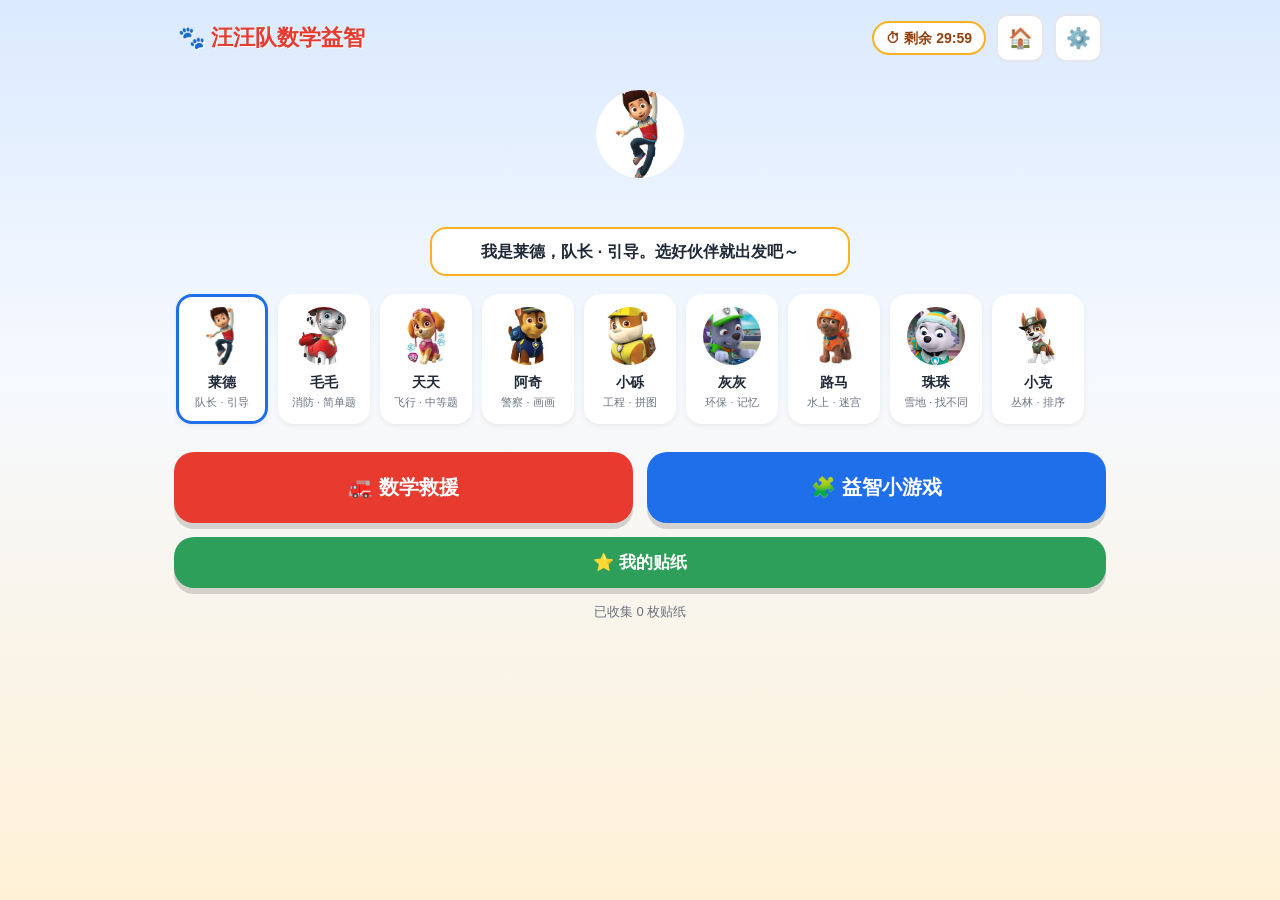
==== index.html @ e26198b1 "feat(puzzles): 益智小游戏相关语音及展示跟随所选角色" ====
<!DOCTYPE html>
<html lang="zh-CN">
<head>
<meta charset="UTF-8">
<meta name="viewport" content="width=device-width, initial-scale=1.0, maximum-scale=1.0, minimum-scale=1.0, user-scalable=no, viewport-fit=cover">
<meta name="apple-mobile-web-app-capable" content="yes">
<meta name="mobile-web-app-capable" content="yes">
<meta name="format-detection" content="telephone=no">
<title>汪汪队数学益智小游戏</title>
<style>
  :root {
    --blue:#1f6feb; --red:#e63b2e; --yellow:#ffb020; --green:#2e9e5b;
    --ink:#1f2937; --muted:#6b7280; --line:#e5e7eb; --bg:#eef4ff;
  }
  * { box-sizing:border-box; -webkit-tap-highlight-color:transparent; }
  html,body { margin:0; height:100%; }
  html { -webkit-text-size-adjust:100%; text-size-adjust:100%; }
  body {
    font-family:-apple-system,"PingFang SC","Microsoft YaHei","Segoe UI",sans-serif;
    color:var(--ink); background:linear-gradient(180deg,#dbeafe 0%,#f5f9ff 40%,#fff1d6 100%);
    min-height:100vh; line-height:1.6; overflow-x:hidden;
    -webkit-font-smoothing:antialiased;
    -webkit-user-select:none; user-select:none;
    -webkit-touch-callout:none;
    overscroll-behavior-y:none;
  }
  button { font-family:inherit; cursor:pointer; -webkit-user-select:none; user-select:none; }
  button, .char-card, .level-card, .pz-card, .qopt, .tile, .mem-card, .spot-cell, .maze-cell, .order-card, .icon-btn, .pc-tab, .toggle {
    touch-action:manipulation;
  }
  .app { max-width:960px; margin:0 auto; padding:0 14px 40px; }

  /* 顶部栏 */
  .topbar { display:flex; align-items:center; gap:10px; padding:14px 4px 8px; }
  .topbar .logo { font-size:22px; font-weight:800; color:var(--red); text-shadow:1px 1px 0 #fff; }
  .topbar .timer { margin-left:auto; background:#fff; border:2px solid var(--yellow);
    border-radius:999px; padding:4px 12px; font-weight:700; font-size:14px; color:#92400e; }
  .topbar .timer.low { background:#fee2e2; border-color:var(--red); color:#b91c1c; }
  .icon-btn { background:#fff; border:2px solid var(--line); border-radius:12px; width:48px; height:48px;
    font-size:20px; display:inline-flex; align-items:center; justify-content:center; flex:0 0 auto; }
  @media (hover:hover){ .icon-btn:hover { border-color:var(--blue); } }

  .screen { display:none; }
  .screen.active { display:block; }

  h1.pg { font-size:26px; margin:8px 0 4px; }
  .pg-sub { color:var(--muted); font-size:14px; margin:0 0 16px; }

  /* 大厅 */
  .lobby-hero { text-align:center; padding:8px 0 4px; }
  .lobby-hero .big-char { font-size:clamp(64px,22vw,88px); display:inline-block; }
  .lobby-hero .big-char img { width:clamp(64px,22vw,88px); height:clamp(64px,22vw,88px);
    object-fit:cover; border-radius:50%; display:inline-block; }
  .lobby-hero .say { background:#fff; border-radius:16px; border:2px solid var(--yellow);
    padding:10px 18px; margin:8px auto 0; max-width:420px; font-size:16px; font-weight:600; }
  .char-row { display:flex; gap:10px; overflow-x:auto; padding:14px 2px; touch-action:pan-x pan-y; -webkit-overflow-scrolling:touch; }
  .char-card { flex:0 0 92px; background:#fff; border:3px solid #fff; border-radius:16px;
    padding:10px 6px; text-align:center; box-shadow:0 2px 6px rgba(0,0,0,.06); cursor:pointer;
    transition:transform .15s, border-color .15s; }
  @media (hover:hover){ .char-card:hover { transform:translateY(-4px); } }
  .char-card.sel { border-color:var(--blue); }
  .char-avatar { width:58px; height:58px; border-radius:50%; margin:0 auto 6px; font-size:32px;
    display:flex; align-items:center; justify-content:center; color:#fff; }
  .char-card .nm { font-weight:700; font-size:14px; }
  .char-card .role { font-size:11px; color:var(--muted); }
  .big-btns { display:grid; grid-template-columns:1fr 1fr; gap:14px; margin:14px 0; }
  .big-btn { border:none; border-radius:20px; padding:22px 10px; color:#fff; font-size:20px; font-weight:800;
    box-shadow:0 6px 0 rgba(0,0,0,.15); transition:transform .1s; }
  .btn-math { background:var(--red); }
  .btn-puzzle { background:var(--blue); }
  .btn-sticker { background:var(--green); grid-column:1/-1; font-size:17px; padding:14px; }
  .big-btn:active { transform:translateY(4px); box-shadow:0 2px 0 rgba(0,0,0,.15); }
  .sticker-pill { margin-top:6px; text-align:center; color:var(--muted); font-size:13px; }

  /* 通用卡片/按钮 */
  .card2 { background:#fff; border-radius:18px; border:2px solid var(--line); padding:16px 18px; margin:12px 0; }
  .row { display:flex; gap:10px; align-items:center; }
  .btn { border:none; border-radius:12px; padding:10px 18px; font-size:16px; font-weight:700; min-height:48px; }
  .btn.primary { background:var(--blue); color:#fff; }
  .btn.ghost { background:#fff; border:2px solid var(--line); }
  .btn.green { background:var(--green); color:#fff; }
  .btn.red { background:var(--red); color:#fff; }
  .btn:disabled { opacity:.4; cursor:not-allowed; }

  /* 数学 */
  .level-cards { display:grid; grid-template-columns:1fr 1fr 1fr; gap:12px; }
  .level-card { border:3px solid var(--line); border-radius:18px; background:#fff; padding:16px 8px;
    text-align:center; cursor:pointer; transition:transform .12s; }
  @media (hover:hover){ .level-card:hover { transform:translateY(-4px); } }
  .level-card .lc-emoji { font-size:42px; }
  .level-card .lc-name { font-weight:800; font-size:18px; }
  .level-card .lc-desc { font-size:12px; color:var(--muted); }
  .level-card.easy { border-color:#22c55e; }
  .level-card.mid { border-color:#f59e0b; }
  .level-card.hard { border-color:var(--red); }

  .qbox { text-align:center; padding:20px 6px; }
  .qbox .progress { color:var(--muted); font-size:13px; }
  .qchar { font-size:52px; display:inline-block; }
  .qexpr { font-size:clamp(30px,13vw,46px); font-weight:800; margin:10px 0 18px; }
  .qopts { display:flex; gap:12px; justify-content:center; flex-wrap:wrap; }
  .qopt { width:80px; height:80px; font-size:30px; font-weight:800; border:3px solid var(--line);
    border-radius:18px; background:#fff; transition:transform .1s; }
  @media (hover:hover){ .qopt:hover { border-color:var(--blue); } }
  .qopt.ok { background:#d1fae5; border-color:var(--green); }
  .qopt.no { background:#fee2e2; border-color:var(--red); }
  .qfeedback { margin-top:14px; font-size:16px; min-height:26px; font-weight:600; color:var(--muted); }
  .bones { font-size:clamp(20px,7vw,30px); letter-spacing:0; margin:6px 0; min-height:38px;
    display:flex; flex-wrap:wrap; justify-content:center; align-items:center; gap:4px; }
  .bones .bw { display:inline-flex; flex-wrap:wrap; gap:2px; justify-content:center; }
  .bones .bone { font-style:normal; }
  .bones .bdim { opacity:.25; }
  .stars { color:#f59e0b; font-size:22px; }

  /* 结算 */
  .result-box { text-align:center; padding:18px 6px; }
  .result-box .score { font-size:44px; font-weight:800; color:var(--blue); }
  .sticker-got { display:inline-flex; align-items:center; gap:8px; background:#fff7e6; border:2px solid var(--yellow);
    border-radius:14px; padding:8px 14px; margin-top:8px; font-weight:700; }

  /* 小游戏列表 */
  .puzzle-grid { display:grid; grid-template-columns:1fr 1fr; gap:12px; }
  .pz-card { background:#fff; border:2px solid var(--line); border-radius:18px; padding:16px; text-align:center; cursor:pointer; }
  @media (hover:hover){ .pz-card:hover { border-color:var(--blue); } }
  .pz-card .pz-emoji { font-size:40px; }
  .pz-card .pz-name { font-weight:800; font-size:16px; }
  .pz-card.locked { opacity:.55; cursor:not-allowed; }
  .pz-tag { font-size:11px; padding:1px 8px; border-radius:999px; background:#eef2ff; color:#4b5563; }

  /* 拼图 */
  .slider { display:grid; grid-template-columns:repeat(3,1fr); gap:6px; width:270px; margin:16px auto; touch-action:none; }
  .slider .tile { aspect-ratio:1; border-radius:12px; background:var(--blue); color:#fff; font-size:28px;
    font-weight:800; display:flex; align-items:center; justify-content:center; transition:background .2s; cursor:pointer;
    touch-action:none; }
  .slider .tile.blank { background:#e5e7eb; cursor:default; }
  .slider .tile.correct { background:var(--green); }

  /* 记忆配对 */
  .mem-grid { display:grid; grid-template-columns:repeat(4,1fr); gap:8px; max-width:360px; margin:16px auto; }
  .mem-card { aspect-ratio:1; border-radius:12px; border:3px solid var(--line); background:#fff; font-size:30px;
    display:flex; align-items:center; justify-content:center; cursor:pointer; transition:.25s; perspective:600px; }
  .mem-card .face { display:none; }
  .mem-card.flip { background:var(--blue); border-color:var(--blue); }
  .mem-card.flip .face { display:inline; }
  .mem-card.flip .back { display:none; }
  .mem-card.matched { background:#d1fae5; border-color:var(--green); opacity:.85; }
  .mem-card.matched .face { display:inline; }
  .mem-card.matched .back { display:none; }

  /* 找不同 */
  .spot-wrap { display:grid; grid-template-columns:1fr 1fr; gap:14px; max-width:520px; margin:16px auto; }
  .spot-panel { }
  .spot-panel h4 { text-align:center; margin:4px 0 8px; font-size:14px; color:var(--muted); }
  .spot-grid { display:grid; grid-template-columns:repeat(3,1fr); gap:6px; }
  .spot-cell { aspect-ratio:1; border-radius:10px; background:#fff; border:2px solid var(--line);
    font-size:30px; display:flex; align-items:center; justify-content:center; }
  .spot-cell.found { background:#d1fae5; border-color:var(--green); }
  .spot-cell.wrong { animation:shake .3s; }

  /* 迷宫 */
  .maze-grid { display:grid; grid-template-columns:repeat(8,1fr); gap:5px; max-width:392px; margin:16px auto; }
  .maze-cell { aspect-ratio:1; border-radius:8px; background:#fff; border:2px solid var(--line); font-size:24px;
    display:flex; align-items:center; justify-content:center; cursor:pointer; }
  .maze-cell.wall { background:#d9dde3; border-color:#cbd2dc; }
  .maze-cell.pet { background:#fff1d6; border-color:var(--yellow); }
  .maze-cell.goal { background:#d1fae5; border-color:var(--green); }
  .maze-cell.locked { background:#eef2f7; border-color:#cbd2dc; color:#9ca3af; }
  .maze-cell.bone { background:#fff7e6; border-color:var(--yellow); }

  /* 开心画画板 */
  .draw-head { display:flex; align-items:center; justify-content:space-between; gap:10px; margin-bottom:10px; }
  .draw-name { font-weight:800; font-size:16px; }
  .draw-chars { display:grid; grid-template-columns:repeat(3,1fr); gap:10px; }
  .draw-char { background:#fff; border:3px solid var(--line); border-radius:16px; padding:10px 6px;
    display:flex; flex-direction:column; align-items:center; gap:6px; }
  @media (hover:hover){ .draw-char:hover { border-color:var(--blue); } }
  .draw-tools { display:flex; flex-direction:column; gap:10px; margin:6px 0 10px; }
  .draw-palette { display:flex; flex-wrap:wrap; gap:8px; justify-content:center; }
  .draw-swatch { width:38px; height:38px; border-radius:50%; border:3px solid var(--line); padding:0; }
  .draw-swatch.on { border-color:var(--ink); transform:scale(1.12); }
  .draw-sizes { display:flex; gap:10px; justify-content:center; align-items:center; }
  .draw-size { width:46px; height:46px; border-radius:14px; border:3px solid var(--line); background:#fff;
    display:flex; align-items:center; justify-content:center; }
  .draw-size.on { border-color:var(--blue); }
  .draw-size i { display:block; border-radius:50%; background:var(--ink); }
  .draw-stage { position:relative; width:100%; height:clamp(220px,42vh,340px); border:3px solid var(--line);
    border-radius:16px; background:#fff; overflow:hidden; }
  .draw-stage canvas { position:absolute; inset:0; width:100%; height:100%; touch-action:none; }
  .draw-actions { display:flex; gap:10px; justify-content:center; flex-wrap:wrap; margin-top:12px; }

  /* 数量排序 */
  .order-cards { display:flex; gap:12px; justify-content:center; flex-wrap:wrap; }
  .order-card { background:#fff; border:3px solid var(--line); border-radius:16px; padding:14px 16px; cursor:pointer;
    text-align:center; font-size:30px; line-height:1.35; letter-spacing:2px; }
  @media (hover:hover){ .order-card:hover { border-color:var(--blue); } }
  .order-card.done { background:#d1fae5; border-color:var(--green); }
  .order-card.wrong { animation:shake .3s; border-color:var(--red); }

  /* 贴纸 */
  .stk-grid { display:grid; grid-template-columns:repeat(3,1fr); gap:12px; }
  .stk-item { text-align:center; background:#fff; border-radius:16px; border:2px solid var(--line); padding:12px 6px; }
  .stk-item .avatar { width:54px; height:54px; border-radius:50%; margin:0 auto; font-size:28px;
    display:flex; align-items:center; justify-content:center; color:#fff; }
  .stk-item.lock0 .avatar { filter:grayscale(1); opacity:.3; }
  .stk-count { font-weight:800; font-size:16px; margin-top:4px; }
  .stk-item.lock0 .stk-count { color:var(--muted); }

  /* 家长中心 */
  .pc-tabs { display:flex; gap:8px; margin:10px 0; }
  .pc-tab { flex:1; border:2px solid var(--line); background:#fff; border-radius:12px; padding:12px 8px; font-weight:700; min-height:48px; }
  .pc-tab.on { border-color:var(--blue); color:var(--blue); }
  .rec-table { width:100%; border-collapse:collapse; font-size:13px; background:#fff; }
  .rec-table th,.rec-table td { border:1px solid var(--line); padding:6px 8px; text-align:left; }
  .rec-table th { background:#f3f6fb; }
  .summary { display:flex; gap:10px; flex-wrap:wrap; }
  .sum-item { flex:1; min-width:120px; background:#fff; border:2px solid var(--line); border-radius:14px; padding:12px; text-align:center; }
  .sum-item .v { font-size:24px; font-weight:800; color:var(--blue); }
  .setting-row { display:flex; align-items:center; justify-content:space-between; padding:10px 0; border-bottom:1px solid var(--line); }
  .setting-row:last-child { border-bottom:0; }
  select.set-input { font-size:16px; padding:6px 10px; border-radius:10px; border:2px solid var(--line); }
  .toggle { position:relative; width:64px; height:48px; background:#d1d5db; border-radius:999px; cursor:pointer; border:none; }
  .toggle::after { content:''; position:absolute; left:4px; top:4px; width:40px; height:40px; background:#fff; border-radius:50%; transition:.2s; }
  .toggle.on { background:var(--green); }
  .toggle.on::after { left:20px; }

  /* 弹层 */
  .overlay { position:fixed; inset:0; background:rgba(15,23,42,.6); display:none; align-items:center; justify-content:center; z-index:99; padding:16px; }
  .overlay.show { display:flex; }
  .modal { background:#fff; border-radius:22px; padding:26px; max-width:440px; width:100%; text-align:center; box-shadow:0 20px 60px rgba(0,0,0,.3); }
  .modal.lock { border:3px solid var(--red); }
  .modal h2 { margin:4px 0 8px; }
  .lock-big { font-size:54px; }
  .math-unlock { font-size:26px; font-weight:800; margin:10px 0; }
  .modal input[type=text],.modal input[type=password] { font-size:20px; padding:10px; width:150px; text-align:center;
    border-radius:12px; border:2px solid var(--line); }
  .modal .err { color:var(--red); min-height:20px; font-size:14px; margin-top:4px; }

  /* 动画 */
  @keyframes bounce { 0%,100%{transform:translateY(0)} 30%{transform:translateY(-16px)} 60%{transform:translateY(-6px)} }
  @keyframes spin { from{transform:rotate(0)} to{transform:rotate(360deg)} }
  @keyframes pop { 0%{transform:scale(1)} 50%{transform:scale(1.3)} 100%{transform:scale(1)} }
  @keyframes wave { 0%,100%{transform:rotate(0)} 25%{transform:rotate(-14deg)} 75%{transform:rotate(14deg)} }
  @keyframes shake { 0%,100%{transform:translateX(0)} 25%{transform:translateX(-5px)} 75%{transform:translateX(5px)} }
  @keyframes confettiFall { from{transform:translateY(-10px) rotate(0);opacity:1} to{transform:translateY(80px) rotate(360deg);opacity:0} }
  .anim-bounce { animation:bounce .6s ease; }
  .anim-spin { animation:spin .8s ease; }
  .anim-pop { animation:pop .5s ease; }
  .anim-wave { animation:wave .7s ease; }

  .confetti { position:fixed; top:30%; left:50%; font-size:26px; z-index:120; pointer-events:none; animation:confettiFall 1.4s ease forwards; }
  .backdrop-confetti { position:fixed; inset:0; z-index:119; pointer-events:none; }

  @media (max-width:520px){
    .level-cards { grid-template-columns:1fr; }
    .puzzle-grid { grid-template-columns:1fr 1fr; }
    .big-btns { grid-template-columns:1fr; }
    .rec-table { font-size:12px; }
  }
  @media (max-width:360px){
    .topbar .logo { font-size:19px; }
    h1.pg { font-size:23px; }
    .card2 { padding:14px 12px; }
    .qopt { width:72px; height:72px; font-size:27px; }
    .qchar { font-size:44px; }
    .bones { gap:2px; }
    .spot-wrap { gap:8px; }
  }
</style>
</head>
<body>
<div class="app">
  <div class="topbar">
    <span class="logo">🐾 汪汪队数学益智</span>
    <span class="timer" id="timerPill">⏱ --:--</span>
    <button class="icon-btn" id="btnHome" title="回大厅">🏠</button>
    <button class="icon-btn" id="btnParent" title="家长中心">⚙️</button>
  </div>

  <!-- 大厅 -->
  <section class="screen active" id="screen-lobby">
    <div class="lobby-hero">
      <span class="big-char" id="heroChar">👦</span>
      <div class="say" id="heroSay">汪汪队，出发啦！选个伙伴开始闯关吧～</div>
    </div>
    <div class="char-row" id="charRow"></div>
    <div class="big-btns">
      <button class="big-btn btn-math" id="btnMath">🚒 数学救援</button>
      <button class="big-btn btn-puzzle" id="btnPuzzle">🧩 益智小游戏</button>
      <button class="big-btn btn-sticker" id="btnSticker">⭐ 我的贴纸</button>
    </div>
    <div class="sticker-pill" id="stickerPill"></div>
  </section>

  <!-- 数学救援 -->
  <section class="screen" id="screen-math">
    <h1 class="pg">🚒 数学救援</h1>
    <p class="pg-sub">选一个难度，帮伙伴完成救援任务（每关 10 题）</p>
    <div class="level-cards" id="levelCards"></div>
    <div class="card2 qbox" id="mathPlay" style="display:none;">
      <div class="progress" id="qProg"></div>
      <div id="qCharWrap" class="qchar" style="font-size:52px;"></div>
      <div class="qexpr" id="qExpr"></div>
      <div class="bones" id="qBones"></div>
      <div class="qopts" id="qOpts"></div>
      <div class="qfeedback" id="qFb"></div>
    </div>
    <div class="card2 result-box" id="mathResult" style="display:none;">
      <div id="resChar" style="font-size:60px;"></div>
      <div class="stars" id="resStars"></div>
      <div id="resSay" style="font-size:18px;font-weight:700;margin:6px 0;"></div>
      <div class="score" id="resScore"></div>
      <div id="resDetail" style="color:var(--muted);font-size:14px;margin:4px 0;"></div>
      <div class="sticker-got" id="resSticker" style="display:none;"></div>
      <div class="row" style="justify-content:center;margin-top:16px;gap:10px;">
        <button class="btn primary" id="btnAgain">再来一局</button>
        <button class="btn ghost" id="btnBackMath">返回</button>
      </div>
    </div>
  </section>

  <!-- 益智小游戏 -->
  <section class="screen" id="screen-puzzle">
    <h1 class="pg">🧩 益智小游戏</h1>
    <p class="pg-sub">选一个小游戏，锻炼观察力、记忆力和动手能力</p>
    <div class="puzzle-grid" id="puzzleGrid"></div>
    <div class="card2" id="puzzlePlay" style="display:none;">
      <div class="row" style="justify-content:space-between;">
        <button class="btn ghost" id="btnPzBack">← 返回列表</button>
        <span id="pzTitle" style="font-weight:800;font-size:18px;"></span>
        <span style="width:90px;"></span>
      </div>
      <div id="pzHint" style="text-align:center;color:var(--muted);font-size:14px;margin-top:6px;"></div>
      <div id="pzBody"></div>
    </div>
  </section>

  <!-- 我的贴纸 -->
  <section class="screen" id="screen-sticker">
    <h1 class="pg">⭐ 我的贴纸</h1>
    <p class="pg-sub">完成任务收集伙伴贴纸，看看集齐了多少～</p>
    <div class="stk-grid" id="stickerGrid"></div>
    <div class="row" style="justify-content:center;margin-top:18px;">
      <button class="btn ghost" id="btnStkBack">← 回大厅</button>
    </div>
  </section>

  <!-- 家长中心 -->
  <section class="screen" id="screen-parent">
    <h1 class="pg">⚙️ 家长中心</h1>
    <p class="pg-sub">查看成绩、调整游玩时长与声音</p>
    <div class="pc-tabs">
      <button class="pc-tab on" data-tab="records">成绩记录</button>
      <button class="pc-tab" data-tab="settings">设置</button>
    </div>
    <div id="pcRecords">
      <div class="summary" id="pcSummary"></div>
      <div class="card2" style="max-height:340px;overflow:auto;">
        <table class="rec-table" id="recTable"></table>
      </div>
    </div>
    <div id="pcSettings" style="display:none;">
      <div class="card2">
        <div class="setting-row" style="border-bottom:0;">
          <span style="font-weight:700;">按星期设置游玩时长</span>
        </div>
        <div id="weekdayLimits"></div>
        <div class="setting-row">
          <span>声音 / 音效</span>
          <button class="toggle" id="setSound"></button>
        </div>
        <div class="setting-row">
          <span>重置成绩与贴纸</span>
          <button class="btn red" id="btnReset">重置</button>
        </div>
        <p style="color:var(--muted);font-size:12px;margin:8px 0 0;">提示：数据仅保存在本机浏览器，清理浏览器数据会导致记录丢失。</p>
      </div>
    </div>
    <div class="row" style="justify-content:center;margin-top:14px;">
      <button class="btn ghost" id="btnPcBack">← 回大厅</button>
    </div>
  </section>
</div>

<!-- 家长验证 -->
<div class="overlay" id="overlay-verify">
  <div class="modal">
    <h2>家长验证</h2>
    <p style="color:var(--muted);">请家长回答下面这道题（小朋友请把手机交给家长）</p>
    <div class="math-unlock" id="vQ"></div>
    <input type="text" inputmode="numeric" id="vInput" placeholder="输入答案">
    <div class="err" id="vErr"></div>
    <div class="row" style="justify-content:center;margin-top:10px;gap:10px;">
      <button class="btn primary" id="vOk">确认</button>
      <button class="btn ghost" id="vCancel">取消</button>
    </div>
  </div>
</div>

<!-- 时间锁 -->
<div class="overlay" id="overlay-lock">
  <div class="modal lock">
    <div class="lock-big">⏰</div>
    <h2 id="lockTitle">该休息啦～</h2>
    <p id="lockMsg" style="color:var(--muted);">今天玩得真棒！为了保护小眼睛，游戏先锁定啦。</p>
    <div id="lockUnlockArea">
      <div class="math-unlock" id="lQ"></div>
      <input type="text" inputmode="numeric" id="lInput" placeholder="家长输入答案">
      <div class="err" id="lErr"></div>
      <div class="row" style="justify-content:center;margin-top:10px;gap:10px;">
        <button class="btn primary" id="lOk">家长解锁</button>
      </div>
    </div>
    <div id="lockChoices" style="display:none;">
      <p style="font-weight:700;color:var(--green);">解锁成功！今天还可以：</p>
      <div class="row" style="justify-content:center;gap:10px;flex-wrap:wrap;">
        <button class="btn green" id="lMore">再玩 15 分钟</button>
        <button class="btn ghost" id="lStop">今天先到这里</button>
      </div>
    </div>
    <div id="lockStopped" style="display:none;">
      <p style="font-weight:700;">已锁定，明天再继续玩吧～ 🌙</p>
      <div id="stoppedUnlockArea">
        <p style="color:var(--muted);font-size:13px;">需要继续玩？请家长输入答案解锁（再玩 15 分钟）</p>
        <div class="math-unlock" id="sQ"></div>
        <input type="text" inputmode="numeric" id="sInput" placeholder="家长输入答案">
        <div class="err" id="sErr"></div>
        <div class="row" style="justify-content:center;margin-top:10px;gap:10px;">
          <button class="btn primary" id="sOk">家长解锁</button>
        </div>
      </div>
    </div>
  </div>
</div>

<script>
/* ============ 数据定义 ============ */
const CHARACTERS = [
  {id:'ryder',    name:'莱德', role:'队长 · 引导',   img:'images/莱德.jpg', color:'#e63b2e'},
  {id:'marshall', name:'毛毛', role:'消防 · 简单题', img:'images/毛毛.jpg', color:'#d9232e'},
  {id:'skye',     name:'天天', role:'飞行 · 中等题', img:'images/天天.jpg', color:'#ec4899'},
  {id:'chase',    name:'阿奇', role:'警察 · 画画',   img:'images/阿奇.jpg', color:'#1f6feb'},
  {id:'rubble',   name:'小砾', role:'工程 · 拼图',   img:'images/小砾.jpg', color:'#f59e0b'},
  {id:'rocky',    name:'灰灰', role:'环保 · 记忆',   img:'images/灰灰.jpg', color:'#22c55e'},
  {id:'zuma',     name:'路马', role:'水上 · 迷宫',   img:'images/路马.jpg', color:'#f97316'},
  {id:'everest',  name:'珠珠', role:'雪地 · 找不同', img:'images/珠珠.jpg', color:'#06b6d4'},
  {id:'tracker',  name:'小克', role:'丛林 · 排序',   img:'images/小克.jpg', color:'#a16207'},
];
const CHAR_MAP = Object.fromEntries(CHARACTERS.map(c=>[c.id,c]));
const DIFF_BY_LEVEL = {1:'marshall', 2:'skye', 3:'ryder'};

const PUZZLES = [
  {id:'memory', name:'记忆配对', char:'rocky',   level:'P0', icon:'🃏', hint:'翻牌找相同的图案，全部配成对'},
  {id:'spot',   name:'找不同',   char:'everest', level:'P0', icon:'🔍', hint:'两幅图有 3 处不同，点右边不同的格子'},
  {id:'maze',   name:'迷宫',     char:'zuma',    level:'P0', icon:'🌀', hint:'点一点，帮路马收集 3 根骨头，找齐后救援站才会开门'},
  {id:'draw',   name:'开心画画板', char:'chase',   level:'P0', icon:'🎨', hint:'选一个小动物，在它的简笔画上画出线条～'},
  {id:'order',  name:'数量排序', char:'tracker', level:'P0', icon:'🔢', hint:'按数量从少到多，依次点一点'},
  {id:'puzzle', name:'滑块拼图', char:'rubble',  level:'P0', icon:'🧩', hint:'点一点或朝空格方向滑动数字块，把 1-8 按顺序排好'},
];

const SOUND_EVENTS = {
  click:[620,.07,'square',.06], correct:[660,0.12,'sine',.22], correct2:[880,0.16,'sine',.22],
  wrong:[320,0.2,'sine',.12], star:[523,0.12,'sine',.18], win:[523,0.22,'sine',.2],
  flip:[500,0.06,'triangle',.12], pop:[720,0.1,'sine',.15], lock:[220,0.4,'sine',.2]
};

/* ============ 状态 ============ */
const STORE_KEY = 'pawpatrol_math_game_v1';
let state = loadState();
let selectedChar = 'ryder';
let gameActive = false;
let lockShown = false;

function fillWeekdays(v){ return {0:v,1:v,2:v,3:v,4:v,5:v,6:v}; }
function defaultState(){
  return {
    settings:{ dailyLimit:30, sound:true, weekdays:fillWeekdays(30) },
    records:[],
    stickers:{},
    time:{ date:todayKey(), seconds:0, extraMinutes:0, stopToday:false }
  };
}
function getTodayWeekday(){ return new Date().getDay(); }
function todayKey(){
  const d=new Date();
  return d.getFullYear()+'-'+String(d.getMonth()+1).padStart(2,'0')+'-'+String(d.getDate()).padStart(2,'0');
}
function loadState(){
  try{
    const raw = localStorage.getItem(STORE_KEY);
    if(raw){
      const s=JSON.parse(raw);
      if(s && s.settings){
        s.time = s.time||defaultState().time;
        if(!s.settings.weekdays){ s.settings.weekdays = fillWeekdays(s.settings.dailyLimit||30); }
        return s;
      }
    }
  }catch(e){}
  return defaultState();
}
function saveState(){ try{ localStorage.setItem(STORE_KEY, JSON.stringify(state)); }catch(e){} }

/* ============ 音频 ============ */
let audioCtx=null;
function ensureCtx(){
  try{
    audioCtx = audioCtx || new (window.AudioContext||window.webkitAudioContext)();
    if(audioCtx.state==='suspended') audioCtx.resume();
  }catch(e){}
}
function playTone(freq,dur,type,vol,when){
  try{
    ensureCtx();
    if(!audioCtx) return;
    const o=audioCtx.createOscillator(), g=audioCtx.createGain();
    o.type=type||'sine'; o.frequency.value=freq;
    g.gain.value=vol||0.2;
    const t=audioCtx.currentTime+(when||0);
    g.gain.setValueAtTime(vol||0.2, t);
    g.gain.exponentialRampToValueAtTime(0.0001, t+dur);
    o.connect(g); g.connect(audioCtx.destination);
    o.start(t); o.stop(t+dur+0.02);
  }catch(e){}
}
function sfx(name){
  if(!state.settings.sound) return;
  const e=SOUND_EVENTS[name]; if(!e) return;
  playTone(e[0],e[1],e[2],e[3],0);
}
function sfxWin(){ [523,659,784,1047].forEach((f,i)=>playTone(f,0.24,'sine',0.18,i*0.12)); }
function sfxWrong(){ playTone(300,0.18,'sine',0.1,0); playTone(240,0.24,'sine',0.1,0.15); }
function speak(text){
  if(!state.settings.sound) return;
  try{
    if('speechSynthesis' in window){
      const u=new SpeechSynthesisUtterance(text); u.lang='zh-CN'; u.rate=0.95; u.pitch=1.2;
      window.speechSynthesis.cancel(); window.speechSynthesis.speak(u);
    }
  }catch(e){}
}
const VOICE_BASE='audio/';
function voice(charId, event, fallbackText){
  if(!state.settings.sound) return;
  const url = VOICE_BASE + charId + '/' + event + '.mp3';
  let fell=false;
  const fallback=()=>{ if(fell) return; fell=true; speak(fallbackText); };
  try{
    const a=new Audio(url);
    a.onerror=fallback;
    const p=a.play();
    if(p && p.then) p.catch(fallback);
  }catch(e){ fallback(); }
}

/* ============ 时间锁 ============ */
function limitSeconds(){ return (state.settings.weekdays[getTodayWeekday()]||30)*60 + state.time.extraMinutes*60; }
function remainingSeconds(){ return limitSeconds() - state.time.seconds; }
function isLocked(){ return state.time.stopToday || remainingSeconds()<=0; }

function fmtClock(s){ s=Math.max(0,s); const m=Math.floor(s/60), r=s%60; return m+':'+String(r).padStart(2,'0'); }
function fmtClockFull(s){ return Math.floor(s/60)+' 分钟'; }
function updateTimer(){
  const pill=document.getElementById('timerPill');
  const rem=remainingSeconds();
  const lock=isLocked();
  pill.textContent = lock ? '⏱ 已锁定' : '⏱ 剩余 '+fmtClock(rem);
  pill.classList.toggle('low', !lock && rem<=300);
}

function triggerLock(){
  if(lockShown) return;
  lockShown=true; gameActive=false; sfx('lock');
  buildLockQuestion();
  showOverlay('overlay-lock');
  document.getElementById('lockChoices').style.display='none';
  document.getElementById('lockStopped').style.display='none';
  document.getElementById('lockUnlockArea').style.display='block';
  document.getElementById('lInput').value=''; document.getElementById('lErr').textContent='';
}

/* ============ 通用 UI ============ */
function $(id){ return document.getElementById(id); }
function show(id){
  document.querySelectorAll('.screen').forEach(s=>s.classList.remove('active'));
  const el=$(id);
  if(el){ el.classList.add('active'); window.scrollTo(0,0); }
}
function showOverlay(id){ $(id).classList.add('show'); }
function hideOverlay(id){ $(id).classList.remove('show'); }
function animate(el, cls, ms){
  if(!el) return;
  ['anim-bounce','anim-spin','anim-pop','anim-wave'].forEach(c=>el.classList.remove(c));
  void el.offsetWidth;
  el.classList.add(cls);
  setTimeout(()=>el.classList.remove(cls), ms||700);
}
function confetti(){
  const colors=['#f43f5e','#f59e0b','#22c55e','#3b82f6','#a855f7'];
  const ems=['⭐','🎉','✨','🌟','🧡'];
  for(let i=0;i<16;i++){
    const c=document.createElement('div'); c.className='confetti';
    c.textContent=ems[i%ems.length];
    c.style.left=(15+Math.random()*70)+'%';
    c.style.top='20%';
    c.style.animationDelay=(Math.random()*0.4)+'s';
    c.style.fontSize=(18+Math.random()*16)+'px';
    document.body.appendChild(c);
    setTimeout(()=>c.remove(),2000);
  }
}
function shuffle(a){ a=a.slice(); for(let i=a.length-1;i>0;i--){ const j=Math.floor(Math.random()*(i+1)); [a[i],a[j]]=[a[j],a[i]]; } return a; }
function randInt(a,b){ return Math.floor(Math.random()*(b-a+1))+a; }

function charImg(c, px){
  return '<img src="'+c.img+'" alt="'+c.name+'" style="width:'+px+'px;height:'+px+'px;object-fit:cover;border-radius:50%;">';
}
function charAvatarHTML(c, size){ 
  return '<span class="char-avatar" style="width:'+size+'px;height:'+size+'px;">'+charImg(c, size)+'</span>';
}

/* ============ 大厅 ============ */
function renderLobby(){
  const row=$('charRow'); row.innerHTML='';
  CHARACTERS.forEach(c=>{
    const d=document.createElement('div'); d.className='char-card'+(c.id===selectedChar?' sel':'');
    d.innerHTML = charAvatarHTML(c,58)+'<div class="nm">'+c.name+'</div><div class="role">'+c.role+'</div>';
    d.onclick=()=>{ selectedChar=c.id; renderLobby(); sfx('click'); voice(c.id,'hello',c.name+'！你好呀'); };
    row.appendChild(d);
  });
  const hero=CHAR_MAP[selectedChar];
  $('heroChar').innerHTML='<img src="'+hero.img+'" alt="'+hero.name+'">';
  $('heroSay').textContent='我是'+hero.name+'，'+hero.role+'。选好伙伴就出发吧～';
  updateStickerPill();
}
function updateStickerPill(){
  const total=CHARACTERS.reduce((s,c)=>s+(state.stickers[c.id]||0),0);
  $('stickerPill').textContent='已收集 '+total+' 枚贴纸';
}

/* ============ 贴纸 ============ */
function renderStickers(){
  const g=$('stickerGrid'); g.innerHTML='';
  CHARACTERS.forEach(c=>{
    const n=state.stickers[c.id]||0;
    const d=document.createElement('div'); d.className='stk-item'+(n===0?' lock0':'');
    d.innerHTML = '<div class="avatar">'+charImg(c,54)+'</div>'+
      '<div class="stk-count">'+(n===0?'未获得':'×'+n)+'</div><div style="font-size:13px;color:var(--muted);">'+c.name+'</div>';
    g.appendChild(d);
  });
}

/* ============ 数学救援 ============ */
let math={};
function genQuestion(level){
  let q;
  for(let t=0;t<100;t++){
    q = makeQuestion(level);
    if(q) break;
  }
  return q;
}
function makeQuestion(level){
  if(level===1){
    if(Math.random()<0.5){ const a=randInt(1,9), b=randInt(1,10-a); return {expr:a+' + '+b, ans:a+b, a,b,op:'+',show:true}; }
    else { const a=randInt(2,10), b=randInt(0,a); return {expr:a+' − '+b, ans:a-b, a,b,op:'-',show:true}; }
  }
  if(level===2){
    if(Math.random()<0.5){ const a=randInt(5,14), b=randInt(2,20-a); return {expr:a+' + '+b, ans:a+b, a,b,op:'+',show:true}; }
    else { const u=randInt(2,9), a=10+u, b=randInt(1,u); return {expr:a+' − '+b, ans:a-b, a,b,op:'-',show:true}; }
  }
  if(level===3){
    const r=Math.random();
    if(r<0.34){ const a=randInt(6,9), b=randInt(6,9); return {expr:a+' + '+b, ans:a+b, a,b,op:'+',show:true}; }
    if(r<0.67){ const a=randInt(11,18); const b=randInt(a%10+1,9); return {expr:a+' − '+b, ans:a-b, a,b,op:'-',show:true}; }
    for(let k=0;k<20;k++){ const a=randInt(3,9), b=randInt(2,9), c=randInt(1,9); const ans=a+b-c;
      if(ans>=0 && ans<=20) return {expr:a+' + '+b+' − '+c, ans, a,b,c,op:'+-',show:false}; }
  }
  return makeQuestion(1);
}
function makeOptions(ans){
  const s=new Set([ans]); let guard=0;
  while(s.size<3 && guard<50){ guard++;
    const delta=([-3,-2,-1,1,2,3][randInt(0,5)]) + randInt(0,2);
    let d=ans+delta; if(d<0) d=ans+1+randInt(0,2);
    s.add(d);
  }
  return shuffle([...s]);
}

function renderLevels(){
  const c=$('levelCards'); c.innerHTML='';
  const defs=[
    {lv:1,name:'简单',desc:'0~10 加加减减',cls:'easy',icon:'🍀'},
    {lv:2,name:'中等',desc:'0~20 进阶挑战',cls:'mid',icon:'🌟'},
    {lv:3,name:'困难',desc:'0~20 进位退位',cls:'hard',icon:'🔥'},
  ];
  defs.forEach(d=>{
    const card=document.createElement('div'); card.className='level-card '+d.cls;
    const cc=CHAR_MAP[DIFF_BY_LEVEL[d.lv]];
    card.innerHTML='<div class="lc-emoji">'+charImg(cc,52)+'</div><div class="lc-name">'+d.name+'</div><div class="lc-desc">'+cc.name+' · '+d.desc+'</div>';
    card.onclick=()=>{ sfx('click'); startMath(d.lv); };
    c.appendChild(card);
  });
}
function startMath(level){
  math={level, questions:[], idx:0, score:0, correct:0, wrong:0, tries:0, startAt:Date.now()};
  for(let i=0;i<10;i++) math.questions.push(genQuestion(level));
  $('levelCards').style.display='none';
  $('mathPlay').style.display='';
  $('mathResult').style.display='none';
  gameActive=true;
  show('screen-math');
  renderMathQ();
}
function questionSpeech(q){
  if(q.op==='+') return q.a+' 加 '+q.b+' 等于几？';
  if(q.op==='-') return q.a+' 减 '+q.b+' 等于几？';
  return q.a+' 加 '+q.b+' 再减 '+q.c+' 等于几？';
}
function renderMathQ(){
  const q=math.questions[math.idx];
  const cc=CHAR_MAP[DIFF_BY_LEVEL[math.level]];
  $('qProg').textContent='第 '+(math.idx+1)+' / 10 题';
  $('qCharWrap').innerHTML=charImg(cc,64);
  $('qExpr').textContent=q.expr+' = ?';
  $('qBones').innerHTML = q.show ? bonesHTML(q) : '';
  $('qFb').textContent='';
  voice(cc.id,'question',questionSpeech(q));
  const opt=$('qOpts'); opt.innerHTML='';
  makeOptions(q.ans).forEach(v=>{
    const b=document.createElement('button'); b.className='qopt'; b.textContent=v;
    b.onclick=()=>onAnswer(b, v);
    opt.appendChild(b);
  });
}
function bonesHTML(q){
  const bones=n=>'<span class="bw">'+Array.from({length:Math.min(n,10)}).map(()=>'<i class="bone">🦴</i>').join('')+'</span>';
  const op = q.op==='+' ? '+' : '−';
  return bones(q.a)+' <b>'+op+'</b> '+bones(q.b);
}
function onAnswer(btn, val){
  const q=math.questions[math.idx];
  const opts=Array.from($('qOpts').children);
  const isCorrect = val===q.ans;
  if(isCorrect){
    btn.classList.add('ok'); sfx('correct');
    animate($('qCharWrap'),'anim-bounce');
    voice(DIFF_BY_LEVEL[math.level],'correct','答对啦！');
    $('qFb').textContent='答对啦！真棒 🎉';
    $('qFb').style.color='var(--green)';
    math.correct++; math.score+=10;
  } else {
    btn.classList.add('no'); sfxWrong();
    math.tries=math.tries||0;
    if(math.tries===0){
      math.tries=1;
      animate($('qCharWrap'),'anim-wave');
      $('qFb').textContent='差一点～ 数一数骨头，再试一次！';
      $('qFb').style.color='var(--muted)';
      voice(DIFF_BY_LEVEL[math.level],'wrong','再试一次，你可以的！');
      return; // 允许再试
    }
    // 第二次还错
    const ansBtn = opts.find(b=>String(b.textContent)===String(q.ans));
    if(ansBtn) ansBtn.classList.add('ok');
    math.wrong++; math.tries=0;
    $('qFb').textContent='答案是 '+q.ans+'，我们看下一题～';
    $('qFb').style.color='var(--muted)';
    voice(DIFF_BY_LEVEL[math.level],'wrong','没关系，看下一题');
  }
  opts.forEach(b=>b.onclick=null);
  afterAnswer();
}
function afterAnswer(){
  setTimeout(()=>{
    math.tries=0;
    math.idx++;
    if(math.idx>=10) finishMath();
    else renderMathQ();
  }, 1300);
}

function finishMath(){
  gameActive=false;
  const total=10, correct=math.correct;
  const acc=correct/total*100;
  const cc=CHAR_MAP[DIFF_BY_LEVEL[math.level]];
  const stars = correct>=8?3 : correct>=5?2 : correct>=3?1 : 0;
  $('levelCards').style.display='';
  $('mathPlay').style.display='none';
  $('mathResult').style.display='';
  $('resChar').innerHTML=charImg(cc,80);
  $('resStars').textContent='★'.repeat(stars)+'☆'.repeat(3-stars);
  $('resSay').textContent=encourage(acc);
  $('resScore').textContent=math.score+' 分';
  $('resDetail').textContent='答对 '+correct+' / 10 题 · 正确率 '+acc+'%';
  const stkBox=$('resSticker');
  if(correct>0){
    addSticker(cc.id);
    stkBox.style.display='inline-flex';
    stkBox.textContent='🎁 获得 '+cc.name+' 贴纸 ×1';
    sfxWin(); confetti(); voice(cc.id,'win',encourage(acc)+'获得'+cc.name+'贴纸啦');
  } else {
    stkBox.style.display='none';
  }
  addRecord({type:'数学救援', label:cc.name, level:'L'+math.level+' · '+['简单','中等','困难'][math.level-1],
    score:math.score, accuracy:acc, duration:Math.round((Date.now()-math.startAt)/1000)});
  renderStickers(); updateStickerPill();
}
function encourage(acc){
  if(acc>=90) return '太棒了！';
  if(acc>=70) return '很棒！';
  if(acc>=50) return '继续加油！';
  return '再试一次！';
}
function addSticker(charId){ state.stickers[charId]=(state.stickers[charId]||0)+1; saveState(); }
function addRecord(r){ r.ts=Date.now(); state.records.push(r); if(state.records.length>300) state.records=state.records.slice(-300); saveState(); }

/* ============ 益智小游戏 ============ */
function renderPuzzles(){
  const g=$('puzzleGrid'); g.innerHTML='';
  const sel=CHAR_MAP[selectedChar];   /* 角色展示跟随首页所选角色 */
  PUZZLES.forEach(p=>{
    const d=document.createElement('div');
    d.className='pz-card';
    d.innerHTML='<div class="pz-emoji">'+p.icon+'</div><div class="pz-name">'+p.name+'</div>'+
      '<div style="font-size:12px;color:var(--muted);display:flex;align-items:center;justify-content:center;gap:4px;">'+charImg(sel,20)+'<span>'+sel.name+'</span></div><div class="pz-tag">'+p.level+'</div>';
    d.onclick=()=>{ sfx('click'); startPuzzle(p.id); };
    g.appendChild(d);
  });
}
let pz={};
function startPuzzle(id){
  pz={id, startAt:Date.now()};
  $('puzzleGrid').style.display='none';
  $('puzzlePlay').style.display='';
  const p=PUZZLES.find(x=>x.id===id);
  const sel=CHAR_MAP[selectedChar];
  $('pzTitle').textContent=p.icon+' '+p.name;
  $('pzHint').textContent=p.hint.split('路马').join(sel.name);
  gameActive=true;
  show('screen-puzzle');
  if(id==='puzzle') startSlider();
  else if(id==='memory') startMemory();
  else if(id==='spot') startSpot();
  else if(id==='maze') startMaze();
  else if(id==='draw') startDraw();
  else if(id==='order') startOrder();
}
function puzzleWin(p){
  gameActive=false;
  const cc=CHAR_MAP[p.char];           /* 贴纸归属仍按各游戏固定角色 */
  const sel=CHAR_MAP[selectedChar];    /* 通关语音跟随首页所选角色 */
  addSticker(cc.id);
  addRecord({type:'益智小游戏', label:p.name, level:'-', score:100, accuracy:100,
    duration:Math.round((Date.now()-pz.startAt)/1000)});
  sfxWin(); confetti(); voice(sel.id,'win','太棒了！');
  renderStickers(); updateStickerPill();
  setTimeout(()=>{
    $('pzBody').innerHTML='<div class="result-box"><div style="font-size:60px;">🎉</div>'+
      '<div style="font-size:20px;font-weight:800;">'+encourage(100)+'</div>'+
      '<div class="sticker-got" style="display:inline-flex;">🎁 获得 '+cc.name+' 贴纸 ×1</div>'+
      '<div class="row" style="justify-content:center;margin-top:16px;gap:10px;">'+
      '<button class="btn primary" onclick="startPuzzle(\''+p.id+'\')">再玩一次</button>'+
      '<button class="btn ghost" onclick="backPuzzleList()">返回列表</button></div></div>';
  }, 600);
}
function backPuzzleList(){
  gameActive=false;
  $('puzzlePlay').style.display='none';
  $('puzzleGrid').style.display='';
  show('screen-puzzle');
}

/* —— 滑块拼图 —— */
let slider={board:[], blank:8};
let sliderSwipedAt=0;   // 记录刚发生滑动的时刻，避免滑动后的 click 误触发移动
function startSlider(){
  const goal=[1,2,3,4,5,6,7,8,0];
  slider.board=goal.slice(); slider.blank=8;
  // 随机合法移动打乱
  let empty=8, last=-1;
  for(let i=0;i<200;i++){
    const moves=sliderMoves(empty).filter(m=>m!==last);
    const m=moves[randInt(0,moves.length-1)];
    [slider.board[empty],slider.board[m]]=[slider.board[m],slider.board[empty]];
    last=empty; empty=m;
  }
  slider.blank=empty;
  renderSlider();
}
function sliderMoves(blank){
  const r=Math.floor(blank/3), c=blank%3; const m=[];
  if(r>0)m.push(blank-3); if(r<2)m.push(blank+3); if(c>0)m.push(blank-1); if(c<2)m.push(blank+1);
  return m;
}
function renderSlider(){
  const b=$('pzBody'); b.innerHTML='<div class="slider"></div>';
  const grid=b.querySelector('.slider');
  slider.board.forEach((tile,i)=>{
    const d=document.createElement('div');
    d.className='tile'+(tile===0?' blank':'');
    if(tile!==0) d.textContent=tile;
    d.onclick=()=>{ if(Date.now()-sliderSwipedAt<500) return; sliderTryMove(i); };
    grid.appendChild(d);
  });
  bindSliderGestures(grid);
}
/* 移动某块：只有与空格相邻时才能移动 */
function sliderTryMove(i){
  if(i<0 || !sliderMoves(slider.blank).includes(i)) return;
  [slider.board[i],slider.board[slider.blank]]=[slider.board[slider.blank],slider.board[i]];
  slider.blank=i; sfx('flip'); renderSlider();
  if(slider.board.join(',')==='1,2,3,4,5,6,7,8,0') puzzleWin(PUZZLES.find(p=>p.id==='puzzle'));
}
/* 手指滑动：按滑动方向把空格旁的方块滑进空格 */
function sliderSwipe(dx,dy){
  const b=slider.blank, r=Math.floor(b/3), c=b%3;
  let target=-1;
  if(Math.abs(dx)>=Math.abs(dy)){
    if(dx<0 && c<2) target=b+1;       // 向左滑
    else if(dx>0 && c>0) target=b-1;  // 向右滑
  } else {
    if(dy<0 && r<2) target=b+3;       // 向上滑
    else if(dy>0 && r>0) target=b-3;  // 向下滑
  }
  if(target>=0) sliderTryMove(target);
}
/* 用 Touch 事件支持手机滑动（比 pointer 在安卓 WebView / App 内置浏览器中更可靠），
   轻点仍交给 click 处理 */
function bindSliderGestures(grid){
  let start=null, moved=false;
  grid.addEventListener('touchstart', e=>{
    if(e.touches.length!==1) return;
    const t=e.touches[0];
    start={x:t.clientX, y:t.clientY};
    moved=false;
  }, {passive:true});
  grid.addEventListener('touchmove', e=>{
    if(!start || e.touches.length!==1) return;
    const t=e.touches[0];
    if(!moved && (Math.abs(t.clientX-start.x)>10 || Math.abs(t.clientY-start.y)>10)) moved=true;
    if(moved) e.preventDefault();   // 阻止页面滚动，同时也取消随后的 click
  }, {passive:false});
  grid.addEventListener('touchend', e=>{
    if(!start) return;
    const t=e.changedTouches[0];
    const dx=t.clientX-start.x, dy=t.clientY-start.y, m=moved;
    start=null; moved=false;
    if(m){ sliderSwipedAt=Date.now(); sliderSwipe(dx,dy); }
  });
  grid.addEventListener('touchcancel', ()=>{ start=null; moved=false; });
}

/* —— 记忆配对 —— */
let mem={cards:[], open:[], lock:false, pairs:0, total:0};
const MEM_EMOJIS=['🐶','🐱','🦊','🐰','🐻','🐼','🐸','🦁'];
function startMemory(){
  const faces=shuffle(MEM_EMOJIS.concat(MEM_EMOJIS));
  mem={cards:faces.map(f=>({f,matched:false})), open:[], lock:false, pairs:0, total:8};
  renderMemory();
}
function renderMemory(){
  const b=$('pzBody'); b.innerHTML='<div class="mem-grid"></div><div style="text-align:center;color:var(--muted);font-size:14px;" id="memPairs">已配对 0 / 8</div>';
  const grid=b.querySelector('.mem-grid');
  mem.cards.forEach((card,i)=>{
    const d=document.createElement('div');
    d.className='mem-card'+(card.matched?' matched': (mem.open.includes(i)?' flip':''));
    d.innerHTML='<span class="back">❓</span><span class="face">'+card.f+'</span>';
    d.onclick=()=>onMemClick(i);
    grid.appendChild(d);
  });
  $('memPairs').textContent='已配对 '+mem.pairs+' / 8';
}
function onMemClick(i){
  if(mem.lock) return;
  const card=mem.cards[i];
  if(card.matched || mem.open.includes(i)) return;
  if(mem.open.length>=2) return;
  mem.open.push(i); sfx('flip'); renderMemory();
  if(mem.open.length===2){
    mem.lock=true;
    const [a,b]=mem.open;
    if(mem.cards[a].f===mem.cards[b].f){
      setTimeout(()=>{ mem.cards[a].matched=mem.cards[b].matched=true; mem.pairs++; mem.open=[]; mem.lock=false; sfx('correct'); renderMemory();
        if(mem.pairs>=mem.total) puzzleWin(PUZZLES.find(p=>p.id==='memory'));
      }, 380);
    } else {
      setTimeout(()=>{ mem.open=[]; mem.lock=false; renderMemory(); }, 800);
    }
  }
}

/* —— 找不同 —— */
let spot={base:[], diffs:[], found:0};
const SPOT_EMOJIS=['🍎','🍌','🍇','🍓','🌽','🥕','🍩','🍪','🧁','⚽','🚗','🚀'];
function startSpot(){
  const base=[]; for(let i=0;i<9;i++) base.push(SPOT_EMOJIS[randInt(0,SPOT_EMOJIS.length-1)]);
  const right=base.slice();
  const diffs=shuffle([0,1,2,3,4,5,6,7,8]).slice(0,3);
  diffs.forEach(i=>{ let alt; do{ alt=SPOT_EMOJIS[randInt(0,SPOT_EMOJIS.length-1)]; }while(alt===right[i]); right[i]=alt; });
  spot={base, right, diffs, found:0};
  renderSpot();
}
function renderSpot(){
  const b=$('pzBody'); b.innerHTML='<div class="spot-wrap">'+
    '<div class="spot-panel"><h4>左边（原图）</h4><div class="spot-grid" id="spotLeft"></div></div>'+
    '<div class="spot-panel"><h4>右边（找出不同）</h4><div class="spot-grid" id="spotRight"></div></div></div>'+
    '<div style="text-align:center;color:var(--muted);font-size:14px;" id="spotFb">已找出 0 / 3 处不同</div>';
  const L=$('spotLeft'), R=$('spotRight');
  spot.base.forEach(em=>{ const d=document.createElement('div'); d.className='spot-cell'; d.textContent=em; L.appendChild(d); });
  spot.right.forEach((em,i)=>{
    const d=document.createElement('div'); d.className='spot-cell'; d.textContent=em;
    d.onclick=()=>onSpotClick(i,d);
    R.appendChild(d);
  });
}
function onSpotClick(i,el){
  if(el.classList.contains('found')) return;
  if(spot.diffs.includes(i)){
    el.classList.add('found'); spot.found++; sfx('correct'); voice(selectedChar,'correct','找到了！');
    $('spotFb').textContent='已找出 '+spot.found+' / 3 处不同';
    if(spot.found>=3) puzzleWin(PUZZLES.find(p=>p.id==='spot'));
  } else {
    el.classList.add('wrong'); sfxWrong();
    setTimeout(()=>el.classList.remove('wrong'),300);
    $('spotFb').textContent='这里一样哦，再找找～';
  }
}

/* —— 迷宫 —— */
let maze={grid:[], rows:8, cols:8, pos:{r:0,c:0}, goal:{r:7,c:7}, bones:[], bonesGot:{}, got:0, steps:0};
/* 用深度优先回溯生成迷宫通道：从起点生长出一棵通道树，其余格子为墙，
   走廊宽度为 1 格，起点到终点路径唯一，岔路和死胡同更多，难度更高 */
function mazeBuild(R,C,openTarget){
  const grid=[];
  for(let r=0;r<R;r++){ grid[r]=[]; for(let c=0;c<C;c++){ grid[r][c]={wall:true,bone:false}; } }
  const open=Array.from({length:R},()=>new Array(C).fill(false));
  const goal={r:R-1,c:C-1};
  const dirs=[[1,0],[-1,0],[0,1],[0,-1]];
  const start={r:0,c:0};
  open[0][0]=true; grid[0][0].wall=false;
  let openCount=1;
  const stack=[start];
  while(stack.length){
    const cur=stack[stack.length-1];
    const opts=[];
    for(const d of dirs){
      const nr=cur.r+d[0], nc=cur.c+d[1];
      if(nr<0||nc<0||nr>=R||nc>=C) continue;
      if(!open[nr][nc]) opts.push({r:nr,c:nc});
    }
    if(!opts.length){ stack.pop(); continue; }
    const next=opts[randInt(0,opts.length-1)];
    open[next.r][next.c]=true; grid[next.r][next.c].wall=false; openCount++;
    stack.push(next);
    if(openCount>=openTarget && open[goal.r][goal.c]) break;
  }
  return grid;
}
function mazePath(grid,R,C,start,goal){
  const key=p=>p.r+','+p.c;
  const prev={}; prev[key(start)]=null;
  const q=[start];
  const dirs=[[1,0],[-1,0],[0,1],[0,-1]];
  while(q.length){
    const cur=q.shift();
    if(cur.r===goal.r && cur.c===goal.c){
      const path=[]; let p=key(cur);
      while(p){ path.push(p); p=prev[p]; }
      return path.reverse().slice(1).map(s=>{ const t=s.split(','); return {r:+t[0],c:+t[1]}; });
    }
    for(const d of dirs){
      const nr=cur.r+d[0], nc=cur.c+d[1];
      if(nr<0||nc<0||nr>=R||nc>=C) continue;
      if(grid[nr][nc].wall) continue;
      const k=nr+','+nc;
      if(k in prev) continue;
      prev[k]=key(cur); q.push({r:nr,c:nc});
    }
  }
  return null;
}
/* 在离起点有一定距离的通道上随机放 3 根骨头 */
function mazePlaceBones(grid,R,C,goal){
  const cand=[];
  for(let r=0;r<R;r++) for(let c=0;c<C;c++){
    if(grid[r][c].wall) continue;
    if(r===0&&c===0) continue;
    if(r===goal.r&&c===goal.c) continue;
    const path=mazePath(grid,R,C,{r:0,c:0},{r,c});
    if(path && path.length>=3) cand.push({r,c});
  }
  const picked=shuffle(cand).slice(0,3);
  picked.forEach(b=>grid[b.r][b.c].bone=true);
  return picked;
}
function startMaze(){
  const R=8,C=8, openTarget=Math.round(R*C*0.62);
  let grid, guard=0;
  do{ grid=mazeBuild(R,C,openTarget); guard++; }
  while(guard<50 && !mazePath(grid,R,C,{r:0,c:0},{r:R-1,c:C-1}));
  const goal={r:R-1,c:C-1};
  const bones=mazePlaceBones(grid,R,C,goal);
  maze={grid, rows:R, cols:C, pos:{r:0,c:0}, goal, bones, bonesGot:{}, got:0, steps:0};
  renderMaze();
}
function mazeAllGot(){ return maze.got>=maze.bones.length; }
function renderMaze(){
  const b=$('pzBody');
  const cc=CHAR_MAP[selectedChar];
  const all=mazeAllGot();
  b.innerHTML='<div class="maze-grid"></div>'+
    '<div style="text-align:center;font-size:14px;margin-top:8px;" id="mazeFb"></div>'+
    '<div style="text-align:center;margin-top:8px;">'+
      '<button class="btn ghost" style="min-height:40px;padding:6px 14px;font-size:14px;" onclick="startMaze()">🔄 换个迷宫</button></div>';
  const g=b.querySelector('.maze-grid');
  maze.grid.forEach((row,r)=>row.forEach((cell,c)=>{
    const d=document.createElement('div');
    const isPos=(r===maze.pos.r&&c===maze.pos.c), isGoal=(r===maze.goal.r&&c===maze.goal.c);
    const isBone=cell.bone && !maze.bonesGot[r+','+c];
    let cls='maze-cell';
    if(cell.wall) cls+=' wall';
    else if(isPos) cls+=' pet';
    else if(isGoal) cls+= all ? ' goal':' locked';
    else if(isBone) cls+=' bone';
    d.className=cls;
    if(isGoal) d.id='mazeGoal';
    d.innerHTML = cell.wall ? '🧱'
      : isPos ? '<img src="'+cc.img+'" alt="'+cc.name+'" style="width:100%;height:100%;object-fit:cover;border-radius:6px;">'
      : isGoal ? (all ? '🚒' : '🔒')
      : isBone ? '🦴' : '';
    d.onclick=()=>onMazeClick(r,c);
    g.appendChild(d);
  }));
  const fb=$('mazeFb');
  if(fb){
    fb.innerHTML = all
      ? '<b style="color:var(--green);">救援站开门啦！快走进救援站吧！</b> · 已走 '+maze.steps+' 步'
      : '🦴 骨头 '+maze.got+' / '+maze.bones.length+' · 已走 '+maze.steps+' 步 · 找齐骨头后救援站才会开门';
  }
}
function onMazeClick(r,c){
  if(maze.grid[r][c].wall) return;
  if(r===maze.goal.r && c===maze.goal.c && !mazeAllGot()){
    sfxWrong(); voice(selectedChar,'wrong','先把骨头都收集起来吧');
    const fb=$('mazeFb');
    if(fb) fb.innerHTML='<b style="color:var(--red);">门还锁着～ 还要找 '+(maze.bones.length-maze.got)+' 根骨头</b>';
    return;
  }
  const steps=mazePath(maze.grid,maze.rows,maze.cols,maze.pos,{r,c});
  if(!steps) return;
  mazeMove(steps);
}
function mazeMove(steps){
  if(!steps.length){ mazeArrive(); return; }
  const step=steps.shift();
  maze.pos=step; maze.steps++; sfx('flip');
  renderMaze();
  setTimeout(()=>mazeMove(steps),120);
}
function mazeArrive(){
  const {r,c}=maze.pos;
  const key=r+','+c;
  if(maze.grid[r][c].bone && !maze.bonesGot[key]){
    maze.bonesGot[key]=true; maze.got++;
    if(mazeAllGot()){
      sfx('correct2');
      voice(selectedChar,'win','骨头收集齐啦，快去救援站');
      renderMaze();
      const gEl=$('mazeGoal'); if(gEl) animate(gEl,'anim-pop');
      return;
    }
    sfx('correct'); voice(selectedChar,'correct','捡到骨头啦');
    renderMaze();
    return;
  }
  if(r===maze.goal.r && c===maze.goal.c && mazeAllGot()){
    renderMaze();
    setTimeout(()=>puzzleWin(PUZZLES.find(p=>p.id==='maze')),350);
  }
}

/* —— 开心画画板 —— */
const DRAW_COLORS=['#e63b2e','#f59e0b','#facc15','#22c55e','#1f6feb','#a855f7','#ec4899','#1f2937'];
const DRAW_SIZES=[4,9,18];
/* 12 个默认动物简笔画 */
const SKETCH_ANIMALS=[
  {id:'cat',      name:'小猫',   icon:'🐱'},
  {id:'dog',      name:'小狗',   icon:'🐶'},
  {id:'elephant', name:'大象',   icon:'🐘'},
  {id:'giraffe',  name:'长颈鹿', icon:'🦒'},
  {id:'whale',    name:'鲸鱼',   icon:'🐳'},
  {id:'rabbit',   name:'兔子',   icon:'🐰'},
  {id:'lion',     name:'狮子',   icon:'🦁'},
  {id:'pig',      name:'小猪',   icon:'🐷'},
  {id:'panda',    name:'熊猫',   icon:'🐼'},
  {id:'frog',     name:'青蛙',   icon:'🐸'},
  {id:'penguin',  name:'企鹅',   icon:'🐧'},
  {id:'fish',     name:'小鱼',   icon:'🐟'},
];
const SKETCH_MAP=Object.fromEntries(SKETCH_ANIMALS.map(a=>[a.id,a]));
let draw={animal:'', color:'#e63b2e', size:9, eraser:false, drawing:false, last:null, ctx:null, W:0, H:0};

function startDraw(){
  draw={animal:'', color:'#e63b2e', size:9, eraser:false, drawing:false, last:null, ctx:null, W:0, H:0};
  renderDrawChooser();
}
/* 第一步：选动物 */
function renderDrawChooser(){
  const b=$('pzBody');
  b.innerHTML='<div style="text-align:center;color:var(--muted);font-size:14px;margin-bottom:12px;">选一个小动物，来画它的简笔画吧～</div>'+
    '<div class="draw-chars" id="drawChars"></div>';
  const g=b.querySelector('#drawChars');
  SKETCH_ANIMALS.forEach(a=>{
    const d=document.createElement('button'); d.className='draw-char';
    d.innerHTML='<span style="font-size:34px;line-height:1;">'+a.icon+'</span>'+
      '<span style="font-weight:700;font-size:14px;">'+a.name+'</span>';
    d.onclick=()=>{ sfx('click'); startDrawBoard(a.id); };
    g.appendChild(d);
  });
}
/* 第二步：画画板（在线稿上画线条） */
function startDrawBoard(animalId){
  draw={animal:animalId, color:'#e63b2e', size:9, eraser:false, drawing:false, last:null, ctx:null, W:0, H:0};
  renderDrawBoard();
}
function renderDrawBoard(){
  const an=SKETCH_MAP[draw.animal]||SKETCH_ANIMALS[0];
  const b=$('pzBody');
  b.innerHTML=
    '<div class="draw-head">'+
      '<button class="btn ghost" id="drawChange">← 换一个</button>'+
      '<span class="draw-name">🎨 '+an.name+'的简笔画</span>'+
    '</div>'+
    '<div class="draw-tools">'+
      '<div class="draw-palette" id="drawPalette"></div>'+
      '<div class="draw-sizes" id="drawSizes">'+
        '<button class="draw-size" id="drawEraser" title="橡皮擦">🧽</button>'+
      '</div>'+
    '</div>'+
    '<div class="draw-stage">'+
      '<canvas id="drawSketchCv"></canvas>'+
      '<canvas id="drawCanvas"></canvas>'+
    '</div>'+
    '<div class="draw-actions">'+
      '<button class="btn ghost" id="drawClear">🧹 清空线条</button>'+
      '<button class="btn primary" id="drawDone">✅ 完成啦</button>'+
    '</div>';
  const pal=b.querySelector('#drawPalette');
  DRAW_COLORS.forEach(c=>{
    const s=document.createElement('button'); s.className='draw-swatch'; s.dataset.color=c; s.style.background=c;
    s.onclick=()=>{ draw.color=c; draw.eraser=false; syncDrawUI(); sfx('click'); };
    pal.appendChild(s);
  });
  const sizes=b.querySelector('#drawSizes');
  DRAW_SIZES.forEach(sz=>{
    const s=document.createElement('button'); s.className='draw-size'; s.dataset.size=sz;
    s.innerHTML='<i style="width:'+(sz+4)+'px;height:'+(sz+4)+'px;"></i>';
    s.onclick=()=>{ draw.size=sz; syncDrawUI(); sfx('click'); };
    sizes.appendChild(s);
  });
  b.querySelector('#drawEraser').onclick=()=>{ draw.eraser=!draw.eraser; syncDrawUI(); sfx('click'); };
  b.querySelector('#drawChange').onclick=()=>{ sfx('click'); renderDrawChooser(); };
  b.querySelector('#drawClear').onclick=()=>{
    const fg=$('drawCanvas'); if(draw.ctx && fg) draw.ctx.clearRect(0,0,draw.W,draw.H); sfx('click');
  };
  b.querySelector('#drawDone').onclick=()=>{ puzzleWin(PUZZLES.find(p=>p.id==='draw')); };
  bindDrawCanvas();
  syncDrawUI();
}
function syncDrawUI(){
  document.querySelectorAll('#drawPalette .draw-swatch').forEach(el=>{
    el.classList.toggle('on', !draw.eraser && el.dataset.color===draw.color);
  });
  document.querySelectorAll('#drawSizes .draw-size').forEach(el=>{
    el.classList.toggle('on', +el.dataset.size===draw.size);
  });
  const er=$('drawEraser'); if(er) er.classList.toggle('on', draw.eraser);
}
/* 双层 canvas：底层画线稿，顶层记录用户笔迹（橡皮擦只擦顶层，不破坏简笔画） */
function bindDrawCanvas(){
  const fg=$('drawCanvas'), bg=$('drawSketchCv'); if(!fg||!bg) return;
  const rect=fg.getBoundingClientRect();
  const dpr=window.devicePixelRatio||1;
  const w=Math.max(1,Math.round(rect.width)), h=Math.max(1,Math.round(rect.height));
  fg.width=Math.round(w*dpr); fg.height=Math.round(h*dpr);
  bg.width=Math.round(w*dpr); bg.height=Math.round(h*dpr);
  const fctx=fg.getContext('2d'); fctx.setTransform(dpr,0,0,dpr,0,0); fctx.lineCap='round'; fctx.lineJoin='round';
  const bctx=bg.getContext('2d'); bctx.setTransform(dpr,0,0,dpr,0,0); bctx.lineCap='round'; bctx.lineJoin='round';
  draw.ctx=fctx; draw.W=w; draw.H=h;
  drawSketch(bctx, w, h);
  const pt=e=>{ const r=fg.getBoundingClientRect(); return {x:e.clientX-r.left, y:e.clientY-r.top}; };
  const onDown=e=>{
    e.preventDefault(); draw.drawing=true;
    const p=pt(e); draw.last=p;
    fctx.globalCompositeOperation = draw.eraser ? 'destination-out' : 'source-over';
    fctx.fillStyle=draw.color;
    fctx.beginPath(); fctx.arc(p.x,p.y,draw.size/2,0,Math.PI*2); fctx.fill();
    fctx.globalCompositeOperation='source-over';
    if(fg.setPointerCapture) fg.setPointerCapture(e.pointerId);
  };
  const onMove=e=>{
    if(!draw.drawing) return;
    e.preventDefault();
    const p=pt(e);
    fctx.globalCompositeOperation = draw.eraser ? 'destination-out' : 'source-over';
    fctx.strokeStyle=draw.color; fctx.lineWidth=draw.size;
    fctx.beginPath(); fctx.moveTo(draw.last.x,draw.last.y); fctx.lineTo(p.x,p.y); fctx.stroke();
    fctx.globalCompositeOperation='source-over';
    draw.last=p;
  };
  const onUp=()=>{ draw.drawing=false; };
  fg.addEventListener('pointerdown',onDown);
  fg.addEventListener('pointermove',onMove);
  fg.addEventListener('pointerup',onUp);
  fg.addEventListener('pointercancel',onUp);
}
/* 生成动物简笔画：按所选动物绘制浅灰线稿 */
function drawSketch(ctx, W, H){
  const a=SKETCH_MAP[draw.animal]||SKETCH_ANIMALS[0];
  const R=Math.min(W,H)*0.25;
  const cx=W/2, cy=H*0.55;
  ctx.clearRect(0,0,W,H);
  ctx.save();
  ctx.translate(cx,cy);
  ctx.lineJoin='round'; ctx.lineCap='round';
  ctx.strokeStyle='#c7ced8'; ctx.fillStyle='#c7ced8';
  ctx.lineWidth=Math.max(2,R*0.075);
  (ANIMAL_DRAW[a.id]||ANIMAL_DRAW.cat)(ctx, R);
  ctx.restore();
}
/* 12 个动物线稿绘制器（坐标系已平移到画布中心，R 为基准半径） */
const ANIMAL_DRAW={
  /* 小猫：三角耳 + 椭圆脸 + 三角鼻 + 双弧嘴 + 胡须 */
  cat(ctx,R){
    [-1,1].forEach(s=>{
      ctx.beginPath();
      ctx.moveTo(s*R*0.35,-R*0.75);
      ctx.lineTo(s*R*0.72,-R*1.18);
      ctx.lineTo(s*R*0.86,-R*0.55);
      ctx.closePath(); ctx.stroke();
    });
    ctx.beginPath(); ctx.ellipse(0,0,R*0.95,R*0.85,0,0,Math.PI*2); ctx.stroke();
    ctx.beginPath(); ctx.arc(-R*0.33,-R*0.12,R*0.1,0,Math.PI*2); ctx.fill();
    ctx.beginPath(); ctx.arc( R*0.33,-R*0.12,R*0.1,0,Math.PI*2); ctx.fill();
    ctx.beginPath(); ctx.moveTo(0,R*0.18); ctx.lineTo(-R*0.12,R*0.32); ctx.lineTo(R*0.12,R*0.32); ctx.closePath(); ctx.fill();
    ctx.beginPath(); ctx.arc(-R*0.17,R*0.42,R*0.16,0,Math.PI); ctx.stroke();
    ctx.beginPath(); ctx.arc( R*0.17,R*0.42,R*0.16,0,Math.PI); ctx.stroke();
    [-1,1].forEach(s=>{
      [-0.08,0.06,0.2].forEach(dy=>{
        ctx.beginPath();
        ctx.moveTo(s*R*0.3, R*0.28+dy*R);
        ctx.lineTo(s*R*0.85, R*0.18+dy*R);
        ctx.stroke();
      });
    });
  },
  /* 小狗：垂耳 + 椭圆脸 + 口鼻 + 双弧嘴 */
  dog(ctx,R){
    [-1,1].forEach(s=>{
      ctx.save(); ctx.translate(s*R*0.92,-R*0.05); ctx.rotate(s*0.15);
      ctx.beginPath(); ctx.ellipse(0,0,R*0.28,R*0.62,0,0,Math.PI*2); ctx.stroke();
      ctx.restore();
    });
    ctx.beginPath(); ctx.ellipse(0,0,R*0.92,R*0.9,0,0,Math.PI*2); ctx.stroke();
    ctx.beginPath(); ctx.ellipse(0,R*0.35,R*0.4,R*0.3,0,0,Math.PI*2); ctx.stroke();
    ctx.beginPath(); ctx.ellipse(0,R*0.28,R*0.14,R*0.1,0,0,Math.PI*2); ctx.fill();
    ctx.beginPath(); ctx.arc(-R*0.34,-R*0.15,R*0.1,0,Math.PI*2); ctx.fill();
    ctx.beginPath(); ctx.arc( R*0.34,-R*0.15,R*0.1,0,Math.PI*2); ctx.fill();
    ctx.beginPath(); ctx.arc(-R*0.18,R*0.48,R*0.15,0,Math.PI); ctx.stroke();
    ctx.beginPath(); ctx.arc( R*0.18,R*0.48,R*0.15,0,Math.PI); ctx.stroke();
  },
  /* 大象：大扇耳 + 圆头 + 长鼻 + 象牙 */
  elephant(ctx,R){
    [-1,1].forEach(s=>{
      ctx.save(); ctx.translate(s*R*0.85,-R*0.15);
      ctx.beginPath(); ctx.ellipse(0,0,R*0.55,R*0.65,0,0,Math.PI*2); ctx.stroke();
      ctx.restore();
    });
    ctx.beginPath(); ctx.arc(0,0,R*0.8,0,Math.PI*2); ctx.stroke();
    ctx.beginPath(); ctx.arc(-R*0.35,-R*0.12,R*0.09,0,Math.PI*2); ctx.fill();
    ctx.beginPath(); ctx.arc( R*0.35,-R*0.12,R*0.09,0,Math.PI*2); ctx.fill();
    [-1,1].forEach(s=>{
      ctx.beginPath();
      ctx.moveTo(s*R*0.16,R*0.55);
      ctx.quadraticCurveTo(s*R*0.18,R*1.1,s*R*0.1,R*1.25);
      ctx.stroke();
      ctx.beginPath();
      ctx.moveTo(s*R*0.32,R*0.55);
      ctx.lineTo(s*R*0.48,R*0.9);
      ctx.stroke();
    });
  },
  /* 长颈鹿：双角 + 横耳 + 长脖子 + 斑点 */
  giraffe(ctx,R){
    [-1,1].forEach(s=>{
      ctx.beginPath(); ctx.moveTo(s*R*0.28,-R*0.78); ctx.lineTo(s*R*0.34,-R*1.18); ctx.stroke();
      ctx.beginPath(); ctx.arc(s*R*0.34,-R*1.2,R*0.1,0,Math.PI*2); ctx.fill();
      ctx.save(); ctx.translate(s*R*0.8,-R*0.62); ctx.rotate(s*0.6);
      ctx.beginPath(); ctx.ellipse(0,0,R*0.2,R*0.12,0,0,Math.PI*2); ctx.stroke();
      ctx.restore();
    });
    ctx.beginPath(); ctx.ellipse(0,-R*0.35,R*0.5,R*0.6,0,0,Math.PI*2); ctx.stroke();
    ctx.beginPath(); ctx.ellipse(0,R*0.05,R*0.3,R*0.22,0,0,Math.PI*2); ctx.stroke();
    ctx.beginPath(); ctx.arc(-R*0.12,R*0.12,R*0.05,0,Math.PI*2); ctx.fill();
    ctx.beginPath(); ctx.arc( R*0.12,R*0.12,R*0.05,0,Math.PI*2); ctx.fill();
    ctx.beginPath(); ctx.arc(-R*0.2,-R*0.45,R*0.07,0,Math.PI*2); ctx.fill();
    ctx.beginPath(); ctx.arc( R*0.2,-R*0.45,R*0.07,0,Math.PI*2); ctx.fill();
    ctx.beginPath(); ctx.moveTo(-R*0.28,R*0.1); ctx.lineTo(-R*0.28,R*1.2); ctx.stroke();
    ctx.beginPath(); ctx.moveTo( R*0.28,R*0.1); ctx.lineTo( R*0.28,R*1.2); ctx.stroke();
    ctx.beginPath(); ctx.ellipse(0,R*0.45,R*0.18,R*0.26,0,0,Math.PI*2); ctx.fill();
    ctx.beginPath(); ctx.ellipse(0,R*0.9,R*0.14,R*0.2,0,0,Math.PI*2); ctx.fill();
  },
  /* 鲸鱼：横卧身体 + 尾鳍 + 眼嘴 + 喷水 */
  whale(ctx,R){
    ctx.beginPath();
    ctx.moveTo(-R*0.95,0);
    ctx.quadraticCurveTo(-R*0.5,-R*0.6,R*0.1,-R*0.4);
    ctx.quadraticCurveTo(R*0.55,-R*0.3,R*0.6,0);
    ctx.quadraticCurveTo(R*0.55,R*0.3,R*0.1,R*0.4);
    ctx.quadraticCurveTo(-R*0.5,R*0.6,-R*0.95,0);
    ctx.closePath(); ctx.stroke();
    ctx.beginPath(); ctx.moveTo(R*0.55,-R*0.3); ctx.quadraticCurveTo(R*0.85,-R*0.55,R*1.15,-R*0.4); ctx.stroke();
    ctx.beginPath(); ctx.moveTo(R*0.55,-R*0.3); ctx.quadraticCurveTo(R*0.85,R*0.05,R*1.15,R*0.3); ctx.stroke();
    ctx.beginPath(); ctx.arc(-R*0.55,-R*0.1,R*0.1,0,Math.PI*2); ctx.fill();
    ctx.beginPath(); ctx.arc(-R*0.85,-R*0.05,R*0.18,0.1*Math.PI,0.9*Math.PI); ctx.stroke();
    ctx.beginPath(); ctx.moveTo(-R*0.25,-R*0.55); ctx.quadraticCurveTo(-R*0.15,-R*1.1,-R*0.02,-R*0.95); ctx.stroke();
    ctx.beginPath(); ctx.arc(-R*0.18,-R*1.15,R*0.06,0,Math.PI*2); ctx.fill();
    ctx.beginPath(); ctx.arc(-R*0.06,-R*1.25,R*0.05,0,Math.PI*2); ctx.fill();
  },
  /* 兔子：长竖耳 + 圆脸 + 三瓣嘴 + 胡须 */
  rabbit(ctx,R){
    [-1,1].forEach(s=>{
      ctx.save(); ctx.translate(s*R*0.3,-R*1.0); ctx.rotate(s*0.12);
      ctx.beginPath(); ctx.ellipse(0,0,R*0.16,R*0.5,0,0,Math.PI*2); ctx.stroke();
      ctx.restore();
    });
    ctx.beginPath(); ctx.ellipse(0,0,R*0.75,R*0.72,0,0,Math.PI*2); ctx.stroke();
    ctx.beginPath(); ctx.arc(-R*0.25,-R*0.15,R*0.09,0,Math.PI*2); ctx.fill();
    ctx.beginPath(); ctx.arc( R*0.25,-R*0.15,R*0.09,0,Math.PI*2); ctx.fill();
    ctx.beginPath(); ctx.moveTo(0,R*0.08); ctx.lineTo(-R*0.1,R*0.2); ctx.lineTo(R*0.1,R*0.2); ctx.closePath(); ctx.fill();
    ctx.beginPath(); ctx.moveTo(0,R*0.2); ctx.lineTo(0,R*0.32); ctx.stroke();
    ctx.beginPath(); ctx.arc(-R*0.14,R*0.4,R*0.14,0,Math.PI); ctx.stroke();
    ctx.beginPath(); ctx.arc( R*0.14,R*0.4,R*0.14,0,Math.PI); ctx.stroke();
    [-1,1].forEach(s=>{
      [-0.05,0.12].forEach(dy=>{
        ctx.beginPath();
        ctx.moveTo(s*R*0.4, R*0.2+dy*R);
        ctx.lineTo(s*R*0.85, R*0.12+dy*R);
        ctx.stroke();
      });
    });
  },
  /* 狮子：锯齿鬃毛 + 圆脸 + 三瓣嘴 */
  lion(ctx,R){
    ctx.beginPath();
    for(let i=0;i<=14;i++){
      const ang=i/14*Math.PI*2;
      const r=i%2===0? R*1.22 : R*1.0;
      if(i===0) ctx.moveTo(Math.cos(ang)*r,Math.sin(ang)*r);
      else ctx.lineTo(Math.cos(ang)*r,Math.sin(ang)*r);
    }
    ctx.closePath(); ctx.stroke();
    ctx.beginPath(); ctx.arc(0,0,R*0.85,0,Math.PI*2); ctx.stroke();
    ctx.beginPath(); ctx.arc(-R*0.3,-R*0.15,R*0.09,0,Math.PI*2); ctx.fill();
    ctx.beginPath(); ctx.arc( R*0.3,-R*0.15,R*0.09,0,Math.PI*2); ctx.fill();
    ctx.beginPath(); ctx.moveTo(0,R*0.15); ctx.lineTo(-R*0.12,R*0.28); ctx.lineTo(R*0.12,R*0.28); ctx.closePath(); ctx.fill();
    ctx.beginPath(); ctx.moveTo(0,R*0.28); ctx.lineTo(0,R*0.4); ctx.stroke();
    ctx.beginPath(); ctx.arc(-R*0.15,R*0.48,R*0.15,0,Math.PI); ctx.stroke();
    ctx.beginPath(); ctx.arc( R*0.15,R*0.48,R*0.15,0,Math.PI); ctx.stroke();
  },
  /* 小猪：三角耳 + 圆脸 + 椭圆猪鼻 + 微笑 */
  pig(ctx,R){
    [-1,1].forEach(s=>{
      ctx.beginPath();
      ctx.moveTo(s*R*0.45,-R*0.62);
      ctx.lineTo(s*R*0.85,-R*1.0);
      ctx.lineTo(s*R*0.9,-R*0.4);
      ctx.closePath(); ctx.stroke();
    });
    ctx.beginPath(); ctx.ellipse(0,0,R*0.95,R*0.88,0,0,Math.PI*2); ctx.stroke();
    ctx.beginPath(); ctx.ellipse(0,R*0.28,R*0.32,R*0.24,0,0,Math.PI*2); ctx.stroke();
    ctx.beginPath(); ctx.ellipse(-R*0.12,R*0.28,R*0.06,R*0.09,0,0,Math.PI*2); ctx.fill();
    ctx.beginPath(); ctx.ellipse( R*0.12,R*0.28,R*0.06,R*0.09,0,0,Math.PI*2); ctx.fill();
    ctx.beginPath(); ctx.arc(-R*0.35,-R*0.15,R*0.1,0,Math.PI*2); ctx.fill();
    ctx.beginPath(); ctx.arc( R*0.35,-R*0.15,R*0.1,0,Math.PI*2); ctx.fill();
    ctx.beginPath(); ctx.arc(0,R*0.55,R*0.3,0.15*Math.PI,0.85*Math.PI); ctx.stroke();
  },
  /* 熊猫：黑圆耳 + 黑眼圈 + 白眼球 + 圆鼻 */
  panda(ctx,R){
    ctx.beginPath(); ctx.arc(-R*0.62,-R*0.68,R*0.26,0,Math.PI*2); ctx.fill();
    ctx.beginPath(); ctx.arc( R*0.62,-R*0.68,R*0.26,0,Math.PI*2); ctx.fill();
    ctx.beginPath(); ctx.ellipse(0,0,R*0.92,R*0.88,0,0,Math.PI*2); ctx.stroke();
    [-1,1].forEach(s=>{
      ctx.save(); ctx.translate(s*R*0.34,-R*0.14); ctx.rotate(s*0.3);
      ctx.beginPath(); ctx.ellipse(0,0,R*0.2,R*0.26,0,0,Math.PI*2); ctx.fill();
      ctx.restore();
      ctx.fillStyle='#ffffff';
      ctx.beginPath(); ctx.arc(s*R*0.34,-R*0.14,R*0.09,0,Math.PI*2); ctx.fill();
      ctx.fillStyle='#c7ced8';
    });
    ctx.beginPath(); ctx.ellipse(0,R*0.15,R*0.1,R*0.07,0,0,Math.PI*2); ctx.fill();
    ctx.beginPath(); ctx.arc(-R*0.12,R*0.32,R*0.12,0,Math.PI); ctx.stroke();
    ctx.beginPath(); ctx.arc( R*0.12,R*0.32,R*0.12,0,Math.PI); ctx.stroke();
  },
  /* 青蛙：头顶凸眼 + 大笑嘴 + 腿 */
  frog(ctx,R){
    [-1,1].forEach(s=>{
      ctx.beginPath(); ctx.arc(s*R*0.4,-R*0.62,R*0.26,0,Math.PI*2); ctx.stroke();
      ctx.beginPath(); ctx.arc(s*R*0.4,-R*0.62,R*0.1,0,Math.PI*2); ctx.fill();
    });
    ctx.beginPath(); ctx.ellipse(0,0,R*0.95,R*0.85,0,0,Math.PI*2); ctx.stroke();
    ctx.beginPath(); ctx.arc(0,-R*0.1,R*0.7,0.15*Math.PI,0.85*Math.PI); ctx.stroke();
    ctx.beginPath(); ctx.arc(-R*0.2,R*0.15,R*0.05,0,Math.PI*2); ctx.fill();
    ctx.beginPath(); ctx.arc( R*0.2,R*0.15,R*0.05,0,Math.PI*2); ctx.fill();
    [-1,1].forEach(s=>{
      ctx.save(); ctx.translate(s*R*0.75,R*0.55); ctx.rotate(s*0.5);
      ctx.beginPath(); ctx.ellipse(0,0,R*0.22,R*0.14,0,0,Math.PI*2); ctx.stroke();
      ctx.restore();
    });
  },
  /* 企鹅：竖椭圆身 + 翅膀 + 肚皮 + 三角喙 + 脚 */
  penguin(ctx,R){
    ctx.beginPath(); ctx.ellipse(0,0,R*0.7,R*1.0,0,0,Math.PI*2); ctx.stroke();
    [-1,1].forEach(s=>{
      ctx.save(); ctx.translate(s*R*0.66,R*0.05); ctx.rotate(s*0.25);
      ctx.beginPath(); ctx.ellipse(0,0,R*0.16,R*0.5,0,0,Math.PI*2); ctx.stroke();
      ctx.restore();
    });
    ctx.beginPath(); ctx.ellipse(0,R*0.2,R*0.42,R*0.58,0,0,Math.PI*2); ctx.stroke();
    ctx.beginPath(); ctx.arc(-R*0.24,-R*0.25,R*0.07,0,Math.PI*2); ctx.fill();
    ctx.beginPath(); ctx.arc( R*0.24,-R*0.25,R*0.07,0,Math.PI*2); ctx.fill();
    ctx.beginPath(); ctx.moveTo(-R*0.13,-R*0.2); ctx.lineTo(R*0.13,-R*0.2); ctx.lineTo(0,-R*0.02); ctx.closePath(); ctx.fill();
    [-1,1].forEach(s=>{
      ctx.beginPath(); ctx.ellipse(s*R*0.28,R*1.02,R*0.24,R*0.1,0,0,Math.PI*2); ctx.stroke();
    });
  },
  /* 小鱼：椭圆身 + 燕尾 + 鳍 + 鳞纹 */
  fish(ctx,R){
    ctx.beginPath(); ctx.ellipse(-R*0.1,0,R*0.85,R*0.6,0,0,Math.PI*2); ctx.stroke();
    ctx.beginPath(); ctx.moveTo(R*0.7,0); ctx.lineTo(R*1.15,-R*0.45); ctx.lineTo(R*1.05,0); ctx.lineTo(R*1.15,R*0.45); ctx.closePath(); ctx.stroke();
    ctx.beginPath(); ctx.arc(-R*0.55,-R*0.12,R*0.08,0,Math.PI*2); ctx.fill();
    ctx.beginPath(); ctx.arc(-R*0.9,-R*0.05,R*0.12,0.6*Math.PI,1.4*Math.PI); ctx.stroke();
    ctx.beginPath(); ctx.moveTo(-R*0.2,-R*0.55); ctx.quadraticCurveTo(0,-R*0.95,R*0.2,-R*0.55); ctx.stroke();
    ctx.beginPath(); ctx.moveTo(-R*0.15,R*0.58); ctx.quadraticCurveTo(0,R*0.9,R*0.15,R*0.6); ctx.stroke();
    ctx.beginPath(); ctx.arc(R*0.05,0,R*0.22,0.2*Math.PI,0.8*Math.PI); ctx.stroke();
    ctx.beginPath(); ctx.arc(R*0.28,0,R*0.18,0.25*Math.PI,0.75*Math.PI); ctx.stroke();
  },
};

/* —— 数量排序 —— */
let orderGame={counts:[], sorted:[], picked:0};
function startOrder(){
  const counts=shuffle([1,2,3,4,5]).slice(0,3);
  orderGame={counts, sorted:counts.slice().sort((a,b)=>a-b), picked:0};
  renderOrder();
}
function renderOrder(){
  const b=$('pzBody');
  b.innerHTML='<div style="text-align:center;color:var(--muted);font-size:14px;">按数量从少到多，依次点一点</div>'+
    '<div class="order-cards"></div><div id="orderFb" style="text-align:center;color:var(--muted);min-height:22px;margin-top:8px;"></div>';
  const box=b.querySelector('.order-cards');
  orderGame.counts.forEach((cnt,i)=>{
    const d=document.createElement('button'); d.className='order-card';
    d.innerHTML='🍎'.repeat(cnt);
    d.onclick=()=>onOrderClick(d,cnt);
    box.appendChild(d);
  });
}
function onOrderClick(btn,cnt){
  if(btn.classList.contains('done')) return;
  if(cnt===orderGame.sorted[orderGame.picked]){
    btn.classList.add('done'); sfx('correct'); voice(selectedChar,'correct','对啦！');
    orderGame.picked++;
    if(orderGame.picked>=orderGame.sorted.length) puzzleWin(PUZZLES.find(p=>p.id==='order'));
  } else {
    sfxWrong(); btn.classList.add('wrong');
    setTimeout(()=>btn.classList.remove('wrong'),300);
  }
}

/* ============ 家长中心 ============ */
function renderParentTabs(){
  $('recTable').innerHTML='';
  const recs=state.records.slice().reverse();
  if(recs.length===0){ $('recTable').innerHTML='<tr><td style="text-align:center;color:var(--muted);padding:16px;">暂无成绩记录</td></tr>'; }
  recs.forEach(r=>{
    const d=new Date(r.ts); const ts=d.getMonth()+1+'/'+d.getDate()+' '+String(d.getHours()).padStart(2,'0')+':'+String(d.getMinutes()).padStart(2,'0');
    const tr=document.createElement('tr');
    tr.innerHTML='<td>'+r.type+'</td><td>'+(r.label||'')+'</td><td>'+r.level+'</td><td>'+r.score+'</td><td>'+r.accuracy+'%</td><td>'+r.duration+'s</td><td>'+ts+'</td>';
    $('recTable').appendChild(tr);
  });
  const total=state.records.length;
  const mathR=state.records.filter(r=>r.type==='数学救援');
  const avgAcc=mathR.length? Math.round(mathR.reduce((s,r)=>s+r.accuracy,0)/mathR.length):0;
  $('pcSummary').innerHTML=
    '<div class="sum-item"><div class="v">'+total+'</div><div>完成局数</div></div>'+
    '<div class="sum-item"><div class="v">'+mathR.length+'</div><div>数学局数</div></div>'+
    '<div class="sum-item"><div class="v">'+avgAcc+'%</div><div>平均正确率</div></div>';
}
function renderParentSettings(){
  const WD=['周日','周一','周二','周三','周四','周五','周六'];
  const OPTS=[0,15,20,30,45,60,90];
  const box=$('weekdayLimits'); box.innerHTML='';
  WD.forEach((name,i)=>{
    const row=document.createElement('div'); row.className='setting-row';
    const label=document.createElement('span');
    label.innerHTML = (i===getTodayWeekday()) ? '<b>'+name+'（今天）</b>' : name;
    row.appendChild(label);
    const sel=document.createElement('select'); sel.className='set-input';
    OPTS.forEach(v=>{ const o=document.createElement('option'); o.value=v; o.textContent = v===0?'不玩':(v+' 分钟'); if(v===(state.settings.weekdays[i]||30)) o.selected=true; sel.appendChild(o); });
    sel.onchange=e=>{ state.settings.weekdays[i]=parseInt(e.target.value,10); saveState(); updateTimer(); sfx('click'); };
    row.appendChild(sel);
    box.appendChild(row);
  });
  $('setSound').classList.toggle('on', state.settings.sound);
  $('setSound').textContent=state.settings.sound?'开':'关';
}
function onEnterParent(){
  renderParentTabs(); renderParentSettings();
  $('pcRecords').style.display=''; $('pcSettings').style.display='none';
  document.querySelectorAll('.pc-tab').forEach(t=>t.classList.toggle('on', t.dataset.tab==='records'));
  show('screen-parent');
}

/* ============ 家长算术验证 ============ */
let verifyTarget=null; // 'parent' | 'lock'
let currentUnlock={a:0,b:0,ans:0};
function newUnlock(){
  // 家长验证题目调简单：两因数均 ≤10，答案保证在 100 以内
  const a=randInt(2,10), b=randInt(2,10);
  return {a,b,ans:a*b};
}
function buildVerifyQuestion(){
  currentUnlock=newUnlock();
  $('vQ').textContent=currentUnlock.a+' × '+currentUnlock.b+' = ?';
  $('vInput').value=''; $('vErr').textContent='';
}
function buildLockQuestion(){
  currentUnlock=newUnlock();
  $('lQ').textContent=currentUnlock.a+' × '+currentUnlock.b+' = ?';
  $('lInput').value=''; $('lErr').textContent='';
}
function buildStoppedQuestion(){
  currentUnlock=newUnlock();
  $('sQ').textContent=currentUnlock.a+' × '+currentUnlock.b+' = ?';
  $('sInput').value=''; $('sErr').textContent='';
}
function verifyAnswer(inputEl, errEl, onSuccess){
  const v=(inputEl.value||'').trim();
  if(v===String(currentUnlock.ans)){ errEl.textContent=''; onSuccess(); }
  else { errEl.textContent='答案不对，再想想～'; sfxWrong(); }
}

/* ============ 事件绑定 ============ */
function bindEvents(){
  $('btnHome').onclick=()=>{ gameActive=false; sfx('click'); show('screen-lobby'); };
  $('btnParent').onclick=()=>{ gameActive=false; buildVerifyQuestion(); verifyTarget='parent'; showOverlay('overlay-verify'); };
  $('btnMath').onclick=()=>{ sfx('click'); renderLevels(); $('levelCards').style.display=''; $('mathPlay').style.display='none'; $('mathResult').style.display='none'; show('screen-math'); };
  $('btnPuzzle').onclick=()=>{ sfx('click'); renderPuzzles(); $('puzzleGrid').style.display=''; $('puzzlePlay').style.display='none'; show('screen-puzzle'); };
  $('btnSticker').onclick=()=>{ sfx('click'); renderStickers(); show('screen-sticker'); };
  $('btnStkBack').onclick=()=>{ sfx('click'); show('screen-lobby'); };
  $('btnBackMath').onclick=()=>{ gameActive=false; sfx('click'); renderLevels(); $('levelCards').style.display=''; show('screen-math'); };
  $('btnAgain').onclick=()=>{ sfx('click'); startMath(math.level||1); };
  $('btnPzBack').onclick=()=>{ sfx('click'); backPuzzleList(); };
  $('btnPcBack').onclick=()=>{ sfx('click'); show('screen-lobby'); };

  // 家长中心 tab
  document.querySelectorAll('.pc-tab').forEach(t=>{
    t.onclick=()=>{ sfx('click');
      document.querySelectorAll('.pc-tab').forEach(x=>x.classList.remove('on')); t.classList.add('on');
      $('pcRecords').style.display = t.dataset.tab==='records' ? '' : 'none';
      $('pcSettings').style.display = t.dataset.tab==='settings' ? '' : 'none';
    };
  });

  // 设置
  $('setSound').onclick=()=>{ state.settings.sound=!state.settings.sound; saveState(); renderParentSettings(); if(state.settings.sound) sfx('click'); };
  $('btnReset').onclick=()=>{ if(confirm('确定要清除所有成绩与贴纸吗？此操作不可恢复。')){ state.records=[]; state.stickers={}; saveState(); renderParentTabs(); renderStickers(); updateStickerPill(); sfx('click'); } };

  // 验证弹层
  $('vOk').onclick=()=>verifyAnswer($('vInput'), $('vErr'), ()=>{ hideOverlay('overlay-verify'); onEnterParent(); sfxWin(); });
  $('vCancel').onclick=()=>hideOverlay('overlay-verify');
  $('vInput').addEventListener('keydown',e=>{ if(e.key==='Enter') $('vOk').onclick(); });

  // 时间锁
  $('lOk').onclick=()=>verifyAnswer($('lInput'), $('lErr'), ()=>{
    sfxWin();
    $('lockUnlockArea').style.display='none';
    $('lockChoices').style.display='';
  });
  $('lInput').addEventListener('keydown',e=>{ if(e.key==='Enter') $('lOk').onclick(); });
  $('lMore').onclick=()=>{ state.time.extraMinutes+=15; state.time.stopToday=false; saveState(); lockShown=false; gameActive=true; updateTimer(); hideOverlay('overlay-lock'); sfxWin(); };
  $('lStop').onclick=()=>{ state.time.stopToday=true; saveState(); $('lockChoices').style.display='none'; $('lockStopped').style.display=''; buildStoppedQuestion(); updateTimer(); };
  // 已停止后家长仍可解锁继续玩
  $('sOk').onclick=()=>verifyAnswer($('sInput'), $('sErr'), ()=>{
    sfxWin();
    state.time.extraMinutes+=15; state.time.stopToday=false; saveState(); lockShown=false; gameActive=true; updateTimer(); hideOverlay('overlay-lock');
  });
  $('sInput').addEventListener('keydown',e=>{ if(e.key==='Enter') $('sOk').onclick(); });
}

/* ============ 计时主循环 ============ */
setInterval(function(){
  if(state.time.date!==todayKey()){
    state.time.date=todayKey(); state.time.seconds=0; state.time.extraMinutes=0; state.time.stopToday=false; saveState();
    lockShown=false;
  }
  state.time.seconds++;
  saveState();
  updateTimer();
  if(isLocked() && !lockShown){ triggerLock(); }
}, 1000);

window.addEventListener('beforeunload', ()=>{ if(gameActive){ /* 不额外处理，秒数据已持续保存 */ } saveState(); });
document.addEventListener('visibilitychange', ()=>{ if(document.hidden) saveState(); });

/* ============ 移动端行为优化 ============ */
document.addEventListener('contextmenu', e=>e.preventDefault());
document.addEventListener('dblclick', e=>e.preventDefault());
document.addEventListener('gesturestart', e=>e.preventDefault());

/* ============ 启动 ============ */
renderLobby();
bindEvents();
updateTimer();
if(isLocked()){
  lockShown=true;
  if(state.time.stopToday){
    $('lockUnlockArea').style.display='none'; $('lockChoices').style.display='none'; $('lockStopped').style.display='';
    buildStoppedQuestion();
  } else {
    buildLockQuestion(); $('lockUnlockArea').style.display='block'; $('lockChoices').style.display='none'; $('lockStopped').style.display='none';
  }
  showOverlay('overlay-lock');
}
</script>
</body>
</html>
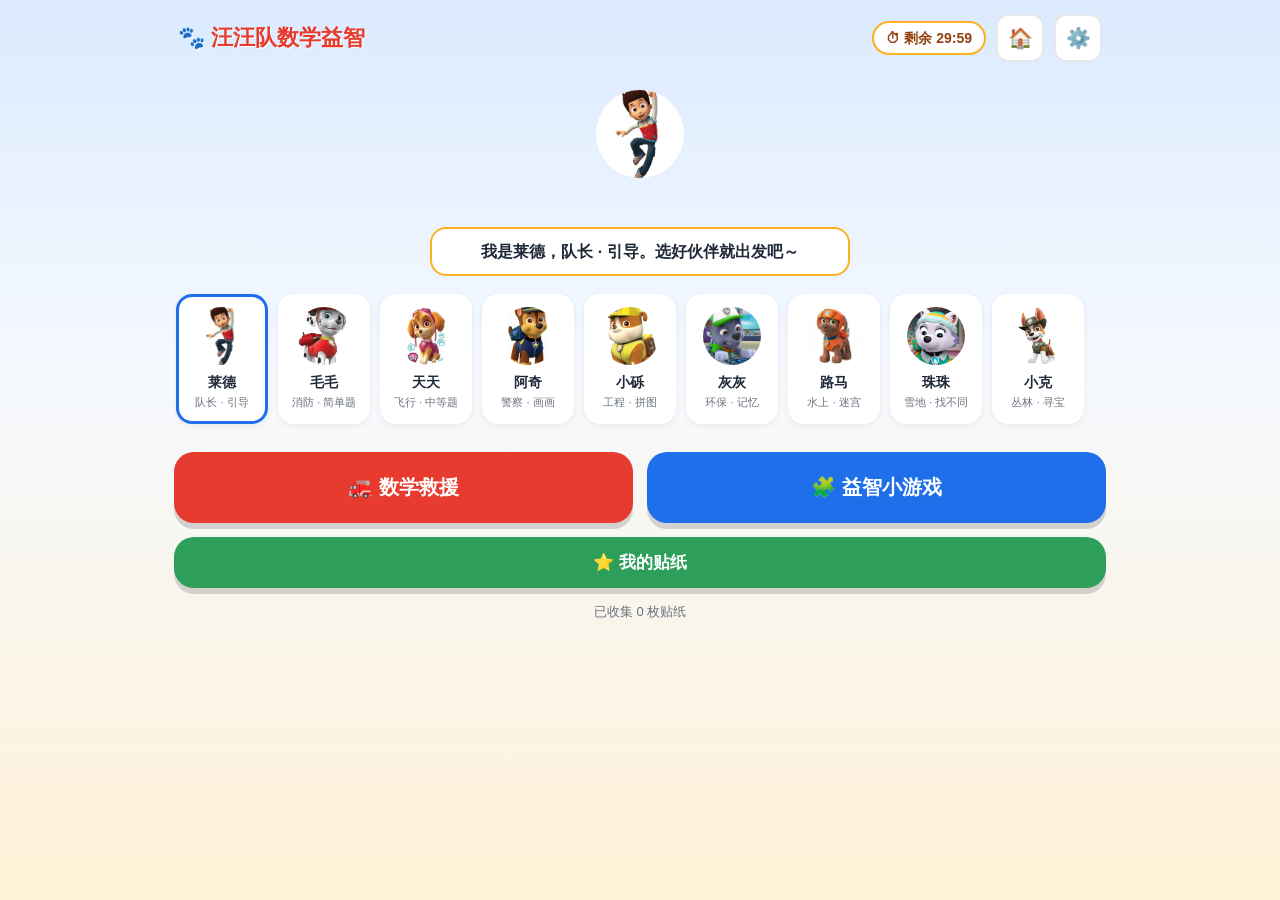
==== commit b48afb16: "feat: 新增射击小游戏并替换数量排序为奇妙数字探险 新增射击小游戏功能，包含气球射击、分数统计等完整逻辑；将原数量排序谜题替换为奇妙数字探险，实现数字比较类寻宝玩法，同时优化提示朗读功能。" ====
--- a/index.html
+++ b/index.html
@@ -25,7 +25,7 @@
     overscroll-behavior-y:none;
   }
   button { font-family:inherit; cursor:pointer; -webkit-user-select:none; user-select:none; }
-  button, .char-card, .level-card, .pz-card, .qopt, .tile, .mem-card, .spot-cell, .maze-cell, .order-card, .icon-btn, .pc-tab, .toggle {
+  button, .char-card, .level-card, .pz-card, .qopt, .tile, .mem-card, .spot-cell, .maze-cell, .treasure-card, .treasure-speak, .icon-btn, .pc-tab, .toggle {
     touch-action:manipulation;
   }
   .app { max-width:960px; margin:0 auto; padding:0 14px 40px; }
@@ -135,6 +135,20 @@
   .slider .tile.blank { background:#e5e7eb; cursor:default; }
   .slider .tile.correct { background:var(--green); }
 
+  /* 射击小游戏 */
+  .shoot-hud { text-align:center; font-size:15px; font-weight:700; margin:8px 0 4px; }
+  .shoot-hud b { color:var(--blue); }
+  .shoot-stage { position:relative; width:100%; height:clamp(280px,46vh,420px); border:3px solid var(--line);
+    border-radius:16px; background:linear-gradient(180deg,#bfdbfe 0%,#dbeafe 45%,#fde68a 100%);
+    overflow:hidden; touch-action:none; }
+  .shoot-ball { position:absolute; left:0; top:0; line-height:1; pointer-events:none;
+    filter:drop-shadow(0 2px 2px rgba(0,0,0,.15)); will-change:left,top; }
+  .shoot-bullet { position:absolute; left:0; top:0; width:14px; height:14px; border-radius:50%;
+    background:radial-gradient(circle at 35% 35%, #fff7ed, var(--yellow)); border:2px solid #f59e0b;
+    box-shadow:0 0 8px rgba(245,158,11,.8); pointer-events:none; will-change:left,top; }
+  .shoot-gun { position:absolute; left:50%; bottom:6px; transform:translateX(-50%);
+    font-size:44px; line-height:1; pointer-events:none; }
+
   /* 记忆配对 */
   .mem-grid { display:grid; grid-template-columns:repeat(4,1fr); gap:8px; max-width:360px; margin:16px auto; }
   .mem-card { aspect-ratio:1; border-radius:12px; border:3px solid var(--line); background:#fff; font-size:30px;
@@ -188,13 +202,18 @@
   .draw-stage canvas { position:absolute; inset:0; width:100%; height:100%; touch-action:none; }
   .draw-actions { display:flex; gap:10px; justify-content:center; flex-wrap:wrap; margin-top:12px; }
 
-  /* 数量排序 */
-  .order-cards { display:flex; gap:12px; justify-content:center; flex-wrap:wrap; }
-  .order-card { background:#fff; border:3px solid var(--line); border-radius:16px; padding:14px 16px; cursor:pointer;
-    text-align:center; font-size:30px; line-height:1.35; letter-spacing:2px; }
-  @media (hover:hover){ .order-card:hover { border-color:var(--blue); } }
-  .order-card.done { background:#d1fae5; border-color:var(--green); }
-  .order-card.wrong { animation:shake .3s; border-color:var(--red); }
+  /* 奇妙数字探险 */
+  .treasure-hint { text-align:center; font-size:17px; font-weight:700; color:var(--ink); margin:8px 0 14px; }
+  .treasure-cards { display:flex; gap:12px; justify-content:center; flex-wrap:wrap; }
+  .treasure-card { width:66px; height:66px; background:#fff; border:3px solid var(--line); border-radius:16px; cursor:pointer;
+    text-align:center; font-size:30px; font-weight:800; color:var(--ink); }
+  @media (hover:hover){ .treasure-card:hover { border-color:var(--blue); } }
+  .treasure-card.done { background:#d1fae5; border-color:var(--green); }
+  .treasure-card.wrong { animation:shake .3s; border-color:var(--red); }
+  .treasure-speak { margin-left:8px; vertical-align:middle; background:#fff; border:2px solid var(--line);
+    border-radius:10px; width:34px; height:34px; font-size:16px; padding:0; cursor:pointer; }
+  @media (hover:hover){ .treasure-speak:hover { border-color:var(--blue); } }
+  .treasure-speak:active { transform:scale(.94); }
 
   /* 贴纸 */
   .stk-grid { display:grid; grid-template-columns:repeat(3,1fr); gap:12px; }
@@ -329,7 +348,10 @@
         <span id="pzTitle" style="font-weight:800;font-size:18px;"></span>
         <span style="width:90px;"></span>
       </div>
-      <div id="pzHint" style="text-align:center;color:var(--muted);font-size:14px;margin-top:6px;"></div>
+      <div id="pzHint" style="display:flex;align-items:center;justify-content:center;gap:8px;color:var(--muted);font-size:14px;margin-top:6px;">
+        <span id="pzHintText"></span>
+        <button class="treasure-speak" id="pzHintSpeak" aria-label="朗读提示" title="朗读提示">🔊</button>
+      </div>
       <div id="pzBody"></div>
     </div>
   </section>
@@ -443,7 +465,7 @@
   {id:'rocky',    name:'灰灰', role:'环保 · 记忆',   img:'images/灰灰.jpg', color:'#22c55e'},
   {id:'zuma',     name:'路马', role:'水上 · 迷宫',   img:'images/路马.jpg', color:'#f97316'},
   {id:'everest',  name:'珠珠', role:'雪地 · 找不同', img:'images/珠珠.jpg', color:'#06b6d4'},
-  {id:'tracker',  name:'小克', role:'丛林 · 排序',   img:'images/小克.jpg', color:'#a16207'},
+  {id:'tracker',  name:'小克', role:'丛林 · 寻宝',   img:'images/小克.jpg', color:'#a16207'},
 ];
 const CHAR_MAP = Object.fromEntries(CHARACTERS.map(c=>[c.id,c]));
 const DIFF_BY_LEVEL = {1:'marshall', 2:'skye', 3:'ryder'};
@@ -453,7 +475,8 @@
   {id:'spot',   name:'找不同',   char:'everest', level:'P0', icon:'🔍', hint:'两幅图有 3 处不同，点右边不同的格子'},
   {id:'maze',   name:'迷宫',     char:'zuma',    level:'P0', icon:'🌀', hint:'点一点，帮路马收集 3 根骨头，找齐后救援站才会开门'},
   {id:'draw',   name:'开心画画板', char:'chase',   level:'P0', icon:'🎨', hint:'选一个小动物，在它的简笔画上画出线条～'},
-  {id:'order',  name:'数量排序', char:'tracker', level:'P0', icon:'🔢', hint:'按数量从少到多，依次点一点'},
+  {id:'treasure', name:'奇妙数字探险', char:'tracker', level:'P0', icon:'💎', hint:'看提示，在数字格中找出正确的数字宝藏'},
+  {id:'shoot',  name:'射击小游戏', char:'marshall', level:'P0', icon:'🔫', hint:'点一点，用水枪射爆气球，击中 10 个就胜利'},
   {id:'puzzle', name:'滑块拼图', char:'rubble',  level:'P0', icon:'🧩', hint:'点一点或朝空格方向滑动数字块，把 1-8 按顺序排好'},
 ];
 
@@ -837,15 +860,18 @@
   const p=PUZZLES.find(x=>x.id===id);
   const sel=CHAR_MAP[selectedChar];
   $('pzTitle').textContent=p.icon+' '+p.name;
-  $('pzHint').textContent=p.hint.split('路马').join(sel.name);
+  $('pzHintText').textContent=p.hint.split('路马').join(sel.name);
+  $('pzHintSpeak').onclick=()=>speak($('pzHintText').textContent);
+  speak($('pzHintText').textContent);   /* 进入游戏自动播报玩法提示 */
   gameActive=true;
   show('screen-puzzle');
-  if(id==='puzzle') startSlider();
+  if(id==='shoot') startShoot();
+  else if(id==='puzzle') startSlider();
   else if(id==='memory') startMemory();
   else if(id==='spot') startSpot();
   else if(id==='maze') startMaze();
   else if(id==='draw') startDraw();
-  else if(id==='order') startOrder();
+  else if(id==='treasure') startTreasure();
 }
 function puzzleWin(p){
   gameActive=false;
@@ -950,6 +976,117 @@
     if(m){ sliderSwipedAt=Date.now(); sliderSwipe(dx,dy); }
   });
   grid.addEventListener('touchcancel', ()=>{ start=null; moved=false; });
+}
+
+/* —— 射击小游戏 —— */
+let shootGame={running:false, loop:0, spawner:0, score:0, target:10, missed:0, maxMissed:8, balls:[], bullets:[], stage:null, gun:{x:0,y:0}};
+function startShoot(){
+  stopShootLoop();
+  shootGame={running:true, loop:0, spawner:0, score:0, target:10, missed:0, maxMissed:8, balls:[], bullets:[], stage:null, gun:{x:0,y:0}};
+  const b=$('pzBody');
+  b.innerHTML='<div class="shoot-area">'+
+    '<div class="shoot-hud">🎯 已击中 <b id="shootScore">0</b> / 10　·　漏掉 <b id="shootMissed">0</b> / 8</div>'+
+    '<div class="shoot-stage" id="shootStage"><div class="shoot-gun">🔫</div></div>'+
+    '<div style="text-align:center;color:var(--muted);font-size:13px;margin-top:6px;">在游戏区域点一点，水枪就会朝那里发射</div>'+
+    '</div>';
+  shootGame.stage=$('shootStage');
+  const st=shootGame.stage, r=st.getBoundingClientRect();
+  shootGame.gun={x:r.width/2, y:r.height-20};
+  st.addEventListener('pointerdown', e=>{
+    e.preventDefault();
+    const rect=st.getBoundingClientRect();
+    shootAt(e.clientX-rect.left, e.clientY-rect.top);
+  });
+  shootGame.spawner=setInterval(spawnShootBalloon, 800);
+  shootGame.loop=setInterval(shootTick, 40);
+}
+function stopShootLoop(){
+  if(shootGame.loop){ clearInterval(shootGame.loop); shootGame.loop=0; }
+  if(shootGame.spawner){ clearInterval(shootGame.spawner); shootGame.spawner=0; }
+}
+function spawnShootBalloon(){
+  if(!shootGame.running || !shootGame.stage) return;
+  const st=shootGame.stage, w=st.clientWidth||300;
+  const el=document.createElement('div'); el.className='shoot-ball';
+  el.textContent='🎈';
+  el.style.fontSize=randInt(30,46)+'px';
+  el.style.color=['#f43f5e','#f59e0b','#3b82f6','#22c55e','#a855f7'][randInt(0,4)];
+  st.appendChild(el);
+  shootGame.balls.push({el, x:randInt(30,Math.max(30,w-30)), y:6, vy:0.8+Math.random()*0.8,
+    sway:Math.random()*Math.PI*2, swayAmp:randInt(3,8)});
+}
+function shootAt(x,y){
+  if(!shootGame.running) return;
+  sfx('click');
+  const st=shootGame.stage;
+  const el=document.createElement('div'); el.className='shoot-bullet';
+  st.appendChild(el);
+  const gx=shootGame.gun.x, gy=shootGame.gun.y;
+  el.style.left=gx+'px'; el.style.top=gy+'px';
+  const dx=x-gx, dy=y-gy;
+  const len=Math.hypot(dx,dy)||1;
+  const sp=11;
+  shootGame.bullets.push({el, x:gx, y:gy, vx:dx/len*sp, vy:dy/len*sp});
+}
+function shootTick(){
+  if(!shootGame.running || !gameActive){ stopShootLoop(); return; }
+  const st=shootGame.stage, h=st.clientHeight||320, w=st.clientWidth||300;
+  shootGame.balls.forEach(bl=>{
+    bl.y+=bl.vy; bl.sway+=0.06;
+    bl.x+=Math.sin(bl.sway)*0.3;
+    bl.el.style.top=bl.y+'px'; bl.el.style.left=bl.x+'px';
+  });
+  const bullets=shootGame.bullets;
+  for(let i=bullets.length-1;i>=0;i--){
+    const b=bullets[i];
+    b.x+=b.vx; b.y+=b.vy;
+    b.el.style.left=b.x+'px'; b.el.style.top=b.y+'px';
+    let hit=false;
+    for(let j=shootGame.balls.length-1;j>=0;j--){
+      const bl=shootGame.balls[j];
+      if(Math.abs(b.x-bl.x)<24 && Math.abs(b.y-bl.y)<24){
+        hit=true;
+        bl.el.remove(); shootGame.balls.splice(j,1);
+        sfx('correct'); voice(selectedChar,'correct','击中啦');
+        shootGame.score++; updateShootHud();
+        if(shootGame.score>=shootGame.target){ shootWin(); return; }
+        break;
+      }
+    }
+    if(hit){ b.el.remove(); bullets.splice(i,1); continue; }
+    if(b.x<-10||b.x>w+10||b.y<-10||b.y>h+10){ b.el.remove(); bullets.splice(i,1); }
+  }
+  for(let i=shootGame.balls.length-1;i>=0;i--){
+    if(shootGame.balls[i].y>h+20){
+      shootGame.balls[i].el.remove(); shootGame.balls.splice(i,1);
+      shootGame.missed++; sfx('wrong'); updateShootHud();
+      if(shootGame.missed>=shootGame.maxMissed){ shootLose(); return; }
+    }
+  }
+}
+function updateShootHud(){
+  const s=$('shootScore'), m=$('shootMissed');
+  if(s) s.textContent=shootGame.score;
+  if(m) m.textContent=shootGame.missed;
+}
+function shootWin(){
+  if(!shootGame.running) return;
+  stopShootLoop();
+  shootGame.running=false;
+  puzzleWin(PUZZLES.find(p=>p.id==='shoot'));
+}
+function shootLose(){
+  if(!shootGame.running) return;
+  stopShootLoop();
+  shootGame.running=false;
+  gameActive=false;
+  sfxWrong();
+  $('pzBody').innerHTML='<div class="result-box"><div style="font-size:60px;">😵</div>'+
+    '<div style="font-size:20px;font-weight:800;">气球迷路了，再试一次吧！</div>'+
+    '<div style="color:var(--muted);font-size:14px;">击中 '+shootGame.score+' / '+shootGame.target+' · 漏掉 '+shootGame.missed+' / '+shootGame.maxMissed+'</div>'+
+    '<div class="row" style="justify-content:center;margin-top:16px;gap:10px;">'+
+    '<button class="btn primary" onclick="startPuzzle(\'shoot\')">再玩一次</button>'+
+    '<button class="btn ghost" onclick="backPuzzleList()">返回列表</button></div></div>';
 }
 
 /* —— 记忆配对 —— */
@@ -1209,7 +1346,7 @@
 /* 第一步：选动物 */
 function renderDrawChooser(){
   const b=$('pzBody');
-  b.innerHTML='<div style="text-align:center;color:var(--muted);font-size:14px;margin-bottom:12px;">选一个小动物，来画它的简笔画吧～</div>'+
+  b.innerHTML='<div style="text-align:center;color:var(--muted);font-size:14px;margin-bottom:12px;"></div>'+
     '<div class="draw-chars" id="drawChars"></div>';
   const g=b.querySelector('#drawChars');
   SKETCH_ANIMALS.forEach(a=>{
@@ -1549,31 +1686,68 @@
   },
 };
 
-/* —— 数量排序 —— */
-let orderGame={counts:[], sorted:[], picked:0};
-function startOrder(){
-  const counts=shuffle([1,2,3,4,5]).slice(0,3);
-  orderGame={counts, sorted:counts.slice().sort((a,b)=>a-b), picked:0};
-  renderOrder();
-}
-function renderOrder(){
+/* —— 奇妙数字探险 —— */
+let treasureGame={total:3, found:0, target:0, nums:[], condText:''};
+function startTreasure(){
+  treasureGame={total:3, found:0, target:0, nums:[], condText:''};
+  newTreasureQuestion();
+}
+function newTreasureQuestion(){
+  const q=makeTreasureQuestion();
+  treasureGame.target=q.target; treasureGame.nums=q.nums; treasureGame.condText=q.condText;
+  renderTreasure();
+  speakTreasureHint();
+}
+/* 朗读当前题目（题目无预录语音，直接用 TTS 播报） */
+function speakTreasureHint(){ speak(treasureGame.condText); }
+/* 生成一道题：恰好一个数字满足条件，干扰项都不满足 */
+function makeTreasureQuestion(){
+  const kinds=['gt','lt','eq','max','min'];
+  const kind=kinds[randInt(0,kinds.length-1)];
+  const pick=()=>randInt(1,9);
+  let nums=[], target=0, condText='';
+  if(kind==='eq'){
+    target=pick(); nums=[target];
+    while(nums.length<4){ const v=pick(); if(v!==target && !nums.includes(v)) nums.push(v); }
+    condText='找出数字 '+target;
+  } else if(kind==='gt'){
+    const n=randInt(3,7); target=randInt(n+1,9); nums=[target];
+    while(nums.length<4){ const v=randInt(1,n); if(!nums.includes(v)) nums.push(v); }
+    condText='找出比 '+n+' 大的数字';
+  } else if(kind==='lt'){
+    const n=randInt(3,7); target=randInt(1,n-1); nums=[target];
+    while(nums.length<4){ const v=randInt(n,9); if(!nums.includes(v)) nums.push(v); }
+    condText='找出比 '+n+' 小的数字';
+  } else {
+    while(nums.length<4){ const v=pick(); if(!nums.includes(v)) nums.push(v); }
+    target=kind==='max'? Math.max(...nums) : Math.min(...nums);
+    condText=kind==='max'? '找出最大的数字' : '找出最小的数字';
+  }
+  return {nums:shuffle(nums), target, condText};
+}
+function renderTreasure(){
   const b=$('pzBody');
-  b.innerHTML='<div style="text-align:center;color:var(--muted);font-size:14px;">按数量从少到多，依次点一点</div>'+
-    '<div class="order-cards"></div><div id="orderFb" style="text-align:center;color:var(--muted);min-height:22px;margin-top:8px;"></div>';
-  const box=b.querySelector('.order-cards');
-  orderGame.counts.forEach((cnt,i)=>{
-    const d=document.createElement('button'); d.className='order-card';
-    d.innerHTML='🍎'.repeat(cnt);
-    d.onclick=()=>onOrderClick(d,cnt);
+  b.innerHTML='<div style="text-align:center;color:var(--muted);font-size:14px;">🗺️ 已寻到宝藏 '+treasureGame.found+' / '+treasureGame.total+'</div>'+
+    '<div class="treasure-hint">'+treasureGame.condText+
+      '<button class="treasure-speak" id="treasureSpeak" aria-label="朗读题目" title="朗读题目">🔊</button></div>'+
+    '<div class="treasure-cards"></div>'+
+    '<div id="treasureFb" style="text-align:center;color:var(--muted);min-height:22px;margin-top:10px;">点一点正确的数字宝藏吧</div>';
+  const box=b.querySelector('.treasure-cards');
+  treasureGame.nums.forEach(v=>{
+    const d=document.createElement('button'); d.className='treasure-card'; d.textContent=v;
+    d.onclick=()=>onTreasureClick(d,v);
     box.appendChild(d);
   });
-}
-function onOrderClick(btn,cnt){
+  const sp=b.querySelector('#treasureSpeak');
+  if(sp) sp.onclick=speakTreasureHint;
+}
+function onTreasureClick(btn,v){
   if(btn.classList.contains('done')) return;
-  if(cnt===orderGame.sorted[orderGame.picked]){
-    btn.classList.add('done'); sfx('correct'); voice(selectedChar,'correct','对啦！');
-    orderGame.picked++;
-    if(orderGame.picked>=orderGame.sorted.length) puzzleWin(PUZZLES.find(p=>p.id==='order'));
+  if(v===treasureGame.target){
+    btn.classList.add('done'); sfx('correct'); voice(selectedChar,'correct','找到宝藏啦！');
+    treasureGame.found++;
+    if(treasureGame.found>=treasureGame.total){ puzzleWin(PUZZLES.find(p=>p.id==='treasure')); return; }
+    setTimeout(newTreasureQuestion,500);
   } else {
     sfxWrong(); btn.classList.add('wrong');
     setTimeout(()=>btn.classList.remove('wrong'),300);
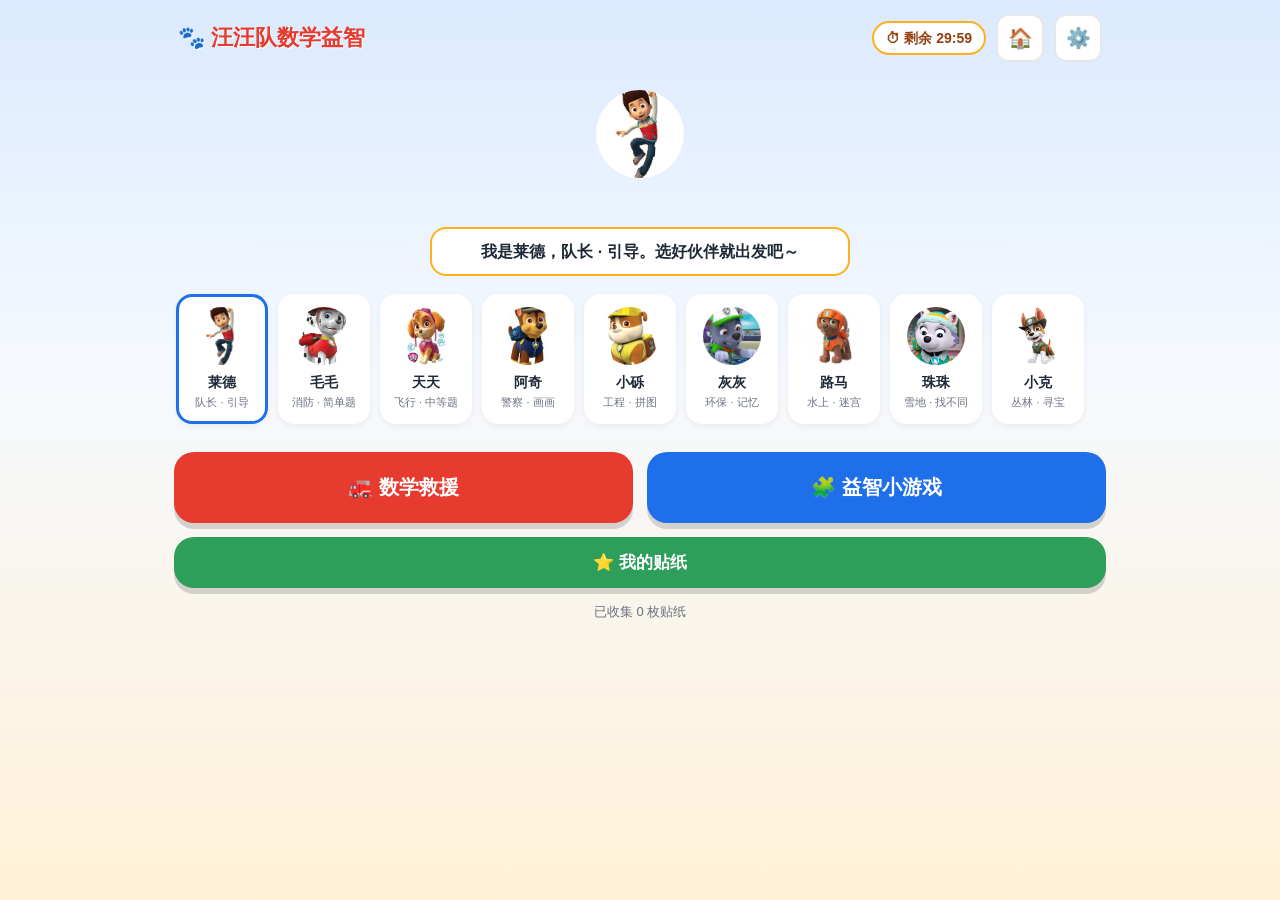
==== commit 9dc9695b: "feat: 添加完整的样式文件，支持游戏界面布局和交互效果" ====
--- a/index.html
+++ b/index.html
@@ -6,285 +6,8 @@
 <meta name="apple-mobile-web-app-capable" content="yes">
 <meta name="mobile-web-app-capable" content="yes">
 <meta name="format-detection" content="telephone=no">
+<link rel="stylesheet" href="style.css">
 <title>汪汪队数学益智小游戏</title>
-<style>
-  :root {
-    --blue:#1f6feb; --red:#e63b2e; --yellow:#ffb020; --green:#2e9e5b;
-    --ink:#1f2937; --muted:#6b7280; --line:#e5e7eb; --bg:#eef4ff;
-  }
-  * { box-sizing:border-box; -webkit-tap-highlight-color:transparent; }
-  html,body { margin:0; height:100%; }
-  html { -webkit-text-size-adjust:100%; text-size-adjust:100%; }
-  body {
-    font-family:-apple-system,"PingFang SC","Microsoft YaHei","Segoe UI",sans-serif;
-    color:var(--ink); background:linear-gradient(180deg,#dbeafe 0%,#f5f9ff 40%,#fff1d6 100%);
-    min-height:100vh; line-height:1.6; overflow-x:hidden;
-    -webkit-font-smoothing:antialiased;
-    -webkit-user-select:none; user-select:none;
-    -webkit-touch-callout:none;
-    overscroll-behavior-y:none;
-  }
-  button { font-family:inherit; cursor:pointer; -webkit-user-select:none; user-select:none; }
-  button, .char-card, .level-card, .pz-card, .qopt, .tile, .mem-card, .spot-cell, .maze-cell, .treasure-card, .treasure-speak, .icon-btn, .pc-tab, .toggle {
-    touch-action:manipulation;
-  }
-  .app { max-width:960px; margin:0 auto; padding:0 14px 40px; }
-
-  /* 顶部栏 */
-  .topbar { display:flex; align-items:center; gap:10px; padding:14px 4px 8px; }
-  .topbar .logo { font-size:22px; font-weight:800; color:var(--red); text-shadow:1px 1px 0 #fff; }
-  .topbar .timer { margin-left:auto; background:#fff; border:2px solid var(--yellow);
-    border-radius:999px; padding:4px 12px; font-weight:700; font-size:14px; color:#92400e; }
-  .topbar .timer.low { background:#fee2e2; border-color:var(--red); color:#b91c1c; }
-  .icon-btn { background:#fff; border:2px solid var(--line); border-radius:12px; width:48px; height:48px;
-    font-size:20px; display:inline-flex; align-items:center; justify-content:center; flex:0 0 auto; }
-  @media (hover:hover){ .icon-btn:hover { border-color:var(--blue); } }
-
-  .screen { display:none; }
-  .screen.active { display:block; }
-
-  h1.pg { font-size:26px; margin:8px 0 4px; }
-  .pg-sub { color:var(--muted); font-size:14px; margin:0 0 16px; }
-
-  /* 大厅 */
-  .lobby-hero { text-align:center; padding:8px 0 4px; }
-  .lobby-hero .big-char { font-size:clamp(64px,22vw,88px); display:inline-block; }
-  .lobby-hero .big-char img { width:clamp(64px,22vw,88px); height:clamp(64px,22vw,88px);
-    object-fit:cover; border-radius:50%; display:inline-block; }
-  .lobby-hero .say { background:#fff; border-radius:16px; border:2px solid var(--yellow);
-    padding:10px 18px; margin:8px auto 0; max-width:420px; font-size:16px; font-weight:600; }
-  .char-row { display:flex; gap:10px; overflow-x:auto; padding:14px 2px; touch-action:pan-x pan-y; -webkit-overflow-scrolling:touch; }
-  .char-card { flex:0 0 92px; background:#fff; border:3px solid #fff; border-radius:16px;
-    padding:10px 6px; text-align:center; box-shadow:0 2px 6px rgba(0,0,0,.06); cursor:pointer;
-    transition:transform .15s, border-color .15s; }
-  @media (hover:hover){ .char-card:hover { transform:translateY(-4px); } }
-  .char-card.sel { border-color:var(--blue); }
-  .char-avatar { width:58px; height:58px; border-radius:50%; margin:0 auto 6px; font-size:32px;
-    display:flex; align-items:center; justify-content:center; color:#fff; }
-  .char-card .nm { font-weight:700; font-size:14px; }
-  .char-card .role { font-size:11px; color:var(--muted); }
-  .big-btns { display:grid; grid-template-columns:1fr 1fr; gap:14px; margin:14px 0; }
-  .big-btn { border:none; border-radius:20px; padding:22px 10px; color:#fff; font-size:20px; font-weight:800;
-    box-shadow:0 6px 0 rgba(0,0,0,.15); transition:transform .1s; }
-  .btn-math { background:var(--red); }
-  .btn-puzzle { background:var(--blue); }
-  .btn-sticker { background:var(--green); grid-column:1/-1; font-size:17px; padding:14px; }
-  .big-btn:active { transform:translateY(4px); box-shadow:0 2px 0 rgba(0,0,0,.15); }
-  .sticker-pill { margin-top:6px; text-align:center; color:var(--muted); font-size:13px; }
-
-  /* 通用卡片/按钮 */
-  .card2 { background:#fff; border-radius:18px; border:2px solid var(--line); padding:16px 18px; margin:12px 0; }
-  .row { display:flex; gap:10px; align-items:center; }
-  .btn { border:none; border-radius:12px; padding:10px 18px; font-size:16px; font-weight:700; min-height:48px; }
-  .btn.primary { background:var(--blue); color:#fff; }
-  .btn.ghost { background:#fff; border:2px solid var(--line); }
-  .btn.green { background:var(--green); color:#fff; }
-  .btn.red { background:var(--red); color:#fff; }
-  .btn:disabled { opacity:.4; cursor:not-allowed; }
-
-  /* 数学 */
-  .level-cards { display:grid; grid-template-columns:1fr 1fr 1fr; gap:12px; }
-  .level-card { border:3px solid var(--line); border-radius:18px; background:#fff; padding:16px 8px;
-    text-align:center; cursor:pointer; transition:transform .12s; }
-  @media (hover:hover){ .level-card:hover { transform:translateY(-4px); } }
-  .level-card .lc-emoji { font-size:42px; }
-  .level-card .lc-name { font-weight:800; font-size:18px; }
-  .level-card .lc-desc { font-size:12px; color:var(--muted); }
-  .level-card.easy { border-color:#22c55e; }
-  .level-card.mid { border-color:#f59e0b; }
-  .level-card.hard { border-color:var(--red); }
-
-  .qbox { text-align:center; padding:20px 6px; }
-  .qbox .progress { color:var(--muted); font-size:13px; }
-  .qchar { font-size:52px; display:inline-block; }
-  .qexpr { font-size:clamp(30px,13vw,46px); font-weight:800; margin:10px 0 18px; }
-  .qopts { display:flex; gap:12px; justify-content:center; flex-wrap:wrap; }
-  .qopt { width:80px; height:80px; font-size:30px; font-weight:800; border:3px solid var(--line);
-    border-radius:18px; background:#fff; transition:transform .1s; }
-  @media (hover:hover){ .qopt:hover { border-color:var(--blue); } }
-  .qopt.ok { background:#d1fae5; border-color:var(--green); }
-  .qopt.no { background:#fee2e2; border-color:var(--red); }
-  .qfeedback { margin-top:14px; font-size:16px; min-height:26px; font-weight:600; color:var(--muted); }
-  .bones { font-size:clamp(20px,7vw,30px); letter-spacing:0; margin:6px 0; min-height:38px;
-    display:flex; flex-wrap:wrap; justify-content:center; align-items:center; gap:4px; }
-  .bones .bw { display:inline-flex; flex-wrap:wrap; gap:2px; justify-content:center; }
-  .bones .bone { font-style:normal; }
-  .bones .bdim { opacity:.25; }
-  .stars { color:#f59e0b; font-size:22px; }
-
-  /* 结算 */
-  .result-box { text-align:center; padding:18px 6px; }
-  .result-box .score { font-size:44px; font-weight:800; color:var(--blue); }
-  .sticker-got { display:inline-flex; align-items:center; gap:8px; background:#fff7e6; border:2px solid var(--yellow);
-    border-radius:14px; padding:8px 14px; margin-top:8px; font-weight:700; }
-
-  /* 小游戏列表 */
-  .puzzle-grid { display:grid; grid-template-columns:1fr 1fr; gap:12px; }
-  .pz-card { background:#fff; border:2px solid var(--line); border-radius:18px; padding:16px; text-align:center; cursor:pointer; }
-  @media (hover:hover){ .pz-card:hover { border-color:var(--blue); } }
-  .pz-card .pz-emoji { font-size:40px; }
-  .pz-card .pz-name { font-weight:800; font-size:16px; }
-  .pz-card.locked { opacity:.55; cursor:not-allowed; }
-  .pz-tag { font-size:11px; padding:1px 8px; border-radius:999px; background:#eef2ff; color:#4b5563; }
-
-  /* 拼图 */
-  .slider { display:grid; grid-template-columns:repeat(3,1fr); gap:6px; width:270px; margin:16px auto; touch-action:none; }
-  .slider .tile { aspect-ratio:1; border-radius:12px; background:var(--blue); color:#fff; font-size:28px;
-    font-weight:800; display:flex; align-items:center; justify-content:center; transition:background .2s; cursor:pointer;
-    touch-action:none; }
-  .slider .tile.blank { background:#e5e7eb; cursor:default; }
-  .slider .tile.correct { background:var(--green); }
-
-  /* 射击小游戏 */
-  .shoot-hud { text-align:center; font-size:15px; font-weight:700; margin:8px 0 4px; }
-  .shoot-hud b { color:var(--blue); }
-  .shoot-stage { position:relative; width:100%; height:clamp(280px,46vh,420px); border:3px solid var(--line);
-    border-radius:16px; background:linear-gradient(180deg,#bfdbfe 0%,#dbeafe 45%,#fde68a 100%);
-    overflow:hidden; touch-action:none; }
-  .shoot-ball { position:absolute; left:0; top:0; line-height:1; pointer-events:none;
-    filter:drop-shadow(0 2px 2px rgba(0,0,0,.15)); will-change:left,top; }
-  .shoot-bullet { position:absolute; left:0; top:0; width:14px; height:14px; border-radius:50%;
-    background:radial-gradient(circle at 35% 35%, #fff7ed, var(--yellow)); border:2px solid #f59e0b;
-    box-shadow:0 0 8px rgba(245,158,11,.8); pointer-events:none; will-change:left,top; }
-  .shoot-gun { position:absolute; left:50%; bottom:6px; transform:translateX(-50%);
-    font-size:44px; line-height:1; pointer-events:none; }
-
-  /* 记忆配对 */
-  .mem-grid { display:grid; grid-template-columns:repeat(4,1fr); gap:8px; max-width:360px; margin:16px auto; }
-  .mem-card { aspect-ratio:1; border-radius:12px; border:3px solid var(--line); background:#fff; font-size:30px;
-    display:flex; align-items:center; justify-content:center; cursor:pointer; transition:.25s; perspective:600px; }
-  .mem-card .face { display:none; }
-  .mem-card.flip { background:var(--blue); border-color:var(--blue); }
-  .mem-card.flip .face { display:inline; }
-  .mem-card.flip .back { display:none; }
-  .mem-card.matched { background:#d1fae5; border-color:var(--green); opacity:.85; }
-  .mem-card.matched .face { display:inline; }
-  .mem-card.matched .back { display:none; }
-
-  /* 找不同 */
-  .spot-wrap { display:grid; grid-template-columns:1fr 1fr; gap:14px; max-width:520px; margin:16px auto; }
-  .spot-panel { }
-  .spot-panel h4 { text-align:center; margin:4px 0 8px; font-size:14px; color:var(--muted); }
-  .spot-grid { display:grid; grid-template-columns:repeat(3,1fr); gap:6px; }
-  .spot-cell { aspect-ratio:1; border-radius:10px; background:#fff; border:2px solid var(--line);
-    font-size:30px; display:flex; align-items:center; justify-content:center; }
-  .spot-cell.found { background:#d1fae5; border-color:var(--green); }
-  .spot-cell.wrong { animation:shake .3s; }
-
-  /* 迷宫 */
-  .maze-grid { display:grid; grid-template-columns:repeat(8,1fr); gap:5px; max-width:392px; margin:16px auto; }
-  .maze-cell { aspect-ratio:1; border-radius:8px; background:#fff; border:2px solid var(--line); font-size:24px;
-    display:flex; align-items:center; justify-content:center; cursor:pointer; }
-  .maze-cell.wall { background:#d9dde3; border-color:#cbd2dc; }
-  .maze-cell.pet { background:#fff1d6; border-color:var(--yellow); }
-  .maze-cell.goal { background:#d1fae5; border-color:var(--green); }
-  .maze-cell.locked { background:#eef2f7; border-color:#cbd2dc; color:#9ca3af; }
-  .maze-cell.bone { background:#fff7e6; border-color:var(--yellow); }
-
-  /* 开心画画板 */
-  .draw-head { display:flex; align-items:center; justify-content:space-between; gap:10px; margin-bottom:10px; }
-  .draw-name { font-weight:800; font-size:16px; }
-  .draw-chars { display:grid; grid-template-columns:repeat(3,1fr); gap:10px; }
-  .draw-char { background:#fff; border:3px solid var(--line); border-radius:16px; padding:10px 6px;
-    display:flex; flex-direction:column; align-items:center; gap:6px; }
-  @media (hover:hover){ .draw-char:hover { border-color:var(--blue); } }
-  .draw-tools { display:flex; flex-direction:column; gap:10px; margin:6px 0 10px; }
-  .draw-palette { display:flex; flex-wrap:wrap; gap:8px; justify-content:center; }
-  .draw-swatch { width:38px; height:38px; border-radius:50%; border:3px solid var(--line); padding:0; }
-  .draw-swatch.on { border-color:var(--ink); transform:scale(1.12); }
-  .draw-sizes { display:flex; gap:10px; justify-content:center; align-items:center; }
-  .draw-size { width:46px; height:46px; border-radius:14px; border:3px solid var(--line); background:#fff;
-    display:flex; align-items:center; justify-content:center; }
-  .draw-size.on { border-color:var(--blue); }
-  .draw-size i { display:block; border-radius:50%; background:var(--ink); }
-  .draw-stage { position:relative; width:100%; height:clamp(220px,42vh,340px); border:3px solid var(--line);
-    border-radius:16px; background:#fff; overflow:hidden; }
-  .draw-stage canvas { position:absolute; inset:0; width:100%; height:100%; touch-action:none; }
-  .draw-actions { display:flex; gap:10px; justify-content:center; flex-wrap:wrap; margin-top:12px; }
-
-  /* 奇妙数字探险 */
-  .treasure-hint { text-align:center; font-size:17px; font-weight:700; color:var(--ink); margin:8px 0 14px; }
-  .treasure-cards { display:flex; gap:12px; justify-content:center; flex-wrap:wrap; }
-  .treasure-card { width:66px; height:66px; background:#fff; border:3px solid var(--line); border-radius:16px; cursor:pointer;
-    text-align:center; font-size:30px; font-weight:800; color:var(--ink); }
-  @media (hover:hover){ .treasure-card:hover { border-color:var(--blue); } }
-  .treasure-card.done { background:#d1fae5; border-color:var(--green); }
-  .treasure-card.wrong { animation:shake .3s; border-color:var(--red); }
-  .treasure-speak { margin-left:8px; vertical-align:middle; background:#fff; border:2px solid var(--line);
-    border-radius:10px; width:34px; height:34px; font-size:16px; padding:0; cursor:pointer; }
-  @media (hover:hover){ .treasure-speak:hover { border-color:var(--blue); } }
-  .treasure-speak:active { transform:scale(.94); }
-
-  /* 贴纸 */
-  .stk-grid { display:grid; grid-template-columns:repeat(3,1fr); gap:12px; }
-  .stk-item { text-align:center; background:#fff; border-radius:16px; border:2px solid var(--line); padding:12px 6px; }
-  .stk-item .avatar { width:54px; height:54px; border-radius:50%; margin:0 auto; font-size:28px;
-    display:flex; align-items:center; justify-content:center; color:#fff; }
-  .stk-item.lock0 .avatar { filter:grayscale(1); opacity:.3; }
-  .stk-count { font-weight:800; font-size:16px; margin-top:4px; }
-  .stk-item.lock0 .stk-count { color:var(--muted); }
-
-  /* 家长中心 */
-  .pc-tabs { display:flex; gap:8px; margin:10px 0; }
-  .pc-tab { flex:1; border:2px solid var(--line); background:#fff; border-radius:12px; padding:12px 8px; font-weight:700; min-height:48px; }
-  .pc-tab.on { border-color:var(--blue); color:var(--blue); }
-  .rec-table { width:100%; border-collapse:collapse; font-size:13px; background:#fff; }
-  .rec-table th,.rec-table td { border:1px solid var(--line); padding:6px 8px; text-align:left; }
-  .rec-table th { background:#f3f6fb; }
-  .summary { display:flex; gap:10px; flex-wrap:wrap; }
-  .sum-item { flex:1; min-width:120px; background:#fff; border:2px solid var(--line); border-radius:14px; padding:12px; text-align:center; }
-  .sum-item .v { font-size:24px; font-weight:800; color:var(--blue); }
-  .setting-row { display:flex; align-items:center; justify-content:space-between; padding:10px 0; border-bottom:1px solid var(--line); }
-  .setting-row:last-child { border-bottom:0; }
-  select.set-input { font-size:16px; padding:6px 10px; border-radius:10px; border:2px solid var(--line); }
-  .toggle { position:relative; width:64px; height:48px; background:#d1d5db; border-radius:999px; cursor:pointer; border:none; }
-  .toggle::after { content:''; position:absolute; left:4px; top:4px; width:40px; height:40px; background:#fff; border-radius:50%; transition:.2s; }
-  .toggle.on { background:var(--green); }
-  .toggle.on::after { left:20px; }
-
-  /* 弹层 */
-  .overlay { position:fixed; inset:0; background:rgba(15,23,42,.6); display:none; align-items:center; justify-content:center; z-index:99; padding:16px; }
-  .overlay.show { display:flex; }
-  .modal { background:#fff; border-radius:22px; padding:26px; max-width:440px; width:100%; text-align:center; box-shadow:0 20px 60px rgba(0,0,0,.3); }
-  .modal.lock { border:3px solid var(--red); }
-  .modal h2 { margin:4px 0 8px; }
-  .lock-big { font-size:54px; }
-  .math-unlock { font-size:26px; font-weight:800; margin:10px 0; }
-  .modal input[type=text],.modal input[type=password] { font-size:20px; padding:10px; width:150px; text-align:center;
-    border-radius:12px; border:2px solid var(--line); }
-  .modal .err { color:var(--red); min-height:20px; font-size:14px; margin-top:4px; }
-
-  /* 动画 */
-  @keyframes bounce { 0%,100%{transform:translateY(0)} 30%{transform:translateY(-16px)} 60%{transform:translateY(-6px)} }
-  @keyframes spin { from{transform:rotate(0)} to{transform:rotate(360deg)} }
-  @keyframes pop { 0%{transform:scale(1)} 50%{transform:scale(1.3)} 100%{transform:scale(1)} }
-  @keyframes wave { 0%,100%{transform:rotate(0)} 25%{transform:rotate(-14deg)} 75%{transform:rotate(14deg)} }
-  @keyframes shake { 0%,100%{transform:translateX(0)} 25%{transform:translateX(-5px)} 75%{transform:translateX(5px)} }
-  @keyframes confettiFall { from{transform:translateY(-10px) rotate(0);opacity:1} to{transform:translateY(80px) rotate(360deg);opacity:0} }
-  .anim-bounce { animation:bounce .6s ease; }
-  .anim-spin { animation:spin .8s ease; }
-  .anim-pop { animation:pop .5s ease; }
-  .anim-wave { animation:wave .7s ease; }
-
-  .confetti { position:fixed; top:30%; left:50%; font-size:26px; z-index:120; pointer-events:none; animation:confettiFall 1.4s ease forwards; }
-  .backdrop-confetti { position:fixed; inset:0; z-index:119; pointer-events:none; }
-
-  @media (max-width:520px){
-    .level-cards { grid-template-columns:1fr; }
-    .puzzle-grid { grid-template-columns:1fr 1fr; }
-    .big-btns { grid-template-columns:1fr; }
-    .rec-table { font-size:12px; }
-  }
-  @media (max-width:360px){
-    .topbar .logo { font-size:19px; }
-    h1.pg { font-size:23px; }
-    .card2 { padding:14px 12px; }
-    .qopt { width:72px; height:72px; font-size:27px; }
-    .qchar { font-size:44px; }
-    .bones { gap:2px; }
-    .spot-wrap { gap:8px; }
-  }
-</style>
 </head>
 <body>
 <div class="app">
@@ -454,1461 +177,6 @@
   </div>
 </div>
 
-<script>
-/* ============ 数据定义 ============ */
-const CHARACTERS = [
-  {id:'ryder',    name:'莱德', role:'队长 · 引导',   img:'images/莱德.jpg', color:'#e63b2e'},
-  {id:'marshall', name:'毛毛', role:'消防 · 简单题', img:'images/毛毛.jpg', color:'#d9232e'},
-  {id:'skye',     name:'天天', role:'飞行 · 中等题', img:'images/天天.jpg', color:'#ec4899'},
-  {id:'chase',    name:'阿奇', role:'警察 · 画画',   img:'images/阿奇.jpg', color:'#1f6feb'},
-  {id:'rubble',   name:'小砾', role:'工程 · 拼图',   img:'images/小砾.jpg', color:'#f59e0b'},
-  {id:'rocky',    name:'灰灰', role:'环保 · 记忆',   img:'images/灰灰.jpg', color:'#22c55e'},
-  {id:'zuma',     name:'路马', role:'水上 · 迷宫',   img:'images/路马.jpg', color:'#f97316'},
-  {id:'everest',  name:'珠珠', role:'雪地 · 找不同', img:'images/珠珠.jpg', color:'#06b6d4'},
-  {id:'tracker',  name:'小克', role:'丛林 · 寻宝',   img:'images/小克.jpg', color:'#a16207'},
-];
-const CHAR_MAP = Object.fromEntries(CHARACTERS.map(c=>[c.id,c]));
-const DIFF_BY_LEVEL = {1:'marshall', 2:'skye', 3:'ryder'};
-
-const PUZZLES = [
-  {id:'memory', name:'记忆配对', char:'rocky',   level:'P0', icon:'🃏', hint:'翻牌找相同的图案，全部配成对'},
-  {id:'spot',   name:'找不同',   char:'everest', level:'P0', icon:'🔍', hint:'两幅图有 3 处不同，点右边不同的格子'},
-  {id:'maze',   name:'迷宫',     char:'zuma',    level:'P0', icon:'🌀', hint:'点一点，帮路马收集 3 根骨头，找齐后救援站才会开门'},
-  {id:'draw',   name:'开心画画板', char:'chase',   level:'P0', icon:'🎨', hint:'选一个小动物，在它的简笔画上画出线条～'},
-  {id:'treasure', name:'奇妙数字探险', char:'tracker', level:'P0', icon:'💎', hint:'看提示，在数字格中找出正确的数字宝藏'},
-  {id:'shoot',  name:'射击小游戏', char:'marshall', level:'P0', icon:'🔫', hint:'点一点，用水枪射爆气球，击中 10 个就胜利'},
-  {id:'puzzle', name:'滑块拼图', char:'rubble',  level:'P0', icon:'🧩', hint:'点一点或朝空格方向滑动数字块，把 1-8 按顺序排好'},
-];
-
-const SOUND_EVENTS = {
-  click:[620,.07,'square',.06], correct:[660,0.12,'sine',.22], correct2:[880,0.16,'sine',.22],
-  wrong:[320,0.2,'sine',.12], star:[523,0.12,'sine',.18], win:[523,0.22,'sine',.2],
-  flip:[500,0.06,'triangle',.12], pop:[720,0.1,'sine',.15], lock:[220,0.4,'sine',.2]
-};
-
-/* ============ 状态 ============ */
-const STORE_KEY = 'pawpatrol_math_game_v1';
-let state = loadState();
-let selectedChar = 'ryder';
-let gameActive = false;
-let lockShown = false;
-
-function fillWeekdays(v){ return {0:v,1:v,2:v,3:v,4:v,5:v,6:v}; }
-function defaultState(){
-  return {
-    settings:{ dailyLimit:30, sound:true, weekdays:fillWeekdays(30) },
-    records:[],
-    stickers:{},
-    time:{ date:todayKey(), seconds:0, extraMinutes:0, stopToday:false }
-  };
-}
-function getTodayWeekday(){ return new Date().getDay(); }
-function todayKey(){
-  const d=new Date();
-  return d.getFullYear()+'-'+String(d.getMonth()+1).padStart(2,'0')+'-'+String(d.getDate()).padStart(2,'0');
-}
-function loadState(){
-  try{
-    const raw = localStorage.getItem(STORE_KEY);
-    if(raw){
-      const s=JSON.parse(raw);
-      if(s && s.settings){
-        s.time = s.time||defaultState().time;
-        if(!s.settings.weekdays){ s.settings.weekdays = fillWeekdays(s.settings.dailyLimit||30); }
-        return s;
-      }
-    }
-  }catch(e){}
-  return defaultState();
-}
-function saveState(){ try{ localStorage.setItem(STORE_KEY, JSON.stringify(state)); }catch(e){} }
-
-/* ============ 音频 ============ */
-let audioCtx=null;
-function ensureCtx(){
-  try{
-    audioCtx = audioCtx || new (window.AudioContext||window.webkitAudioContext)();
-    if(audioCtx.state==='suspended') audioCtx.resume();
-  }catch(e){}
-}
-function playTone(freq,dur,type,vol,when){
-  try{
-    ensureCtx();
-    if(!audioCtx) return;
-    const o=audioCtx.createOscillator(), g=audioCtx.createGain();
-    o.type=type||'sine'; o.frequency.value=freq;
-    g.gain.value=vol||0.2;
-    const t=audioCtx.currentTime+(when||0);
-    g.gain.setValueAtTime(vol||0.2, t);
-    g.gain.exponentialRampToValueAtTime(0.0001, t+dur);
-    o.connect(g); g.connect(audioCtx.destination);
-    o.start(t); o.stop(t+dur+0.02);
-  }catch(e){}
-}
-function sfx(name){
-  if(!state.settings.sound) return;
-  const e=SOUND_EVENTS[name]; if(!e) return;
-  playTone(e[0],e[1],e[2],e[3],0);
-}
-function sfxWin(){ [523,659,784,1047].forEach((f,i)=>playTone(f,0.24,'sine',0.18,i*0.12)); }
-function sfxWrong(){ playTone(300,0.18,'sine',0.1,0); playTone(240,0.24,'sine',0.1,0.15); }
-function speak(text){
-  if(!state.settings.sound) return;
-  try{
-    if('speechSynthesis' in window){
-      const u=new SpeechSynthesisUtterance(text); u.lang='zh-CN'; u.rate=0.95; u.pitch=1.2;
-      window.speechSynthesis.cancel(); window.speechSynthesis.speak(u);
-    }
-  }catch(e){}
-}
-const VOICE_BASE='audio/';
-function voice(charId, event, fallbackText){
-  if(!state.settings.sound) return;
-  const url = VOICE_BASE + charId + '/' + event + '.mp3';
-  let fell=false;
-  const fallback=()=>{ if(fell) return; fell=true; speak(fallbackText); };
-  try{
-    const a=new Audio(url);
-    a.onerror=fallback;
-    const p=a.play();
-    if(p && p.then) p.catch(fallback);
-  }catch(e){ fallback(); }
-}
-
-/* ============ 时间锁 ============ */
-function limitSeconds(){ return (state.settings.weekdays[getTodayWeekday()]||30)*60 + state.time.extraMinutes*60; }
-function remainingSeconds(){ return limitSeconds() - state.time.seconds; }
-function isLocked(){ return state.time.stopToday || remainingSeconds()<=0; }
-
-function fmtClock(s){ s=Math.max(0,s); const m=Math.floor(s/60), r=s%60; return m+':'+String(r).padStart(2,'0'); }
-function fmtClockFull(s){ return Math.floor(s/60)+' 分钟'; }
-function updateTimer(){
-  const pill=document.getElementById('timerPill');
-  const rem=remainingSeconds();
-  const lock=isLocked();
-  pill.textContent = lock ? '⏱ 已锁定' : '⏱ 剩余 '+fmtClock(rem);
-  pill.classList.toggle('low', !lock && rem<=300);
-}
-
-function triggerLock(){
-  if(lockShown) return;
-  lockShown=true; gameActive=false; sfx('lock');
-  buildLockQuestion();
-  showOverlay('overlay-lock');
-  document.getElementById('lockChoices').style.display='none';
-  document.getElementById('lockStopped').style.display='none';
-  document.getElementById('lockUnlockArea').style.display='block';
-  document.getElementById('lInput').value=''; document.getElementById('lErr').textContent='';
-}
-
-/* ============ 通用 UI ============ */
-function $(id){ return document.getElementById(id); }
-function show(id){
-  document.querySelectorAll('.screen').forEach(s=>s.classList.remove('active'));
-  const el=$(id);
-  if(el){ el.classList.add('active'); window.scrollTo(0,0); }
-}
-function showOverlay(id){ $(id).classList.add('show'); }
-function hideOverlay(id){ $(id).classList.remove('show'); }
-function animate(el, cls, ms){
-  if(!el) return;
-  ['anim-bounce','anim-spin','anim-pop','anim-wave'].forEach(c=>el.classList.remove(c));
-  void el.offsetWidth;
-  el.classList.add(cls);
-  setTimeout(()=>el.classList.remove(cls), ms||700);
-}
-function confetti(){
-  const colors=['#f43f5e','#f59e0b','#22c55e','#3b82f6','#a855f7'];
-  const ems=['⭐','🎉','✨','🌟','🧡'];
-  for(let i=0;i<16;i++){
-    const c=document.createElement('div'); c.className='confetti';
-    c.textContent=ems[i%ems.length];
-    c.style.left=(15+Math.random()*70)+'%';
-    c.style.top='20%';
-    c.style.animationDelay=(Math.random()*0.4)+'s';
-    c.style.fontSize=(18+Math.random()*16)+'px';
-    document.body.appendChild(c);
-    setTimeout(()=>c.remove(),2000);
-  }
-}
-function shuffle(a){ a=a.slice(); for(let i=a.length-1;i>0;i--){ const j=Math.floor(Math.random()*(i+1)); [a[i],a[j]]=[a[j],a[i]]; } return a; }
-function randInt(a,b){ return Math.floor(Math.random()*(b-a+1))+a; }
-
-function charImg(c, px){
-  return '<img src="'+c.img+'" alt="'+c.name+'" style="width:'+px+'px;height:'+px+'px;object-fit:cover;border-radius:50%;">';
-}
-function charAvatarHTML(c, size){ 
-  return '<span class="char-avatar" style="width:'+size+'px;height:'+size+'px;">'+charImg(c, size)+'</span>';
-}
-
-/* ============ 大厅 ============ */
-function renderLobby(){
-  const row=$('charRow'); row.innerHTML='';
-  CHARACTERS.forEach(c=>{
-    const d=document.createElement('div'); d.className='char-card'+(c.id===selectedChar?' sel':'');
-    d.innerHTML = charAvatarHTML(c,58)+'<div class="nm">'+c.name+'</div><div class="role">'+c.role+'</div>';
-    d.onclick=()=>{ selectedChar=c.id; renderLobby(); sfx('click'); voice(c.id,'hello',c.name+'！你好呀'); };
-    row.appendChild(d);
-  });
-  const hero=CHAR_MAP[selectedChar];
-  $('heroChar').innerHTML='<img src="'+hero.img+'" alt="'+hero.name+'">';
-  $('heroSay').textContent='我是'+hero.name+'，'+hero.role+'。选好伙伴就出发吧～';
-  updateStickerPill();
-}
-function updateStickerPill(){
-  const total=CHARACTERS.reduce((s,c)=>s+(state.stickers[c.id]||0),0);
-  $('stickerPill').textContent='已收集 '+total+' 枚贴纸';
-}
-
-/* ============ 贴纸 ============ */
-function renderStickers(){
-  const g=$('stickerGrid'); g.innerHTML='';
-  CHARACTERS.forEach(c=>{
-    const n=state.stickers[c.id]||0;
-    const d=document.createElement('div'); d.className='stk-item'+(n===0?' lock0':'');
-    d.innerHTML = '<div class="avatar">'+charImg(c,54)+'</div>'+
-      '<div class="stk-count">'+(n===0?'未获得':'×'+n)+'</div><div style="font-size:13px;color:var(--muted);">'+c.name+'</div>';
-    g.appendChild(d);
-  });
-}
-
-/* ============ 数学救援 ============ */
-let math={};
-function genQuestion(level){
-  let q;
-  for(let t=0;t<100;t++){
-    q = makeQuestion(level);
-    if(q) break;
-  }
-  return q;
-}
-function makeQuestion(level){
-  if(level===1){
-    if(Math.random()<0.5){ const a=randInt(1,9), b=randInt(1,10-a); return {expr:a+' + '+b, ans:a+b, a,b,op:'+',show:true}; }
-    else { const a=randInt(2,10), b=randInt(0,a); return {expr:a+' − '+b, ans:a-b, a,b,op:'-',show:true}; }
-  }
-  if(level===2){
-    if(Math.random()<0.5){ const a=randInt(5,14), b=randInt(2,20-a); return {expr:a+' + '+b, ans:a+b, a,b,op:'+',show:true}; }
-    else { const u=randInt(2,9), a=10+u, b=randInt(1,u); return {expr:a+' − '+b, ans:a-b, a,b,op:'-',show:true}; }
-  }
-  if(level===3){
-    const r=Math.random();
-    if(r<0.34){ const a=randInt(6,9), b=randInt(6,9); return {expr:a+' + '+b, ans:a+b, a,b,op:'+',show:true}; }
-    if(r<0.67){ const a=randInt(11,18); const b=randInt(a%10+1,9); return {expr:a+' − '+b, ans:a-b, a,b,op:'-',show:true}; }
-    for(let k=0;k<20;k++){ const a=randInt(3,9), b=randInt(2,9), c=randInt(1,9); const ans=a+b-c;
-      if(ans>=0 && ans<=20) return {expr:a+' + '+b+' − '+c, ans, a,b,c,op:'+-',show:false}; }
-  }
-  return makeQuestion(1);
-}
-function makeOptions(ans){
-  const s=new Set([ans]); let guard=0;
-  while(s.size<3 && guard<50){ guard++;
-    const delta=([-3,-2,-1,1,2,3][randInt(0,5)]) + randInt(0,2);
-    let d=ans+delta; if(d<0) d=ans+1+randInt(0,2);
-    s.add(d);
-  }
-  return shuffle([...s]);
-}
-
-function renderLevels(){
-  const c=$('levelCards'); c.innerHTML='';
-  const defs=[
-    {lv:1,name:'简单',desc:'0~10 加加减减',cls:'easy',icon:'🍀'},
-    {lv:2,name:'中等',desc:'0~20 进阶挑战',cls:'mid',icon:'🌟'},
-    {lv:3,name:'困难',desc:'0~20 进位退位',cls:'hard',icon:'🔥'},
-  ];
-  defs.forEach(d=>{
-    const card=document.createElement('div'); card.className='level-card '+d.cls;
-    const cc=CHAR_MAP[DIFF_BY_LEVEL[d.lv]];
-    card.innerHTML='<div class="lc-emoji">'+charImg(cc,52)+'</div><div class="lc-name">'+d.name+'</div><div class="lc-desc">'+cc.name+' · '+d.desc+'</div>';
-    card.onclick=()=>{ sfx('click'); startMath(d.lv); };
-    c.appendChild(card);
-  });
-}
-function startMath(level){
-  math={level, questions:[], idx:0, score:0, correct:0, wrong:0, tries:0, startAt:Date.now()};
-  for(let i=0;i<10;i++) math.questions.push(genQuestion(level));
-  $('levelCards').style.display='none';
-  $('mathPlay').style.display='';
-  $('mathResult').style.display='none';
-  gameActive=true;
-  show('screen-math');
-  renderMathQ();
-}
-function questionSpeech(q){
-  if(q.op==='+') return q.a+' 加 '+q.b+' 等于几？';
-  if(q.op==='-') return q.a+' 减 '+q.b+' 等于几？';
-  return q.a+' 加 '+q.b+' 再减 '+q.c+' 等于几？';
-}
-function renderMathQ(){
-  const q=math.questions[math.idx];
-  const cc=CHAR_MAP[DIFF_BY_LEVEL[math.level]];
-  $('qProg').textContent='第 '+(math.idx+1)+' / 10 题';
-  $('qCharWrap').innerHTML=charImg(cc,64);
-  $('qExpr').textContent=q.expr+' = ?';
-  $('qBones').innerHTML = q.show ? bonesHTML(q) : '';
-  $('qFb').textContent='';
-  voice(cc.id,'question',questionSpeech(q));
-  const opt=$('qOpts'); opt.innerHTML='';
-  makeOptions(q.ans).forEach(v=>{
-    const b=document.createElement('button'); b.className='qopt'; b.textContent=v;
-    b.onclick=()=>onAnswer(b, v);
-    opt.appendChild(b);
-  });
-}
-function bonesHTML(q){
-  const bones=n=>'<span class="bw">'+Array.from({length:Math.min(n,10)}).map(()=>'<i class="bone">🦴</i>').join('')+'</span>';
-  const op = q.op==='+' ? '+' : '−';
-  return bones(q.a)+' <b>'+op+'</b> '+bones(q.b);
-}
-function onAnswer(btn, val){
-  const q=math.questions[math.idx];
-  const opts=Array.from($('qOpts').children);
-  const isCorrect = val===q.ans;
-  if(isCorrect){
-    btn.classList.add('ok'); sfx('correct');
-    animate($('qCharWrap'),'anim-bounce');
-    voice(DIFF_BY_LEVEL[math.level],'correct','答对啦！');
-    $('qFb').textContent='答对啦！真棒 🎉';
-    $('qFb').style.color='var(--green)';
-    math.correct++; math.score+=10;
-  } else {
-    btn.classList.add('no'); sfxWrong();
-    math.tries=math.tries||0;
-    if(math.tries===0){
-      math.tries=1;
-      animate($('qCharWrap'),'anim-wave');
-      $('qFb').textContent='差一点～ 数一数骨头，再试一次！';
-      $('qFb').style.color='var(--muted)';
-      voice(DIFF_BY_LEVEL[math.level],'wrong','再试一次，你可以的！');
-      return; // 允许再试
-    }
-    // 第二次还错
-    const ansBtn = opts.find(b=>String(b.textContent)===String(q.ans));
-    if(ansBtn) ansBtn.classList.add('ok');
-    math.wrong++; math.tries=0;
-    $('qFb').textContent='答案是 '+q.ans+'，我们看下一题～';
-    $('qFb').style.color='var(--muted)';
-    voice(DIFF_BY_LEVEL[math.level],'wrong','没关系，看下一题');
-  }
-  opts.forEach(b=>b.onclick=null);
-  afterAnswer();
-}
-function afterAnswer(){
-  setTimeout(()=>{
-    math.tries=0;
-    math.idx++;
-    if(math.idx>=10) finishMath();
-    else renderMathQ();
-  }, 1300);
-}
-
-function finishMath(){
-  gameActive=false;
-  const total=10, correct=math.correct;
-  const acc=correct/total*100;
-  const cc=CHAR_MAP[DIFF_BY_LEVEL[math.level]];
-  const stars = correct>=8?3 : correct>=5?2 : correct>=3?1 : 0;
-  $('levelCards').style.display='';
-  $('mathPlay').style.display='none';
-  $('mathResult').style.display='';
-  $('resChar').innerHTML=charImg(cc,80);
-  $('resStars').textContent='★'.repeat(stars)+'☆'.repeat(3-stars);
-  $('resSay').textContent=encourage(acc);
-  $('resScore').textContent=math.score+' 分';
-  $('resDetail').textContent='答对 '+correct+' / 10 题 · 正确率 '+acc+'%';
-  const stkBox=$('resSticker');
-  if(correct>0){
-    addSticker(cc.id);
-    stkBox.style.display='inline-flex';
-    stkBox.textContent='🎁 获得 '+cc.name+' 贴纸 ×1';
-    sfxWin(); confetti(); voice(cc.id,'win',encourage(acc)+'获得'+cc.name+'贴纸啦');
-  } else {
-    stkBox.style.display='none';
-  }
-  addRecord({type:'数学救援', label:cc.name, level:'L'+math.level+' · '+['简单','中等','困难'][math.level-1],
-    score:math.score, accuracy:acc, duration:Math.round((Date.now()-math.startAt)/1000)});
-  renderStickers(); updateStickerPill();
-}
-function encourage(acc){
-  if(acc>=90) return '太棒了！';
-  if(acc>=70) return '很棒！';
-  if(acc>=50) return '继续加油！';
-  return '再试一次！';
-}
-function addSticker(charId){ state.stickers[charId]=(state.stickers[charId]||0)+1; saveState(); }
-function addRecord(r){ r.ts=Date.now(); state.records.push(r); if(state.records.length>300) state.records=state.records.slice(-300); saveState(); }
-
-/* ============ 益智小游戏 ============ */
-function renderPuzzles(){
-  const g=$('puzzleGrid'); g.innerHTML='';
-  const sel=CHAR_MAP[selectedChar];   /* 角色展示跟随首页所选角色 */
-  PUZZLES.forEach(p=>{
-    const d=document.createElement('div');
-    d.className='pz-card';
-    d.innerHTML='<div class="pz-emoji">'+p.icon+'</div><div class="pz-name">'+p.name+'</div>'+
-      '<div style="font-size:12px;color:var(--muted);display:flex;align-items:center;justify-content:center;gap:4px;">'+charImg(sel,20)+'<span>'+sel.name+'</span></div><div class="pz-tag">'+p.level+'</div>';
-    d.onclick=()=>{ sfx('click'); startPuzzle(p.id); };
-    g.appendChild(d);
-  });
-}
-let pz={};
-function startPuzzle(id){
-  pz={id, startAt:Date.now()};
-  $('puzzleGrid').style.display='none';
-  $('puzzlePlay').style.display='';
-  const p=PUZZLES.find(x=>x.id===id);
-  const sel=CHAR_MAP[selectedChar];
-  $('pzTitle').textContent=p.icon+' '+p.name;
-  $('pzHintText').textContent=p.hint.split('路马').join(sel.name);
-  $('pzHintSpeak').onclick=()=>speak($('pzHintText').textContent);
-  speak($('pzHintText').textContent);   /* 进入游戏自动播报玩法提示 */
-  gameActive=true;
-  show('screen-puzzle');
-  if(id==='shoot') startShoot();
-  else if(id==='puzzle') startSlider();
-  else if(id==='memory') startMemory();
-  else if(id==='spot') startSpot();
-  else if(id==='maze') startMaze();
-  else if(id==='draw') startDraw();
-  else if(id==='treasure') startTreasure();
-}
-function puzzleWin(p){
-  gameActive=false;
-  const cc=CHAR_MAP[p.char];           /* 贴纸归属仍按各游戏固定角色 */
-  const sel=CHAR_MAP[selectedChar];    /* 通关语音跟随首页所选角色 */
-  addSticker(cc.id);
-  addRecord({type:'益智小游戏', label:p.name, level:'-', score:100, accuracy:100,
-    duration:Math.round((Date.now()-pz.startAt)/1000)});
-  sfxWin(); confetti(); voice(sel.id,'win','太棒了！');
-  renderStickers(); updateStickerPill();
-  setTimeout(()=>{
-    $('pzBody').innerHTML='<div class="result-box"><div style="font-size:60px;">🎉</div>'+
-      '<div style="font-size:20px;font-weight:800;">'+encourage(100)+'</div>'+
-      '<div class="sticker-got" style="display:inline-flex;">🎁 获得 '+cc.name+' 贴纸 ×1</div>'+
-      '<div class="row" style="justify-content:center;margin-top:16px;gap:10px;">'+
-      '<button class="btn primary" onclick="startPuzzle(\''+p.id+'\')">再玩一次</button>'+
-      '<button class="btn ghost" onclick="backPuzzleList()">返回列表</button></div></div>';
-  }, 600);
-}
-function backPuzzleList(){
-  gameActive=false;
-  $('puzzlePlay').style.display='none';
-  $('puzzleGrid').style.display='';
-  show('screen-puzzle');
-}
-
-/* —— 滑块拼图 —— */
-let slider={board:[], blank:8};
-let sliderSwipedAt=0;   // 记录刚发生滑动的时刻，避免滑动后的 click 误触发移动
-function startSlider(){
-  const goal=[1,2,3,4,5,6,7,8,0];
-  slider.board=goal.slice(); slider.blank=8;
-  // 随机合法移动打乱
-  let empty=8, last=-1;
-  for(let i=0;i<200;i++){
-    const moves=sliderMoves(empty).filter(m=>m!==last);
-    const m=moves[randInt(0,moves.length-1)];
-    [slider.board[empty],slider.board[m]]=[slider.board[m],slider.board[empty]];
-    last=empty; empty=m;
-  }
-  slider.blank=empty;
-  renderSlider();
-}
-function sliderMoves(blank){
-  const r=Math.floor(blank/3), c=blank%3; const m=[];
-  if(r>0)m.push(blank-3); if(r<2)m.push(blank+3); if(c>0)m.push(blank-1); if(c<2)m.push(blank+1);
-  return m;
-}
-function renderSlider(){
-  const b=$('pzBody'); b.innerHTML='<div class="slider"></div>';
-  const grid=b.querySelector('.slider');
-  slider.board.forEach((tile,i)=>{
-    const d=document.createElement('div');
-    d.className='tile'+(tile===0?' blank':'');
-    if(tile!==0) d.textContent=tile;
-    d.onclick=()=>{ if(Date.now()-sliderSwipedAt<500) return; sliderTryMove(i); };
-    grid.appendChild(d);
-  });
-  bindSliderGestures(grid);
-}
-/* 移动某块：只有与空格相邻时才能移动 */
-function sliderTryMove(i){
-  if(i<0 || !sliderMoves(slider.blank).includes(i)) return;
-  [slider.board[i],slider.board[slider.blank]]=[slider.board[slider.blank],slider.board[i]];
-  slider.blank=i; sfx('flip'); renderSlider();
-  if(slider.board.join(',')==='1,2,3,4,5,6,7,8,0') puzzleWin(PUZZLES.find(p=>p.id==='puzzle'));
-}
-/* 手指滑动：按滑动方向把空格旁的方块滑进空格 */
-function sliderSwipe(dx,dy){
-  const b=slider.blank, r=Math.floor(b/3), c=b%3;
-  let target=-1;
-  if(Math.abs(dx)>=Math.abs(dy)){
-    if(dx<0 && c<2) target=b+1;       // 向左滑
-    else if(dx>0 && c>0) target=b-1;  // 向右滑
-  } else {
-    if(dy<0 && r<2) target=b+3;       // 向上滑
-    else if(dy>0 && r>0) target=b-3;  // 向下滑
-  }
-  if(target>=0) sliderTryMove(target);
-}
-/* 用 Touch 事件支持手机滑动（比 pointer 在安卓 WebView / App 内置浏览器中更可靠），
-   轻点仍交给 click 处理 */
-function bindSliderGestures(grid){
-  let start=null, moved=false;
-  grid.addEventListener('touchstart', e=>{
-    if(e.touches.length!==1) return;
-    const t=e.touches[0];
-    start={x:t.clientX, y:t.clientY};
-    moved=false;
-  }, {passive:true});
-  grid.addEventListener('touchmove', e=>{
-    if(!start || e.touches.length!==1) return;
-    const t=e.touches[0];
-    if(!moved && (Math.abs(t.clientX-start.x)>10 || Math.abs(t.clientY-start.y)>10)) moved=true;
-    if(moved) e.preventDefault();   // 阻止页面滚动，同时也取消随后的 click
-  }, {passive:false});
-  grid.addEventListener('touchend', e=>{
-    if(!start) return;
-    const t=e.changedTouches[0];
-    const dx=t.clientX-start.x, dy=t.clientY-start.y, m=moved;
-    start=null; moved=false;
-    if(m){ sliderSwipedAt=Date.now(); sliderSwipe(dx,dy); }
-  });
-  grid.addEventListener('touchcancel', ()=>{ start=null; moved=false; });
-}
-
-/* —— 射击小游戏 —— */
-let shootGame={running:false, loop:0, spawner:0, score:0, target:10, missed:0, maxMissed:8, balls:[], bullets:[], stage:null, gun:{x:0,y:0}};
-function startShoot(){
-  stopShootLoop();
-  shootGame={running:true, loop:0, spawner:0, score:0, target:10, missed:0, maxMissed:8, balls:[], bullets:[], stage:null, gun:{x:0,y:0}};
-  const b=$('pzBody');
-  b.innerHTML='<div class="shoot-area">'+
-    '<div class="shoot-hud">🎯 已击中 <b id="shootScore">0</b> / 10　·　漏掉 <b id="shootMissed">0</b> / 8</div>'+
-    '<div class="shoot-stage" id="shootStage"><div class="shoot-gun">🔫</div></div>'+
-    '<div style="text-align:center;color:var(--muted);font-size:13px;margin-top:6px;">在游戏区域点一点，水枪就会朝那里发射</div>'+
-    '</div>';
-  shootGame.stage=$('shootStage');
-  const st=shootGame.stage, r=st.getBoundingClientRect();
-  shootGame.gun={x:r.width/2, y:r.height-20};
-  st.addEventListener('pointerdown', e=>{
-    e.preventDefault();
-    const rect=st.getBoundingClientRect();
-    shootAt(e.clientX-rect.left, e.clientY-rect.top);
-  });
-  shootGame.spawner=setInterval(spawnShootBalloon, 800);
-  shootGame.loop=setInterval(shootTick, 40);
-}
-function stopShootLoop(){
-  if(shootGame.loop){ clearInterval(shootGame.loop); shootGame.loop=0; }
-  if(shootGame.spawner){ clearInterval(shootGame.spawner); shootGame.spawner=0; }
-}
-function spawnShootBalloon(){
-  if(!shootGame.running || !shootGame.stage) return;
-  const st=shootGame.stage, w=st.clientWidth||300;
-  const el=document.createElement('div'); el.className='shoot-ball';
-  el.textContent='🎈';
-  el.style.fontSize=randInt(30,46)+'px';
-  el.style.color=['#f43f5e','#f59e0b','#3b82f6','#22c55e','#a855f7'][randInt(0,4)];
-  st.appendChild(el);
-  shootGame.balls.push({el, x:randInt(30,Math.max(30,w-30)), y:6, vy:0.8+Math.random()*0.8,
-    sway:Math.random()*Math.PI*2, swayAmp:randInt(3,8)});
-}
-function shootAt(x,y){
-  if(!shootGame.running) return;
-  sfx('click');
-  const st=shootGame.stage;
-  const el=document.createElement('div'); el.className='shoot-bullet';
-  st.appendChild(el);
-  const gx=shootGame.gun.x, gy=shootGame.gun.y;
-  el.style.left=gx+'px'; el.style.top=gy+'px';
-  const dx=x-gx, dy=y-gy;
-  const len=Math.hypot(dx,dy)||1;
-  const sp=11;
-  shootGame.bullets.push({el, x:gx, y:gy, vx:dx/len*sp, vy:dy/len*sp});
-}
-function shootTick(){
-  if(!shootGame.running || !gameActive){ stopShootLoop(); return; }
-  const st=shootGame.stage, h=st.clientHeight||320, w=st.clientWidth||300;
-  shootGame.balls.forEach(bl=>{
-    bl.y+=bl.vy; bl.sway+=0.06;
-    bl.x+=Math.sin(bl.sway)*0.3;
-    bl.el.style.top=bl.y+'px'; bl.el.style.left=bl.x+'px';
-  });
-  const bullets=shootGame.bullets;
-  for(let i=bullets.length-1;i>=0;i--){
-    const b=bullets[i];
-    b.x+=b.vx; b.y+=b.vy;
-    b.el.style.left=b.x+'px'; b.el.style.top=b.y+'px';
-    let hit=false;
-    for(let j=shootGame.balls.length-1;j>=0;j--){
-      const bl=shootGame.balls[j];
-      if(Math.abs(b.x-bl.x)<24 && Math.abs(b.y-bl.y)<24){
-        hit=true;
-        bl.el.remove(); shootGame.balls.splice(j,1);
-        sfx('correct'); voice(selectedChar,'correct','击中啦');
-        shootGame.score++; updateShootHud();
-        if(shootGame.score>=shootGame.target){ shootWin(); return; }
-        break;
-      }
-    }
-    if(hit){ b.el.remove(); bullets.splice(i,1); continue; }
-    if(b.x<-10||b.x>w+10||b.y<-10||b.y>h+10){ b.el.remove(); bullets.splice(i,1); }
-  }
-  for(let i=shootGame.balls.length-1;i>=0;i--){
-    if(shootGame.balls[i].y>h+20){
-      shootGame.balls[i].el.remove(); shootGame.balls.splice(i,1);
-      shootGame.missed++; sfx('wrong'); updateShootHud();
-      if(shootGame.missed>=shootGame.maxMissed){ shootLose(); return; }
-    }
-  }
-}
-function updateShootHud(){
-  const s=$('shootScore'), m=$('shootMissed');
-  if(s) s.textContent=shootGame.score;
-  if(m) m.textContent=shootGame.missed;
-}
-function shootWin(){
-  if(!shootGame.running) return;
-  stopShootLoop();
-  shootGame.running=false;
-  puzzleWin(PUZZLES.find(p=>p.id==='shoot'));
-}
-function shootLose(){
-  if(!shootGame.running) return;
-  stopShootLoop();
-  shootGame.running=false;
-  gameActive=false;
-  sfxWrong();
-  $('pzBody').innerHTML='<div class="result-box"><div style="font-size:60px;">😵</div>'+
-    '<div style="font-size:20px;font-weight:800;">气球迷路了，再试一次吧！</div>'+
-    '<div style="color:var(--muted);font-size:14px;">击中 '+shootGame.score+' / '+shootGame.target+' · 漏掉 '+shootGame.missed+' / '+shootGame.maxMissed+'</div>'+
-    '<div class="row" style="justify-content:center;margin-top:16px;gap:10px;">'+
-    '<button class="btn primary" onclick="startPuzzle(\'shoot\')">再玩一次</button>'+
-    '<button class="btn ghost" onclick="backPuzzleList()">返回列表</button></div></div>';
-}
-
-/* —— 记忆配对 —— */
-let mem={cards:[], open:[], lock:false, pairs:0, total:0};
-const MEM_EMOJIS=['🐶','🐱','🦊','🐰','🐻','🐼','🐸','🦁'];
-function startMemory(){
-  const faces=shuffle(MEM_EMOJIS.concat(MEM_EMOJIS));
-  mem={cards:faces.map(f=>({f,matched:false})), open:[], lock:false, pairs:0, total:8};
-  renderMemory();
-}
-function renderMemory(){
-  const b=$('pzBody'); b.innerHTML='<div class="mem-grid"></div><div style="text-align:center;color:var(--muted);font-size:14px;" id="memPairs">已配对 0 / 8</div>';
-  const grid=b.querySelector('.mem-grid');
-  mem.cards.forEach((card,i)=>{
-    const d=document.createElement('div');
-    d.className='mem-card'+(card.matched?' matched': (mem.open.includes(i)?' flip':''));
-    d.innerHTML='<span class="back">❓</span><span class="face">'+card.f+'</span>';
-    d.onclick=()=>onMemClick(i);
-    grid.appendChild(d);
-  });
-  $('memPairs').textContent='已配对 '+mem.pairs+' / 8';
-}
-function onMemClick(i){
-  if(mem.lock) return;
-  const card=mem.cards[i];
-  if(card.matched || mem.open.includes(i)) return;
-  if(mem.open.length>=2) return;
-  mem.open.push(i); sfx('flip'); renderMemory();
-  if(mem.open.length===2){
-    mem.lock=true;
-    const [a,b]=mem.open;
-    if(mem.cards[a].f===mem.cards[b].f){
-      setTimeout(()=>{ mem.cards[a].matched=mem.cards[b].matched=true; mem.pairs++; mem.open=[]; mem.lock=false; sfx('correct'); renderMemory();
-        if(mem.pairs>=mem.total) puzzleWin(PUZZLES.find(p=>p.id==='memory'));
-      }, 380);
-    } else {
-      setTimeout(()=>{ mem.open=[]; mem.lock=false; renderMemory(); }, 800);
-    }
-  }
-}
-
-/* —— 找不同 —— */
-let spot={base:[], diffs:[], found:0};
-const SPOT_EMOJIS=['🍎','🍌','🍇','🍓','🌽','🥕','🍩','🍪','🧁','⚽','🚗','🚀'];
-function startSpot(){
-  const base=[]; for(let i=0;i<9;i++) base.push(SPOT_EMOJIS[randInt(0,SPOT_EMOJIS.length-1)]);
-  const right=base.slice();
-  const diffs=shuffle([0,1,2,3,4,5,6,7,8]).slice(0,3);
-  diffs.forEach(i=>{ let alt; do{ alt=SPOT_EMOJIS[randInt(0,SPOT_EMOJIS.length-1)]; }while(alt===right[i]); right[i]=alt; });
-  spot={base, right, diffs, found:0};
-  renderSpot();
-}
-function renderSpot(){
-  const b=$('pzBody'); b.innerHTML='<div class="spot-wrap">'+
-    '<div class="spot-panel"><h4>左边（原图）</h4><div class="spot-grid" id="spotLeft"></div></div>'+
-    '<div class="spot-panel"><h4>右边（找出不同）</h4><div class="spot-grid" id="spotRight"></div></div></div>'+
-    '<div style="text-align:center;color:var(--muted);font-size:14px;" id="spotFb">已找出 0 / 3 处不同</div>';
-  const L=$('spotLeft'), R=$('spotRight');
-  spot.base.forEach(em=>{ const d=document.createElement('div'); d.className='spot-cell'; d.textContent=em; L.appendChild(d); });
-  spot.right.forEach((em,i)=>{
-    const d=document.createElement('div'); d.className='spot-cell'; d.textContent=em;
-    d.onclick=()=>onSpotClick(i,d);
-    R.appendChild(d);
-  });
-}
-function onSpotClick(i,el){
-  if(el.classList.contains('found')) return;
-  if(spot.diffs.includes(i)){
-    el.classList.add('found'); spot.found++; sfx('correct'); voice(selectedChar,'correct','找到了！');
-    $('spotFb').textContent='已找出 '+spot.found+' / 3 处不同';
-    if(spot.found>=3) puzzleWin(PUZZLES.find(p=>p.id==='spot'));
-  } else {
-    el.classList.add('wrong'); sfxWrong();
-    setTimeout(()=>el.classList.remove('wrong'),300);
-    $('spotFb').textContent='这里一样哦，再找找～';
-  }
-}
-
-/* —— 迷宫 —— */
-let maze={grid:[], rows:8, cols:8, pos:{r:0,c:0}, goal:{r:7,c:7}, bones:[], bonesGot:{}, got:0, steps:0};
-/* 用深度优先回溯生成迷宫通道：从起点生长出一棵通道树，其余格子为墙，
-   走廊宽度为 1 格，起点到终点路径唯一，岔路和死胡同更多，难度更高 */
-function mazeBuild(R,C,openTarget){
-  const grid=[];
-  for(let r=0;r<R;r++){ grid[r]=[]; for(let c=0;c<C;c++){ grid[r][c]={wall:true,bone:false}; } }
-  const open=Array.from({length:R},()=>new Array(C).fill(false));
-  const goal={r:R-1,c:C-1};
-  const dirs=[[1,0],[-1,0],[0,1],[0,-1]];
-  const start={r:0,c:0};
-  open[0][0]=true; grid[0][0].wall=false;
-  let openCount=1;
-  const stack=[start];
-  while(stack.length){
-    const cur=stack[stack.length-1];
-    const opts=[];
-    for(const d of dirs){
-      const nr=cur.r+d[0], nc=cur.c+d[1];
-      if(nr<0||nc<0||nr>=R||nc>=C) continue;
-      if(!open[nr][nc]) opts.push({r:nr,c:nc});
-    }
-    if(!opts.length){ stack.pop(); continue; }
-    const next=opts[randInt(0,opts.length-1)];
-    open[next.r][next.c]=true; grid[next.r][next.c].wall=false; openCount++;
-    stack.push(next);
-    if(openCount>=openTarget && open[goal.r][goal.c]) break;
-  }
-  return grid;
-}
-function mazePath(grid,R,C,start,goal){
-  const key=p=>p.r+','+p.c;
-  const prev={}; prev[key(start)]=null;
-  const q=[start];
-  const dirs=[[1,0],[-1,0],[0,1],[0,-1]];
-  while(q.length){
-    const cur=q.shift();
-    if(cur.r===goal.r && cur.c===goal.c){
-      const path=[]; let p=key(cur);
-      while(p){ path.push(p); p=prev[p]; }
-      return path.reverse().slice(1).map(s=>{ const t=s.split(','); return {r:+t[0],c:+t[1]}; });
-    }
-    for(const d of dirs){
-      const nr=cur.r+d[0], nc=cur.c+d[1];
-      if(nr<0||nc<0||nr>=R||nc>=C) continue;
-      if(grid[nr][nc].wall) continue;
-      const k=nr+','+nc;
-      if(k in prev) continue;
-      prev[k]=key(cur); q.push({r:nr,c:nc});
-    }
-  }
-  return null;
-}
-/* 在离起点有一定距离的通道上随机放 3 根骨头 */
-function mazePlaceBones(grid,R,C,goal){
-  const cand=[];
-  for(let r=0;r<R;r++) for(let c=0;c<C;c++){
-    if(grid[r][c].wall) continue;
-    if(r===0&&c===0) continue;
-    if(r===goal.r&&c===goal.c) continue;
-    const path=mazePath(grid,R,C,{r:0,c:0},{r,c});
-    if(path && path.length>=3) cand.push({r,c});
-  }
-  const picked=shuffle(cand).slice(0,3);
-  picked.forEach(b=>grid[b.r][b.c].bone=true);
-  return picked;
-}
-function startMaze(){
-  const R=8,C=8, openTarget=Math.round(R*C*0.62);
-  let grid, guard=0;
-  do{ grid=mazeBuild(R,C,openTarget); guard++; }
-  while(guard<50 && !mazePath(grid,R,C,{r:0,c:0},{r:R-1,c:C-1}));
-  const goal={r:R-1,c:C-1};
-  const bones=mazePlaceBones(grid,R,C,goal);
-  maze={grid, rows:R, cols:C, pos:{r:0,c:0}, goal, bones, bonesGot:{}, got:0, steps:0};
-  renderMaze();
-}
-function mazeAllGot(){ return maze.got>=maze.bones.length; }
-function renderMaze(){
-  const b=$('pzBody');
-  const cc=CHAR_MAP[selectedChar];
-  const all=mazeAllGot();
-  b.innerHTML='<div class="maze-grid"></div>'+
-    '<div style="text-align:center;font-size:14px;margin-top:8px;" id="mazeFb"></div>'+
-    '<div style="text-align:center;margin-top:8px;">'+
-      '<button class="btn ghost" style="min-height:40px;padding:6px 14px;font-size:14px;" onclick="startMaze()">🔄 换个迷宫</button></div>';
-  const g=b.querySelector('.maze-grid');
-  maze.grid.forEach((row,r)=>row.forEach((cell,c)=>{
-    const d=document.createElement('div');
-    const isPos=(r===maze.pos.r&&c===maze.pos.c), isGoal=(r===maze.goal.r&&c===maze.goal.c);
-    const isBone=cell.bone && !maze.bonesGot[r+','+c];
-    let cls='maze-cell';
-    if(cell.wall) cls+=' wall';
-    else if(isPos) cls+=' pet';
-    else if(isGoal) cls+= all ? ' goal':' locked';
-    else if(isBone) cls+=' bone';
-    d.className=cls;
-    if(isGoal) d.id='mazeGoal';
-    d.innerHTML = cell.wall ? '🧱'
-      : isPos ? '<img src="'+cc.img+'" alt="'+cc.name+'" style="width:100%;height:100%;object-fit:cover;border-radius:6px;">'
-      : isGoal ? (all ? '🚒' : '🔒')
-      : isBone ? '🦴' : '';
-    d.onclick=()=>onMazeClick(r,c);
-    g.appendChild(d);
-  }));
-  const fb=$('mazeFb');
-  if(fb){
-    fb.innerHTML = all
-      ? '<b style="color:var(--green);">救援站开门啦！快走进救援站吧！</b> · 已走 '+maze.steps+' 步'
-      : '🦴 骨头 '+maze.got+' / '+maze.bones.length+' · 已走 '+maze.steps+' 步 · 找齐骨头后救援站才会开门';
-  }
-}
-function onMazeClick(r,c){
-  if(maze.grid[r][c].wall) return;
-  if(r===maze.goal.r && c===maze.goal.c && !mazeAllGot()){
-    sfxWrong(); voice(selectedChar,'wrong','先把骨头都收集起来吧');
-    const fb=$('mazeFb');
-    if(fb) fb.innerHTML='<b style="color:var(--red);">门还锁着～ 还要找 '+(maze.bones.length-maze.got)+' 根骨头</b>';
-    return;
-  }
-  const steps=mazePath(maze.grid,maze.rows,maze.cols,maze.pos,{r,c});
-  if(!steps) return;
-  mazeMove(steps);
-}
-function mazeMove(steps){
-  if(!steps.length){ mazeArrive(); return; }
-  const step=steps.shift();
-  maze.pos=step; maze.steps++; sfx('flip');
-  renderMaze();
-  setTimeout(()=>mazeMove(steps),120);
-}
-function mazeArrive(){
-  const {r,c}=maze.pos;
-  const key=r+','+c;
-  if(maze.grid[r][c].bone && !maze.bonesGot[key]){
-    maze.bonesGot[key]=true; maze.got++;
-    if(mazeAllGot()){
-      sfx('correct2');
-      voice(selectedChar,'win','骨头收集齐啦，快去救援站');
-      renderMaze();
-      const gEl=$('mazeGoal'); if(gEl) animate(gEl,'anim-pop');
-      return;
-    }
-    sfx('correct'); voice(selectedChar,'correct','捡到骨头啦');
-    renderMaze();
-    return;
-  }
-  if(r===maze.goal.r && c===maze.goal.c && mazeAllGot()){
-    renderMaze();
-    setTimeout(()=>puzzleWin(PUZZLES.find(p=>p.id==='maze')),350);
-  }
-}
-
-/* —— 开心画画板 —— */
-const DRAW_COLORS=['#e63b2e','#f59e0b','#facc15','#22c55e','#1f6feb','#a855f7','#ec4899','#1f2937'];
-const DRAW_SIZES=[4,9,18];
-/* 12 个默认动物简笔画 */
-const SKETCH_ANIMALS=[
-  {id:'cat',      name:'小猫',   icon:'🐱'},
-  {id:'dog',      name:'小狗',   icon:'🐶'},
-  {id:'elephant', name:'大象',   icon:'🐘'},
-  {id:'giraffe',  name:'长颈鹿', icon:'🦒'},
-  {id:'whale',    name:'鲸鱼',   icon:'🐳'},
-  {id:'rabbit',   name:'兔子',   icon:'🐰'},
-  {id:'lion',     name:'狮子',   icon:'🦁'},
-  {id:'pig',      name:'小猪',   icon:'🐷'},
-  {id:'panda',    name:'熊猫',   icon:'🐼'},
-  {id:'frog',     name:'青蛙',   icon:'🐸'},
-  {id:'penguin',  name:'企鹅',   icon:'🐧'},
-  {id:'fish',     name:'小鱼',   icon:'🐟'},
-];
-const SKETCH_MAP=Object.fromEntries(SKETCH_ANIMALS.map(a=>[a.id,a]));
-let draw={animal:'', color:'#e63b2e', size:9, eraser:false, drawing:false, last:null, ctx:null, W:0, H:0};
-
-function startDraw(){
-  draw={animal:'', color:'#e63b2e', size:9, eraser:false, drawing:false, last:null, ctx:null, W:0, H:0};
-  renderDrawChooser();
-}
-/* 第一步：选动物 */
-function renderDrawChooser(){
-  const b=$('pzBody');
-  b.innerHTML='<div style="text-align:center;color:var(--muted);font-size:14px;margin-bottom:12px;"></div>'+
-    '<div class="draw-chars" id="drawChars"></div>';
-  const g=b.querySelector('#drawChars');
-  SKETCH_ANIMALS.forEach(a=>{
-    const d=document.createElement('button'); d.className='draw-char';
-    d.innerHTML='<span style="font-size:34px;line-height:1;">'+a.icon+'</span>'+
-      '<span style="font-weight:700;font-size:14px;">'+a.name+'</span>';
-    d.onclick=()=>{ sfx('click'); startDrawBoard(a.id); };
-    g.appendChild(d);
-  });
-}
-/* 第二步：画画板（在线稿上画线条） */
-function startDrawBoard(animalId){
-  draw={animal:animalId, color:'#e63b2e', size:9, eraser:false, drawing:false, last:null, ctx:null, W:0, H:0};
-  renderDrawBoard();
-}
-function renderDrawBoard(){
-  const an=SKETCH_MAP[draw.animal]||SKETCH_ANIMALS[0];
-  const b=$('pzBody');
-  b.innerHTML=
-    '<div class="draw-head">'+
-      '<button class="btn ghost" id="drawChange">← 换一个</button>'+
-      '<span class="draw-name">🎨 '+an.name+'的简笔画</span>'+
-    '</div>'+
-    '<div class="draw-tools">'+
-      '<div class="draw-palette" id="drawPalette"></div>'+
-      '<div class="draw-sizes" id="drawSizes">'+
-        '<button class="draw-size" id="drawEraser" title="橡皮擦">🧽</button>'+
-      '</div>'+
-    '</div>'+
-    '<div class="draw-stage">'+
-      '<canvas id="drawSketchCv"></canvas>'+
-      '<canvas id="drawCanvas"></canvas>'+
-    '</div>'+
-    '<div class="draw-actions">'+
-      '<button class="btn ghost" id="drawClear">🧹 清空线条</button>'+
-      '<button class="btn primary" id="drawDone">✅ 完成啦</button>'+
-    '</div>';
-  const pal=b.querySelector('#drawPalette');
-  DRAW_COLORS.forEach(c=>{
-    const s=document.createElement('button'); s.className='draw-swatch'; s.dataset.color=c; s.style.background=c;
-    s.onclick=()=>{ draw.color=c; draw.eraser=false; syncDrawUI(); sfx('click'); };
-    pal.appendChild(s);
-  });
-  const sizes=b.querySelector('#drawSizes');
-  DRAW_SIZES.forEach(sz=>{
-    const s=document.createElement('button'); s.className='draw-size'; s.dataset.size=sz;
-    s.innerHTML='<i style="width:'+(sz+4)+'px;height:'+(sz+4)+'px;"></i>';
-    s.onclick=()=>{ draw.size=sz; syncDrawUI(); sfx('click'); };
-    sizes.appendChild(s);
-  });
-  b.querySelector('#drawEraser').onclick=()=>{ draw.eraser=!draw.eraser; syncDrawUI(); sfx('click'); };
-  b.querySelector('#drawChange').onclick=()=>{ sfx('click'); renderDrawChooser(); };
-  b.querySelector('#drawClear').onclick=()=>{
-    const fg=$('drawCanvas'); if(draw.ctx && fg) draw.ctx.clearRect(0,0,draw.W,draw.H); sfx('click');
-  };
-  b.querySelector('#drawDone').onclick=()=>{ puzzleWin(PUZZLES.find(p=>p.id==='draw')); };
-  bindDrawCanvas();
-  syncDrawUI();
-}
-function syncDrawUI(){
-  document.querySelectorAll('#drawPalette .draw-swatch').forEach(el=>{
-    el.classList.toggle('on', !draw.eraser && el.dataset.color===draw.color);
-  });
-  document.querySelectorAll('#drawSizes .draw-size').forEach(el=>{
-    el.classList.toggle('on', +el.dataset.size===draw.size);
-  });
-  const er=$('drawEraser'); if(er) er.classList.toggle('on', draw.eraser);
-}
-/* 双层 canvas：底层画线稿，顶层记录用户笔迹（橡皮擦只擦顶层，不破坏简笔画） */
-function bindDrawCanvas(){
-  const fg=$('drawCanvas'), bg=$('drawSketchCv'); if(!fg||!bg) return;
-  const rect=fg.getBoundingClientRect();
-  const dpr=window.devicePixelRatio||1;
-  const w=Math.max(1,Math.round(rect.width)), h=Math.max(1,Math.round(rect.height));
-  fg.width=Math.round(w*dpr); fg.height=Math.round(h*dpr);
-  bg.width=Math.round(w*dpr); bg.height=Math.round(h*dpr);
-  const fctx=fg.getContext('2d'); fctx.setTransform(dpr,0,0,dpr,0,0); fctx.lineCap='round'; fctx.lineJoin='round';
-  const bctx=bg.getContext('2d'); bctx.setTransform(dpr,0,0,dpr,0,0); bctx.lineCap='round'; bctx.lineJoin='round';
-  draw.ctx=fctx; draw.W=w; draw.H=h;
-  drawSketch(bctx, w, h);
-  const pt=e=>{ const r=fg.getBoundingClientRect(); return {x:e.clientX-r.left, y:e.clientY-r.top}; };
-  const onDown=e=>{
-    e.preventDefault(); draw.drawing=true;
-    const p=pt(e); draw.last=p;
-    fctx.globalCompositeOperation = draw.eraser ? 'destination-out' : 'source-over';
-    fctx.fillStyle=draw.color;
-    fctx.beginPath(); fctx.arc(p.x,p.y,draw.size/2,0,Math.PI*2); fctx.fill();
-    fctx.globalCompositeOperation='source-over';
-    if(fg.setPointerCapture) fg.setPointerCapture(e.pointerId);
-  };
-  const onMove=e=>{
-    if(!draw.drawing) return;
-    e.preventDefault();
-    const p=pt(e);
-    fctx.globalCompositeOperation = draw.eraser ? 'destination-out' : 'source-over';
-    fctx.strokeStyle=draw.color; fctx.lineWidth=draw.size;
-    fctx.beginPath(); fctx.moveTo(draw.last.x,draw.last.y); fctx.lineTo(p.x,p.y); fctx.stroke();
-    fctx.globalCompositeOperation='source-over';
-    draw.last=p;
-  };
-  const onUp=()=>{ draw.drawing=false; };
-  fg.addEventListener('pointerdown',onDown);
-  fg.addEventListener('pointermove',onMove);
-  fg.addEventListener('pointerup',onUp);
-  fg.addEventListener('pointercancel',onUp);
-}
-/* 生成动物简笔画：按所选动物绘制浅灰线稿 */
-function drawSketch(ctx, W, H){
-  const a=SKETCH_MAP[draw.animal]||SKETCH_ANIMALS[0];
-  const R=Math.min(W,H)*0.25;
-  const cx=W/2, cy=H*0.55;
-  ctx.clearRect(0,0,W,H);
-  ctx.save();
-  ctx.translate(cx,cy);
-  ctx.lineJoin='round'; ctx.lineCap='round';
-  ctx.strokeStyle='#c7ced8'; ctx.fillStyle='#c7ced8';
-  ctx.lineWidth=Math.max(2,R*0.075);
-  (ANIMAL_DRAW[a.id]||ANIMAL_DRAW.cat)(ctx, R);
-  ctx.restore();
-}
-/* 12 个动物线稿绘制器（坐标系已平移到画布中心，R 为基准半径） */
-const ANIMAL_DRAW={
-  /* 小猫：三角耳 + 椭圆脸 + 三角鼻 + 双弧嘴 + 胡须 */
-  cat(ctx,R){
-    [-1,1].forEach(s=>{
-      ctx.beginPath();
-      ctx.moveTo(s*R*0.35,-R*0.75);
-      ctx.lineTo(s*R*0.72,-R*1.18);
-      ctx.lineTo(s*R*0.86,-R*0.55);
-      ctx.closePath(); ctx.stroke();
-    });
-    ctx.beginPath(); ctx.ellipse(0,0,R*0.95,R*0.85,0,0,Math.PI*2); ctx.stroke();
-    ctx.beginPath(); ctx.arc(-R*0.33,-R*0.12,R*0.1,0,Math.PI*2); ctx.fill();
-    ctx.beginPath(); ctx.arc( R*0.33,-R*0.12,R*0.1,0,Math.PI*2); ctx.fill();
-    ctx.beginPath(); ctx.moveTo(0,R*0.18); ctx.lineTo(-R*0.12,R*0.32); ctx.lineTo(R*0.12,R*0.32); ctx.closePath(); ctx.fill();
-    ctx.beginPath(); ctx.arc(-R*0.17,R*0.42,R*0.16,0,Math.PI); ctx.stroke();
-    ctx.beginPath(); ctx.arc( R*0.17,R*0.42,R*0.16,0,Math.PI); ctx.stroke();
-    [-1,1].forEach(s=>{
-      [-0.08,0.06,0.2].forEach(dy=>{
-        ctx.beginPath();
-        ctx.moveTo(s*R*0.3, R*0.28+dy*R);
-        ctx.lineTo(s*R*0.85, R*0.18+dy*R);
-        ctx.stroke();
-      });
-    });
-  },
-  /* 小狗：垂耳 + 椭圆脸 + 口鼻 + 双弧嘴 */
-  dog(ctx,R){
-    [-1,1].forEach(s=>{
-      ctx.save(); ctx.translate(s*R*0.92,-R*0.05); ctx.rotate(s*0.15);
-      ctx.beginPath(); ctx.ellipse(0,0,R*0.28,R*0.62,0,0,Math.PI*2); ctx.stroke();
-      ctx.restore();
-    });
-    ctx.beginPath(); ctx.ellipse(0,0,R*0.92,R*0.9,0,0,Math.PI*2); ctx.stroke();
-    ctx.beginPath(); ctx.ellipse(0,R*0.35,R*0.4,R*0.3,0,0,Math.PI*2); ctx.stroke();
-    ctx.beginPath(); ctx.ellipse(0,R*0.28,R*0.14,R*0.1,0,0,Math.PI*2); ctx.fill();
-    ctx.beginPath(); ctx.arc(-R*0.34,-R*0.15,R*0.1,0,Math.PI*2); ctx.fill();
-    ctx.beginPath(); ctx.arc( R*0.34,-R*0.15,R*0.1,0,Math.PI*2); ctx.fill();
-    ctx.beginPath(); ctx.arc(-R*0.18,R*0.48,R*0.15,0,Math.PI); ctx.stroke();
-    ctx.beginPath(); ctx.arc( R*0.18,R*0.48,R*0.15,0,Math.PI); ctx.stroke();
-  },
-  /* 大象：大扇耳 + 圆头 + 长鼻 + 象牙 */
-  elephant(ctx,R){
-    [-1,1].forEach(s=>{
-      ctx.save(); ctx.translate(s*R*0.85,-R*0.15);
-      ctx.beginPath(); ctx.ellipse(0,0,R*0.55,R*0.65,0,0,Math.PI*2); ctx.stroke();
-      ctx.restore();
-    });
-    ctx.beginPath(); ctx.arc(0,0,R*0.8,0,Math.PI*2); ctx.stroke();
-    ctx.beginPath(); ctx.arc(-R*0.35,-R*0.12,R*0.09,0,Math.PI*2); ctx.fill();
-    ctx.beginPath(); ctx.arc( R*0.35,-R*0.12,R*0.09,0,Math.PI*2); ctx.fill();
-    [-1,1].forEach(s=>{
-      ctx.beginPath();
-      ctx.moveTo(s*R*0.16,R*0.55);
-      ctx.quadraticCurveTo(s*R*0.18,R*1.1,s*R*0.1,R*1.25);
-      ctx.stroke();
-      ctx.beginPath();
-      ctx.moveTo(s*R*0.32,R*0.55);
-      ctx.lineTo(s*R*0.48,R*0.9);
-      ctx.stroke();
-    });
-  },
-  /* 长颈鹿：双角 + 横耳 + 长脖子 + 斑点 */
-  giraffe(ctx,R){
-    [-1,1].forEach(s=>{
-      ctx.beginPath(); ctx.moveTo(s*R*0.28,-R*0.78); ctx.lineTo(s*R*0.34,-R*1.18); ctx.stroke();
-      ctx.beginPath(); ctx.arc(s*R*0.34,-R*1.2,R*0.1,0,Math.PI*2); ctx.fill();
-      ctx.save(); ctx.translate(s*R*0.8,-R*0.62); ctx.rotate(s*0.6);
-      ctx.beginPath(); ctx.ellipse(0,0,R*0.2,R*0.12,0,0,Math.PI*2); ctx.stroke();
-      ctx.restore();
-    });
-    ctx.beginPath(); ctx.ellipse(0,-R*0.35,R*0.5,R*0.6,0,0,Math.PI*2); ctx.stroke();
-    ctx.beginPath(); ctx.ellipse(0,R*0.05,R*0.3,R*0.22,0,0,Math.PI*2); ctx.stroke();
-    ctx.beginPath(); ctx.arc(-R*0.12,R*0.12,R*0.05,0,Math.PI*2); ctx.fill();
-    ctx.beginPath(); ctx.arc( R*0.12,R*0.12,R*0.05,0,Math.PI*2); ctx.fill();
-    ctx.beginPath(); ctx.arc(-R*0.2,-R*0.45,R*0.07,0,Math.PI*2); ctx.fill();
-    ctx.beginPath(); ctx.arc( R*0.2,-R*0.45,R*0.07,0,Math.PI*2); ctx.fill();
-    ctx.beginPath(); ctx.moveTo(-R*0.28,R*0.1); ctx.lineTo(-R*0.28,R*1.2); ctx.stroke();
-    ctx.beginPath(); ctx.moveTo( R*0.28,R*0.1); ctx.lineTo( R*0.28,R*1.2); ctx.stroke();
-    ctx.beginPath(); ctx.ellipse(0,R*0.45,R*0.18,R*0.26,0,0,Math.PI*2); ctx.fill();
-    ctx.beginPath(); ctx.ellipse(0,R*0.9,R*0.14,R*0.2,0,0,Math.PI*2); ctx.fill();
-  },
-  /* 鲸鱼：横卧身体 + 尾鳍 + 眼嘴 + 喷水 */
-  whale(ctx,R){
-    ctx.beginPath();
-    ctx.moveTo(-R*0.95,0);
-    ctx.quadraticCurveTo(-R*0.5,-R*0.6,R*0.1,-R*0.4);
-    ctx.quadraticCurveTo(R*0.55,-R*0.3,R*0.6,0);
-    ctx.quadraticCurveTo(R*0.55,R*0.3,R*0.1,R*0.4);
-    ctx.quadraticCurveTo(-R*0.5,R*0.6,-R*0.95,0);
-    ctx.closePath(); ctx.stroke();
-    ctx.beginPath(); ctx.moveTo(R*0.55,-R*0.3); ctx.quadraticCurveTo(R*0.85,-R*0.55,R*1.15,-R*0.4); ctx.stroke();
-    ctx.beginPath(); ctx.moveTo(R*0.55,-R*0.3); ctx.quadraticCurveTo(R*0.85,R*0.05,R*1.15,R*0.3); ctx.stroke();
-    ctx.beginPath(); ctx.arc(-R*0.55,-R*0.1,R*0.1,0,Math.PI*2); ctx.fill();
-    ctx.beginPath(); ctx.arc(-R*0.85,-R*0.05,R*0.18,0.1*Math.PI,0.9*Math.PI); ctx.stroke();
-    ctx.beginPath(); ctx.moveTo(-R*0.25,-R*0.55); ctx.quadraticCurveTo(-R*0.15,-R*1.1,-R*0.02,-R*0.95); ctx.stroke();
-    ctx.beginPath(); ctx.arc(-R*0.18,-R*1.15,R*0.06,0,Math.PI*2); ctx.fill();
-    ctx.beginPath(); ctx.arc(-R*0.06,-R*1.25,R*0.05,0,Math.PI*2); ctx.fill();
-  },
-  /* 兔子：长竖耳 + 圆脸 + 三瓣嘴 + 胡须 */
-  rabbit(ctx,R){
-    [-1,1].forEach(s=>{
-      ctx.save(); ctx.translate(s*R*0.3,-R*1.0); ctx.rotate(s*0.12);
-      ctx.beginPath(); ctx.ellipse(0,0,R*0.16,R*0.5,0,0,Math.PI*2); ctx.stroke();
-      ctx.restore();
-    });
-    ctx.beginPath(); ctx.ellipse(0,0,R*0.75,R*0.72,0,0,Math.PI*2); ctx.stroke();
-    ctx.beginPath(); ctx.arc(-R*0.25,-R*0.15,R*0.09,0,Math.PI*2); ctx.fill();
-    ctx.beginPath(); ctx.arc( R*0.25,-R*0.15,R*0.09,0,Math.PI*2); ctx.fill();
-    ctx.beginPath(); ctx.moveTo(0,R*0.08); ctx.lineTo(-R*0.1,R*0.2); ctx.lineTo(R*0.1,R*0.2); ctx.closePath(); ctx.fill();
-    ctx.beginPath(); ctx.moveTo(0,R*0.2); ctx.lineTo(0,R*0.32); ctx.stroke();
-    ctx.beginPath(); ctx.arc(-R*0.14,R*0.4,R*0.14,0,Math.PI); ctx.stroke();
-    ctx.beginPath(); ctx.arc( R*0.14,R*0.4,R*0.14,0,Math.PI); ctx.stroke();
-    [-1,1].forEach(s=>{
-      [-0.05,0.12].forEach(dy=>{
-        ctx.beginPath();
-        ctx.moveTo(s*R*0.4, R*0.2+dy*R);
-        ctx.lineTo(s*R*0.85, R*0.12+dy*R);
-        ctx.stroke();
-      });
-    });
-  },
-  /* 狮子：锯齿鬃毛 + 圆脸 + 三瓣嘴 */
-  lion(ctx,R){
-    ctx.beginPath();
-    for(let i=0;i<=14;i++){
-      const ang=i/14*Math.PI*2;
-      const r=i%2===0? R*1.22 : R*1.0;
-      if(i===0) ctx.moveTo(Math.cos(ang)*r,Math.sin(ang)*r);
-      else ctx.lineTo(Math.cos(ang)*r,Math.sin(ang)*r);
-    }
-    ctx.closePath(); ctx.stroke();
-    ctx.beginPath(); ctx.arc(0,0,R*0.85,0,Math.PI*2); ctx.stroke();
-    ctx.beginPath(); ctx.arc(-R*0.3,-R*0.15,R*0.09,0,Math.PI*2); ctx.fill();
-    ctx.beginPath(); ctx.arc( R*0.3,-R*0.15,R*0.09,0,Math.PI*2); ctx.fill();
-    ctx.beginPath(); ctx.moveTo(0,R*0.15); ctx.lineTo(-R*0.12,R*0.28); ctx.lineTo(R*0.12,R*0.28); ctx.closePath(); ctx.fill();
-    ctx.beginPath(); ctx.moveTo(0,R*0.28); ctx.lineTo(0,R*0.4); ctx.stroke();
-    ctx.beginPath(); ctx.arc(-R*0.15,R*0.48,R*0.15,0,Math.PI); ctx.stroke();
-    ctx.beginPath(); ctx.arc( R*0.15,R*0.48,R*0.15,0,Math.PI); ctx.stroke();
-  },
-  /* 小猪：三角耳 + 圆脸 + 椭圆猪鼻 + 微笑 */
-  pig(ctx,R){
-    [-1,1].forEach(s=>{
-      ctx.beginPath();
-      ctx.moveTo(s*R*0.45,-R*0.62);
-      ctx.lineTo(s*R*0.85,-R*1.0);
-      ctx.lineTo(s*R*0.9,-R*0.4);
-      ctx.closePath(); ctx.stroke();
-    });
-    ctx.beginPath(); ctx.ellipse(0,0,R*0.95,R*0.88,0,0,Math.PI*2); ctx.stroke();
-    ctx.beginPath(); ctx.ellipse(0,R*0.28,R*0.32,R*0.24,0,0,Math.PI*2); ctx.stroke();
-    ctx.beginPath(); ctx.ellipse(-R*0.12,R*0.28,R*0.06,R*0.09,0,0,Math.PI*2); ctx.fill();
-    ctx.beginPath(); ctx.ellipse( R*0.12,R*0.28,R*0.06,R*0.09,0,0,Math.PI*2); ctx.fill();
-    ctx.beginPath(); ctx.arc(-R*0.35,-R*0.15,R*0.1,0,Math.PI*2); ctx.fill();
-    ctx.beginPath(); ctx.arc( R*0.35,-R*0.15,R*0.1,0,Math.PI*2); ctx.fill();
-    ctx.beginPath(); ctx.arc(0,R*0.55,R*0.3,0.15*Math.PI,0.85*Math.PI); ctx.stroke();
-  },
-  /* 熊猫：黑圆耳 + 黑眼圈 + 白眼球 + 圆鼻 */
-  panda(ctx,R){
-    ctx.beginPath(); ctx.arc(-R*0.62,-R*0.68,R*0.26,0,Math.PI*2); ctx.fill();
-    ctx.beginPath(); ctx.arc( R*0.62,-R*0.68,R*0.26,0,Math.PI*2); ctx.fill();
-    ctx.beginPath(); ctx.ellipse(0,0,R*0.92,R*0.88,0,0,Math.PI*2); ctx.stroke();
-    [-1,1].forEach(s=>{
-      ctx.save(); ctx.translate(s*R*0.34,-R*0.14); ctx.rotate(s*0.3);
-      ctx.beginPath(); ctx.ellipse(0,0,R*0.2,R*0.26,0,0,Math.PI*2); ctx.fill();
-      ctx.restore();
-      ctx.fillStyle='#ffffff';
-      ctx.beginPath(); ctx.arc(s*R*0.34,-R*0.14,R*0.09,0,Math.PI*2); ctx.fill();
-      ctx.fillStyle='#c7ced8';
-    });
-    ctx.beginPath(); ctx.ellipse(0,R*0.15,R*0.1,R*0.07,0,0,Math.PI*2); ctx.fill();
-    ctx.beginPath(); ctx.arc(-R*0.12,R*0.32,R*0.12,0,Math.PI); ctx.stroke();
-    ctx.beginPath(); ctx.arc( R*0.12,R*0.32,R*0.12,0,Math.PI); ctx.stroke();
-  },
-  /* 青蛙：头顶凸眼 + 大笑嘴 + 腿 */
-  frog(ctx,R){
-    [-1,1].forEach(s=>{
-      ctx.beginPath(); ctx.arc(s*R*0.4,-R*0.62,R*0.26,0,Math.PI*2); ctx.stroke();
-      ctx.beginPath(); ctx.arc(s*R*0.4,-R*0.62,R*0.1,0,Math.PI*2); ctx.fill();
-    });
-    ctx.beginPath(); ctx.ellipse(0,0,R*0.95,R*0.85,0,0,Math.PI*2); ctx.stroke();
-    ctx.beginPath(); ctx.arc(0,-R*0.1,R*0.7,0.15*Math.PI,0.85*Math.PI); ctx.stroke();
-    ctx.beginPath(); ctx.arc(-R*0.2,R*0.15,R*0.05,0,Math.PI*2); ctx.fill();
-    ctx.beginPath(); ctx.arc( R*0.2,R*0.15,R*0.05,0,Math.PI*2); ctx.fill();
-    [-1,1].forEach(s=>{
-      ctx.save(); ctx.translate(s*R*0.75,R*0.55); ctx.rotate(s*0.5);
-      ctx.beginPath(); ctx.ellipse(0,0,R*0.22,R*0.14,0,0,Math.PI*2); ctx.stroke();
-      ctx.restore();
-    });
-  },
-  /* 企鹅：竖椭圆身 + 翅膀 + 肚皮 + 三角喙 + 脚 */
-  penguin(ctx,R){
-    ctx.beginPath(); ctx.ellipse(0,0,R*0.7,R*1.0,0,0,Math.PI*2); ctx.stroke();
-    [-1,1].forEach(s=>{
-      ctx.save(); ctx.translate(s*R*0.66,R*0.05); ctx.rotate(s*0.25);
-      ctx.beginPath(); ctx.ellipse(0,0,R*0.16,R*0.5,0,0,Math.PI*2); ctx.stroke();
-      ctx.restore();
-    });
-    ctx.beginPath(); ctx.ellipse(0,R*0.2,R*0.42,R*0.58,0,0,Math.PI*2); ctx.stroke();
-    ctx.beginPath(); ctx.arc(-R*0.24,-R*0.25,R*0.07,0,Math.PI*2); ctx.fill();
-    ctx.beginPath(); ctx.arc( R*0.24,-R*0.25,R*0.07,0,Math.PI*2); ctx.fill();
-    ctx.beginPath(); ctx.moveTo(-R*0.13,-R*0.2); ctx.lineTo(R*0.13,-R*0.2); ctx.lineTo(0,-R*0.02); ctx.closePath(); ctx.fill();
-    [-1,1].forEach(s=>{
-      ctx.beginPath(); ctx.ellipse(s*R*0.28,R*1.02,R*0.24,R*0.1,0,0,Math.PI*2); ctx.stroke();
-    });
-  },
-  /* 小鱼：椭圆身 + 燕尾 + 鳍 + 鳞纹 */
-  fish(ctx,R){
-    ctx.beginPath(); ctx.ellipse(-R*0.1,0,R*0.85,R*0.6,0,0,Math.PI*2); ctx.stroke();
-    ctx.beginPath(); ctx.moveTo(R*0.7,0); ctx.lineTo(R*1.15,-R*0.45); ctx.lineTo(R*1.05,0); ctx.lineTo(R*1.15,R*0.45); ctx.closePath(); ctx.stroke();
-    ctx.beginPath(); ctx.arc(-R*0.55,-R*0.12,R*0.08,0,Math.PI*2); ctx.fill();
-    ctx.beginPath(); ctx.arc(-R*0.9,-R*0.05,R*0.12,0.6*Math.PI,1.4*Math.PI); ctx.stroke();
-    ctx.beginPath(); ctx.moveTo(-R*0.2,-R*0.55); ctx.quadraticCurveTo(0,-R*0.95,R*0.2,-R*0.55); ctx.stroke();
-    ctx.beginPath(); ctx.moveTo(-R*0.15,R*0.58); ctx.quadraticCurveTo(0,R*0.9,R*0.15,R*0.6); ctx.stroke();
-    ctx.beginPath(); ctx.arc(R*0.05,0,R*0.22,0.2*Math.PI,0.8*Math.PI); ctx.stroke();
-    ctx.beginPath(); ctx.arc(R*0.28,0,R*0.18,0.25*Math.PI,0.75*Math.PI); ctx.stroke();
-  },
-};
-
-/* —— 奇妙数字探险 —— */
-let treasureGame={total:3, found:0, target:0, nums:[], condText:''};
-function startTreasure(){
-  treasureGame={total:3, found:0, target:0, nums:[], condText:''};
-  newTreasureQuestion();
-}
-function newTreasureQuestion(){
-  const q=makeTreasureQuestion();
-  treasureGame.target=q.target; treasureGame.nums=q.nums; treasureGame.condText=q.condText;
-  renderTreasure();
-  speakTreasureHint();
-}
-/* 朗读当前题目（题目无预录语音，直接用 TTS 播报） */
-function speakTreasureHint(){ speak(treasureGame.condText); }
-/* 生成一道题：恰好一个数字满足条件，干扰项都不满足 */
-function makeTreasureQuestion(){
-  const kinds=['gt','lt','eq','max','min'];
-  const kind=kinds[randInt(0,kinds.length-1)];
-  const pick=()=>randInt(1,9);
-  let nums=[], target=0, condText='';
-  if(kind==='eq'){
-    target=pick(); nums=[target];
-    while(nums.length<4){ const v=pick(); if(v!==target && !nums.includes(v)) nums.push(v); }
-    condText='找出数字 '+target;
-  } else if(kind==='gt'){
-    const n=randInt(3,7); target=randInt(n+1,9); nums=[target];
-    while(nums.length<4){ const v=randInt(1,n); if(!nums.includes(v)) nums.push(v); }
-    condText='找出比 '+n+' 大的数字';
-  } else if(kind==='lt'){
-    const n=randInt(3,7); target=randInt(1,n-1); nums=[target];
-    while(nums.length<4){ const v=randInt(n,9); if(!nums.includes(v)) nums.push(v); }
-    condText='找出比 '+n+' 小的数字';
-  } else {
-    while(nums.length<4){ const v=pick(); if(!nums.includes(v)) nums.push(v); }
-    target=kind==='max'? Math.max(...nums) : Math.min(...nums);
-    condText=kind==='max'? '找出最大的数字' : '找出最小的数字';
-  }
-  return {nums:shuffle(nums), target, condText};
-}
-function renderTreasure(){
-  const b=$('pzBody');
-  b.innerHTML='<div style="text-align:center;color:var(--muted);font-size:14px;">🗺️ 已寻到宝藏 '+treasureGame.found+' / '+treasureGame.total+'</div>'+
-    '<div class="treasure-hint">'+treasureGame.condText+
-      '<button class="treasure-speak" id="treasureSpeak" aria-label="朗读题目" title="朗读题目">🔊</button></div>'+
-    '<div class="treasure-cards"></div>'+
-    '<div id="treasureFb" style="text-align:center;color:var(--muted);min-height:22px;margin-top:10px;">点一点正确的数字宝藏吧</div>';
-  const box=b.querySelector('.treasure-cards');
-  treasureGame.nums.forEach(v=>{
-    const d=document.createElement('button'); d.className='treasure-card'; d.textContent=v;
-    d.onclick=()=>onTreasureClick(d,v);
-    box.appendChild(d);
-  });
-  const sp=b.querySelector('#treasureSpeak');
-  if(sp) sp.onclick=speakTreasureHint;
-}
-function onTreasureClick(btn,v){
-  if(btn.classList.contains('done')) return;
-  if(v===treasureGame.target){
-    btn.classList.add('done'); sfx('correct'); voice(selectedChar,'correct','找到宝藏啦！');
-    treasureGame.found++;
-    if(treasureGame.found>=treasureGame.total){ puzzleWin(PUZZLES.find(p=>p.id==='treasure')); return; }
-    setTimeout(newTreasureQuestion,500);
-  } else {
-    sfxWrong(); btn.classList.add('wrong');
-    setTimeout(()=>btn.classList.remove('wrong'),300);
-  }
-}
-
-/* ============ 家长中心 ============ */
-function renderParentTabs(){
-  $('recTable').innerHTML='';
-  const recs=state.records.slice().reverse();
-  if(recs.length===0){ $('recTable').innerHTML='<tr><td style="text-align:center;color:var(--muted);padding:16px;">暂无成绩记录</td></tr>'; }
-  recs.forEach(r=>{
-    const d=new Date(r.ts); const ts=d.getMonth()+1+'/'+d.getDate()+' '+String(d.getHours()).padStart(2,'0')+':'+String(d.getMinutes()).padStart(2,'0');
-    const tr=document.createElement('tr');
-    tr.innerHTML='<td>'+r.type+'</td><td>'+(r.label||'')+'</td><td>'+r.level+'</td><td>'+r.score+'</td><td>'+r.accuracy+'%</td><td>'+r.duration+'s</td><td>'+ts+'</td>';
-    $('recTable').appendChild(tr);
-  });
-  const total=state.records.length;
-  const mathR=state.records.filter(r=>r.type==='数学救援');
-  const avgAcc=mathR.length? Math.round(mathR.reduce((s,r)=>s+r.accuracy,0)/mathR.length):0;
-  $('pcSummary').innerHTML=
-    '<div class="sum-item"><div class="v">'+total+'</div><div>完成局数</div></div>'+
-    '<div class="sum-item"><div class="v">'+mathR.length+'</div><div>数学局数</div></div>'+
-    '<div class="sum-item"><div class="v">'+avgAcc+'%</div><div>平均正确率</div></div>';
-}
-function renderParentSettings(){
-  const WD=['周日','周一','周二','周三','周四','周五','周六'];
-  const OPTS=[0,15,20,30,45,60,90];
-  const box=$('weekdayLimits'); box.innerHTML='';
-  WD.forEach((name,i)=>{
-    const row=document.createElement('div'); row.className='setting-row';
-    const label=document.createElement('span');
-    label.innerHTML = (i===getTodayWeekday()) ? '<b>'+name+'（今天）</b>' : name;
-    row.appendChild(label);
-    const sel=document.createElement('select'); sel.className='set-input';
-    OPTS.forEach(v=>{ const o=document.createElement('option'); o.value=v; o.textContent = v===0?'不玩':(v+' 分钟'); if(v===(state.settings.weekdays[i]||30)) o.selected=true; sel.appendChild(o); });
-    sel.onchange=e=>{ state.settings.weekdays[i]=parseInt(e.target.value,10); saveState(); updateTimer(); sfx('click'); };
-    row.appendChild(sel);
-    box.appendChild(row);
-  });
-  $('setSound').classList.toggle('on', state.settings.sound);
-  $('setSound').textContent=state.settings.sound?'开':'关';
-}
-function onEnterParent(){
-  renderParentTabs(); renderParentSettings();
-  $('pcRecords').style.display=''; $('pcSettings').style.display='none';
-  document.querySelectorAll('.pc-tab').forEach(t=>t.classList.toggle('on', t.dataset.tab==='records'));
-  show('screen-parent');
-}
-
-/* ============ 家长算术验证 ============ */
-let verifyTarget=null; // 'parent' | 'lock'
-let currentUnlock={a:0,b:0,ans:0};
-function newUnlock(){
-  // 家长验证题目调简单：两因数均 ≤10，答案保证在 100 以内
-  const a=randInt(2,10), b=randInt(2,10);
-  return {a,b,ans:a*b};
-}
-function buildVerifyQuestion(){
-  currentUnlock=newUnlock();
-  $('vQ').textContent=currentUnlock.a+' × '+currentUnlock.b+' = ?';
-  $('vInput').value=''; $('vErr').textContent='';
-}
-function buildLockQuestion(){
-  currentUnlock=newUnlock();
-  $('lQ').textContent=currentUnlock.a+' × '+currentUnlock.b+' = ?';
-  $('lInput').value=''; $('lErr').textContent='';
-}
-function buildStoppedQuestion(){
-  currentUnlock=newUnlock();
-  $('sQ').textContent=currentUnlock.a+' × '+currentUnlock.b+' = ?';
-  $('sInput').value=''; $('sErr').textContent='';
-}
-function verifyAnswer(inputEl, errEl, onSuccess){
-  const v=(inputEl.value||'').trim();
-  if(v===String(currentUnlock.ans)){ errEl.textContent=''; onSuccess(); }
-  else { errEl.textContent='答案不对，再想想～'; sfxWrong(); }
-}
-
-/* ============ 事件绑定 ============ */
-function bindEvents(){
-  $('btnHome').onclick=()=>{ gameActive=false; sfx('click'); show('screen-lobby'); };
-  $('btnParent').onclick=()=>{ gameActive=false; buildVerifyQuestion(); verifyTarget='parent'; showOverlay('overlay-verify'); };
-  $('btnMath').onclick=()=>{ sfx('click'); renderLevels(); $('levelCards').style.display=''; $('mathPlay').style.display='none'; $('mathResult').style.display='none'; show('screen-math'); };
-  $('btnPuzzle').onclick=()=>{ sfx('click'); renderPuzzles(); $('puzzleGrid').style.display=''; $('puzzlePlay').style.display='none'; show('screen-puzzle'); };
-  $('btnSticker').onclick=()=>{ sfx('click'); renderStickers(); show('screen-sticker'); };
-  $('btnStkBack').onclick=()=>{ sfx('click'); show('screen-lobby'); };
-  $('btnBackMath').onclick=()=>{ gameActive=false; sfx('click'); renderLevels(); $('levelCards').style.display=''; show('screen-math'); };
-  $('btnAgain').onclick=()=>{ sfx('click'); startMath(math.level||1); };
-  $('btnPzBack').onclick=()=>{ sfx('click'); backPuzzleList(); };
-  $('btnPcBack').onclick=()=>{ sfx('click'); show('screen-lobby'); };
-
-  // 家长中心 tab
-  document.querySelectorAll('.pc-tab').forEach(t=>{
-    t.onclick=()=>{ sfx('click');
-      document.querySelectorAll('.pc-tab').forEach(x=>x.classList.remove('on')); t.classList.add('on');
-      $('pcRecords').style.display = t.dataset.tab==='records' ? '' : 'none';
-      $('pcSettings').style.display = t.dataset.tab==='settings' ? '' : 'none';
-    };
-  });
-
-  // 设置
-  $('setSound').onclick=()=>{ state.settings.sound=!state.settings.sound; saveState(); renderParentSettings(); if(state.settings.sound) sfx('click'); };
-  $('btnReset').onclick=()=>{ if(confirm('确定要清除所有成绩与贴纸吗？此操作不可恢复。')){ state.records=[]; state.stickers={}; saveState(); renderParentTabs(); renderStickers(); updateStickerPill(); sfx('click'); } };
-
-  // 验证弹层
-  $('vOk').onclick=()=>verifyAnswer($('vInput'), $('vErr'), ()=>{ hideOverlay('overlay-verify'); onEnterParent(); sfxWin(); });
-  $('vCancel').onclick=()=>hideOverlay('overlay-verify');
-  $('vInput').addEventListener('keydown',e=>{ if(e.key==='Enter') $('vOk').onclick(); });
-
-  // 时间锁
-  $('lOk').onclick=()=>verifyAnswer($('lInput'), $('lErr'), ()=>{
-    sfxWin();
-    $('lockUnlockArea').style.display='none';
-    $('lockChoices').style.display='';
-  });
-  $('lInput').addEventListener('keydown',e=>{ if(e.key==='Enter') $('lOk').onclick(); });
-  $('lMore').onclick=()=>{ state.time.extraMinutes+=15; state.time.stopToday=false; saveState(); lockShown=false; gameActive=true; updateTimer(); hideOverlay('overlay-lock'); sfxWin(); };
-  $('lStop').onclick=()=>{ state.time.stopToday=true; saveState(); $('lockChoices').style.display='none'; $('lockStopped').style.display=''; buildStoppedQuestion(); updateTimer(); };
-  // 已停止后家长仍可解锁继续玩
-  $('sOk').onclick=()=>verifyAnswer($('sInput'), $('sErr'), ()=>{
-    sfxWin();
-    state.time.extraMinutes+=15; state.time.stopToday=false; saveState(); lockShown=false; gameActive=true; updateTimer(); hideOverlay('overlay-lock');
-  });
-  $('sInput').addEventListener('keydown',e=>{ if(e.key==='Enter') $('sOk').onclick(); });
-}
-
-/* ============ 计时主循环 ============ */
-setInterval(function(){
-  if(state.time.date!==todayKey()){
-    state.time.date=todayKey(); state.time.seconds=0; state.time.extraMinutes=0; state.time.stopToday=false; saveState();
-    lockShown=false;
-  }
-  state.time.seconds++;
-  saveState();
-  updateTimer();
-  if(isLocked() && !lockShown){ triggerLock(); }
-}, 1000);
-
-window.addEventListener('beforeunload', ()=>{ if(gameActive){ /* 不额外处理，秒数据已持续保存 */ } saveState(); });
-document.addEventListener('visibilitychange', ()=>{ if(document.hidden) saveState(); });
-
-/* ============ 移动端行为优化 ============ */
-document.addEventListener('contextmenu', e=>e.preventDefault());
-document.addEventListener('dblclick', e=>e.preventDefault());
-document.addEventListener('gesturestart', e=>e.preventDefault());
-
-/* ============ 启动 ============ */
-renderLobby();
-bindEvents();
-updateTimer();
-if(isLocked()){
-  lockShown=true;
-  if(state.time.stopToday){
-    $('lockUnlockArea').style.display='none'; $('lockChoices').style.display='none'; $('lockStopped').style.display='';
-    buildStoppedQuestion();
-  } else {
-    buildLockQuestion(); $('lockUnlockArea').style.display='block'; $('lockChoices').style.display='none'; $('lockStopped').style.display='none';
-  }
-  showOverlay('overlay-lock');
-}
-</script>
+<script src="app.js"></script>
 </body>
 </html>
--- a/style.css
+++ b/style.css
@@ -0,0 +1,297 @@
+:root {
+  --blue:#1f6feb; --red:#e63b2e; --yellow:#ffb020; --green:#2e9e5b;
+  --ink:#1f2937; --muted:#6b7280; --line:#e5e7eb; --bg:#eef4ff;
+}
+* { box-sizing:border-box; -webkit-tap-highlight-color:transparent; }
+html,body { margin:0; height:100%; }
+html { -webkit-text-size-adjust:100%; text-size-adjust:100%; }
+body {
+  font-family:-apple-system,"PingFang SC","Microsoft YaHei","Segoe UI",sans-serif;
+  color:var(--ink); background:linear-gradient(180deg,#dbeafe 0%,#f5f9ff 40%,#fff1d6 100%);
+  min-height:100vh; line-height:1.6; overflow-x:hidden;
+  -webkit-font-smoothing:antialiased;
+  -webkit-user-select:none; user-select:none;
+  -webkit-touch-callout:none;
+  overscroll-behavior-y:none;
+}
+button { font-family:inherit; cursor:pointer; -webkit-user-select:none; user-select:none; }
+button, .char-card, .level-card, .pz-card, .qopt, .tile, .mem-card, .spot-cell, .maze-cell, .treasure-card, .treasure-speak, .icon-btn, .pc-tab, .toggle {
+  touch-action:manipulation;
+}
+.app { max-width:960px; margin:0 auto; padding:0 14px 40px; }
+
+/* 顶部栏 */
+.topbar { display:flex; align-items:center; gap:10px; padding:14px 4px 8px; }
+.topbar .logo { font-size:22px; font-weight:800; color:var(--red); text-shadow:1px 1px 0 #fff; }
+.topbar .timer { margin-left:auto; background:#fff; border:2px solid var(--yellow);
+  border-radius:999px; padding:4px 12px; font-weight:700; font-size:14px; color:#92400e; }
+.topbar .timer.low { background:#fee2e2; border-color:var(--red); color:#b91c1c; }
+.icon-btn { background:#fff; border:2px solid var(--line); border-radius:12px; width:48px; height:48px;
+  font-size:20px; display:inline-flex; align-items:center; justify-content:center; flex:0 0 auto; }
+@media (hover:hover){ .icon-btn:hover { border-color:var(--blue); } }
+
+.screen { display:none; }
+.screen.active { display:block; }
+
+h1.pg { font-size:26px; margin:8px 0 4px; }
+.pg-sub { color:var(--muted); font-size:14px; margin:0 0 16px; }
+
+/* 大厅 */
+.lobby-hero { text-align:center; padding:8px 0 4px; }
+.lobby-hero .big-char { font-size:clamp(64px,22vw,88px); display:inline-block; }
+.lobby-hero .big-char img { width:clamp(64px,22vw,88px); height:clamp(64px,22vw,88px);
+  object-fit:cover; border-radius:50%; display:inline-block; }
+.lobby-hero .say { background:#fff; border-radius:16px; border:2px solid var(--yellow);
+  padding:10px 18px; margin:8px auto 0; max-width:420px; font-size:16px; font-weight:600; }
+.char-row { display:flex; gap:10px; overflow-x:auto; padding:14px 2px; touch-action:pan-x pan-y; -webkit-overflow-scrolling:touch; }
+.char-card { flex:0 0 92px; background:#fff; border:3px solid #fff; border-radius:16px;
+  padding:10px 6px; text-align:center; box-shadow:0 2px 6px rgba(0,0,0,.06); cursor:pointer;
+  transition:transform .15s, border-color .15s; }
+@media (hover:hover){ .char-card:hover { transform:translateY(-4px); } }
+.char-card.sel { border-color:var(--blue); }
+.char-avatar { width:58px; height:58px; border-radius:50%; margin:0 auto 6px; font-size:32px;
+  display:flex; align-items:center; justify-content:center; color:#fff; }
+.char-card .nm { font-weight:700; font-size:14px; }
+.char-card .role { font-size:11px; color:var(--muted); }
+.big-btns { display:grid; grid-template-columns:1fr 1fr; gap:14px; margin:14px 0; }
+.big-btn { border:none; border-radius:20px; padding:22px 10px; color:#fff; font-size:20px; font-weight:800;
+  box-shadow:0 6px 0 rgba(0,0,0,.15); transition:transform .1s; }
+.btn-math { background:var(--red); }
+.btn-puzzle { background:var(--blue); }
+.btn-sticker { background:var(--green); grid-column:1/-1; font-size:17px; padding:14px; }
+.big-btn:active { transform:translateY(4px); box-shadow:0 2px 0 rgba(0,0,0,.15); }
+.sticker-pill { margin-top:6px; text-align:center; color:var(--muted); font-size:13px; }
+
+/* 通用卡片/按钮 */
+.card2 { background:#fff; border-radius:18px; border:2px solid var(--line); padding:16px 18px; margin:12px 0; }
+.row { display:flex; gap:10px; align-items:center; }
+.btn { border:none; border-radius:12px; padding:10px 18px; font-size:16px; font-weight:700; min-height:48px; }
+.btn.primary { background:var(--blue); color:#fff; }
+.btn.ghost { background:#fff; border:2px solid var(--line); }
+.btn.green { background:var(--green); color:#fff; }
+.btn.red { background:var(--red); color:#fff; }
+.btn:disabled { opacity:.4; cursor:not-allowed; }
+
+/* 数学 */
+.level-cards { display:grid; grid-template-columns:1fr 1fr 1fr; gap:12px; }
+.level-card { border:3px solid var(--line); border-radius:18px; background:#fff; padding:16px 8px;
+  text-align:center; cursor:pointer; transition:transform .12s; }
+@media (hover:hover){ .level-card:hover { transform:translateY(-4px); } }
+.level-card .lc-emoji { font-size:42px; }
+.level-card .lc-name { font-weight:800; font-size:18px; }
+.level-card .lc-desc { font-size:12px; color:var(--muted); }
+.level-card.easy { border-color:#22c55e; }
+.level-card.mid { border-color:#f59e0b; }
+.level-card.hard { border-color:var(--red); }
+
+.qbox { text-align:center; padding:20px 6px; }
+.qbox .progress { color:var(--muted); font-size:13px; }
+.qchar { font-size:52px; display:inline-block; }
+.qexpr { font-size:clamp(30px,13vw,46px); font-weight:800; margin:10px 0 18px; }
+.qopts { display:flex; gap:12px; justify-content:center; flex-wrap:wrap; }
+.qopt { width:80px; height:80px; font-size:30px; font-weight:800; border:3px solid var(--line);
+  border-radius:18px; background:#fff; transition:transform .1s; }
+@media (hover:hover){ .qopt:hover { border-color:var(--blue); } }
+.qopt.ok { background:#d1fae5; border-color:var(--green); }
+.qopt.no { background:#fee2e2; border-color:var(--red); }
+.qfeedback { margin-top:14px; font-size:16px; min-height:26px; font-weight:600; color:var(--muted); }
+.bones { font-size:clamp(20px,7vw,30px); letter-spacing:0; margin:6px 0; min-height:38px;
+  display:flex; flex-wrap:wrap; justify-content:center; align-items:center; gap:4px; }
+.bones .bw { display:inline-flex; flex-wrap:wrap; gap:2px; justify-content:center; }
+.bones .bone { font-style:normal; }
+.bones .bdim { opacity:.25; }
+.stars { color:#f59e0b; font-size:22px; }
+
+/* 结算 */
+.result-box { text-align:center; padding:18px 6px; }
+.result-box .score { font-size:44px; font-weight:800; color:var(--blue); }
+.sticker-got { display:inline-flex; align-items:center; gap:8px; background:#fff7e6; border:2px solid var(--yellow);
+  border-radius:14px; padding:8px 14px; margin-top:8px; font-weight:700; }
+
+/* 小游戏列表 */
+.puzzle-grid { display:grid; grid-template-columns:1fr 1fr; gap:12px; }
+.pz-card { background:#fff; border:2px solid var(--line); border-radius:18px; padding:16px; text-align:center; cursor:pointer; }
+@media (hover:hover){ .pz-card:hover { border-color:var(--blue); } }
+.pz-card .pz-emoji { font-size:40px; }
+.pz-card .pz-name { font-weight:800; font-size:16px; }
+.pz-card.locked { opacity:.55; cursor:not-allowed; }
+.pz-tag { font-size:11px; padding:1px 8px; border-radius:999px; background:#eef2ff; color:#4b5563; }
+
+/* 拼图 */
+.slider { display:grid; grid-template-columns:repeat(3,1fr); gap:6px; width:270px; margin:16px auto; touch-action:none; }
+.slider .tile { aspect-ratio:1; border-radius:12px; background:var(--blue); color:#fff; font-size:28px;
+  font-weight:800; display:flex; align-items:center; justify-content:center; transition:background .2s; cursor:pointer;
+  touch-action:none; }
+.slider .tile.blank { background:#e5e7eb; cursor:default; }
+.slider .tile.correct { background:var(--green); }
+
+/* 射击小游戏 */
+.shoot-hud { text-align:center; font-size:15px; font-weight:700; margin:8px 0 4px; }
+.shoot-hud b { color:var(--blue); }
+.shoot-hud .sh-combo { color:var(--red); }
+.shoot-stage { position:relative; width:100%; height:clamp(280px,46vh,420px); border:3px solid var(--line);
+  border-radius:16px; background:linear-gradient(180deg,#bfdbfe 0%,#dbeafe 45%,#fde68a 100%);
+  overflow:hidden; touch-action:none; }
+.shoot-stage.shake { animation:shootShake .28s; }
+.shoot-ball { position:absolute; left:0; top:0; line-height:1; pointer-events:none;
+  filter:drop-shadow(0 2px 2px rgba(0,0,0,.15)); will-change:left,top; }
+.shoot-ball.bomb { animation:bombPulse .45s infinite alternate; }
+.shoot-bullet { position:absolute; left:0; top:0; width:14px; height:14px; border-radius:50%;
+  background:radial-gradient(circle at 35% 35%, #fff7ed, var(--yellow)); border:2px solid #f59e0b;
+  box-shadow:0 0 8px rgba(245,158,11,.8); pointer-events:none; will-change:left,top; }
+.shoot-gun { position:absolute; left:50%; bottom:6px; transform:translateX(-50%);
+  transform-origin:50% 90%; transition:transform .08s;
+  font-size:44px; line-height:1; pointer-events:none; }
+.shoot-flash { position:absolute; font-size:20px; line-height:1; pointer-events:none; }
+.shoot-pop { position:absolute; font-weight:800; font-size:16px; line-height:1; pointer-events:none;
+  text-shadow:0 1px 0 #fff; animation:shootFloat .7s ease-out forwards; }
+.shoot-burst { position:absolute; width:10px; height:10px; border-radius:50%; pointer-events:none;
+  animation:burstFly .5s ease-out forwards; }
+@keyframes shootShake { 0%,100%{transform:translateX(0)} 25%{transform:translateX(-6px)} 75%{transform:translateX(6px)} }
+@keyframes bombPulse { from{filter:drop-shadow(0 0 2px #ef4444)} to{filter:drop-shadow(0 0 12px #ef4444)} }
+@keyframes shootFloat { from{transform:translateY(0);opacity:1} to{transform:translateY(-36px);opacity:0} }
+@keyframes burstFly { from{transform:translate(0,0) scale(1);opacity:.95} to{transform:translate(var(--bx),var(--by)) scale(.2);opacity:0} }
+
+/* 记忆配对 */
+.mem-grid { display:grid; grid-template-columns:repeat(4,1fr); gap:8px; max-width:360px; margin:16px auto; }
+.mem-card { aspect-ratio:1; border-radius:12px; border:3px solid var(--line); background:#fff; font-size:30px;
+  display:flex; align-items:center; justify-content:center; cursor:pointer; transition:.25s; perspective:600px; }
+.mem-card .face { display:none; }
+.mem-card.flip { background:var(--blue); border-color:var(--blue); }
+.mem-card.flip .face { display:inline; }
+.mem-card.flip .back { display:none; }
+.mem-card.matched { background:#d1fae5; border-color:var(--green); opacity:.85; }
+.mem-card.matched .face { display:inline; }
+.mem-card.matched .back { display:none; }
+
+/* 找不同 */
+.spot-wrap { display:grid; grid-template-columns:1fr 1fr; gap:14px; max-width:520px; margin:16px auto; }
+.spot-panel { min-width:0; }
+.spot-panel h4 { text-align:center; margin:4px 0 8px; font-size:14px; color:var(--muted); }
+.spot-grid { display:grid; grid-template-columns:repeat(3,1fr); gap:6px; }
+.spot-cell { aspect-ratio:1; border-radius:10px; background:#fff; border:2px solid var(--line);
+  min-width:0; font-size:clamp(20px,7.5vw,30px); display:flex; align-items:center; justify-content:center; }
+.spot-cell.found { background:#d1fae5; border-color:var(--green); }
+.spot-cell.wrong { animation:shake .3s; }
+
+/* 迷宫 */
+.maze-grid { position:relative; display:grid; grid-template-columns:repeat(9,1fr); gap:5px; max-width:400px; margin:16px auto; }
+.maze-cell { aspect-ratio:1; border-radius:8px; background:#fff; border:2px solid var(--line);
+  min-width:0; font-size:clamp(13px,4.5vw,24px); display:flex; align-items:center; justify-content:center; cursor:pointer; }
+.maze-cell.wall { background:#d9dde3; border-color:#cbd2dc; }
+.maze-cell.pet { background:#fff1d6; border-color:var(--yellow); }
+.maze-cell.goal { background:#d1fae5; border-color:var(--green); }
+.maze-cell.locked { background:#eef2f7; border-color:#cbd2dc; color:#9ca3af; }
+.maze-cell.bone { background:#fff7e6; border-color:var(--yellow); animation:mazeBone .8s ease-in-out infinite alternate; }
+.maze-cell.bump { animation:shake .3s; }
+.maze-cell.hint { animation:mazeHint .45s ease-in-out 2; }
+.maze-pop { position:absolute; font-weight:800; font-size:15px; line-height:1; pointer-events:none;
+  text-shadow:0 1px 0 #fff; animation:shootFloat .8s ease-out forwards; }
+.maze-spark { position:absolute; width:9px; height:9px; border-radius:50%; background:#facc15; pointer-events:none;
+  animation:burstFly .5s ease-out forwards; }
+@keyframes mazeBone { from{ box-shadow:0 0 0 rgba(250,204,21,0); } to{ box-shadow:0 0 10px rgba(250,204,21,.95); } }
+@keyframes mazeHint { 50%{ background:#dbeafe; box-shadow:0 0 10px var(--blue); } }
+
+/* 开心画画板 */
+.draw-head { display:flex; align-items:center; justify-content:space-between; gap:10px; margin-bottom:10px; }
+.draw-name { font-weight:800; font-size:16px; }
+.draw-chars { display:grid; grid-template-columns:repeat(3,1fr); gap:10px; }
+.draw-char { background:#fff; border:3px solid var(--line); border-radius:16px; padding:10px 6px;
+  display:flex; flex-direction:column; align-items:center; gap:6px; }
+@media (hover:hover){ .draw-char:hover { border-color:var(--blue); } }
+.draw-tools { display:flex; flex-direction:column; gap:10px; margin:6px 0 10px; }
+.draw-palette { display:flex; flex-wrap:wrap; gap:8px; justify-content:center; }
+.draw-swatch { width:38px; height:38px; border-radius:50%; border:3px solid var(--line); padding:0; }
+.draw-swatch.on { border-color:var(--ink); transform:scale(1.12); }
+.draw-sizes { display:flex; gap:10px; justify-content:center; align-items:center; }
+.draw-size { width:46px; height:46px; border-radius:14px; border:3px solid var(--line); background:#fff;
+  display:flex; align-items:center; justify-content:center; }
+.draw-size.on { border-color:var(--blue); }
+.draw-size i { display:block; border-radius:50%; background:var(--ink); }
+.draw-stage { position:relative; width:100%; height:clamp(220px,42vh,340px); border:3px solid var(--line);
+  border-radius:16px; background:#fff; overflow:hidden; }
+.draw-stage canvas { position:absolute; inset:0; width:100%; height:100%; touch-action:none; }
+.draw-actions { display:flex; gap:10px; justify-content:center; flex-wrap:wrap; margin-top:12px; }
+
+/* 奇妙数字探险 */
+.treasure-hint { text-align:center; font-size:17px; font-weight:700; color:var(--ink); margin:8px 0 14px; }
+.treasure-cards { display:flex; gap:12px; justify-content:center; flex-wrap:wrap; }
+.treasure-card { width:66px; height:66px; background:#fff; border:3px solid var(--line); border-radius:16px; cursor:pointer;
+  text-align:center; font-size:30px; font-weight:800; color:var(--ink); }
+@media (hover:hover){ .treasure-card:hover { border-color:var(--blue); } }
+.treasure-card.done { background:#d1fae5; border-color:var(--green); }
+.treasure-card.wrong { animation:shake .3s; border-color:var(--red); }
+.treasure-speak { margin-left:8px; vertical-align:middle; background:#fff; border:2px solid var(--line);
+  border-radius:10px; width:34px; height:34px; font-size:16px; padding:0; cursor:pointer; }
+@media (hover:hover){ .treasure-speak:hover { border-color:var(--blue); } }
+.treasure-speak:active { transform:scale(.94); }
+
+/* 贴纸 */
+.stk-grid { display:grid; grid-template-columns:repeat(3,1fr); gap:12px; }
+.stk-item { text-align:center; background:#fff; border-radius:16px; border:2px solid var(--line); padding:12px 6px; }
+.stk-item .avatar { width:54px; height:54px; border-radius:50%; margin:0 auto; font-size:28px;
+  display:flex; align-items:center; justify-content:center; color:#fff; }
+.stk-item.lock0 .avatar { filter:grayscale(1); opacity:.3; }
+.stk-count { font-weight:800; font-size:16px; margin-top:4px; }
+.stk-item.lock0 .stk-count { color:var(--muted); }
+
+/* 家长中心 */
+.pc-tabs { display:flex; gap:8px; margin:10px 0; }
+.pc-tab { flex:1; border:2px solid var(--line); background:#fff; border-radius:12px; padding:12px 8px; font-weight:700; min-height:48px; }
+.pc-tab.on { border-color:var(--blue); color:var(--blue); }
+.rec-table { width:100%; border-collapse:collapse; font-size:13px; background:#fff; }
+.rec-table th,.rec-table td { border:1px solid var(--line); padding:6px 8px; text-align:left; }
+.rec-table th { background:#f3f6fb; }
+.summary { display:flex; gap:10px; flex-wrap:wrap; }
+.sum-item { flex:1; min-width:120px; background:#fff; border:2px solid var(--line); border-radius:14px; padding:12px; text-align:center; }
+.sum-item .v { font-size:24px; font-weight:800; color:var(--blue); }
+.setting-row { display:flex; align-items:center; justify-content:space-between; padding:10px 0; border-bottom:1px solid var(--line); }
+.setting-row:last-child { border-bottom:0; }
+select.set-input { font-size:16px; padding:6px 10px; border-radius:10px; border:2px solid var(--line); }
+.toggle { position:relative; width:64px; height:48px; background:#d1d5db; border-radius:999px; cursor:pointer; border:none; }
+.toggle::after { content:''; position:absolute; left:4px; top:4px; width:40px; height:40px; background:#fff; border-radius:50%; transition:.2s; }
+.toggle.on { background:var(--green); }
+.toggle.on::after { left:20px; }
+
+/* 弹层 */
+.overlay { position:fixed; inset:0; background:rgba(15,23,42,.6); display:none; align-items:center; justify-content:center; z-index:99; padding:16px; }
+.overlay.show { display:flex; }
+.modal { background:#fff; border-radius:22px; padding:26px; max-width:440px; width:100%; text-align:center; box-shadow:0 20px 60px rgba(0,0,0,.3); }
+.modal.lock { border:3px solid var(--red); }
+.modal h2 { margin:4px 0 8px; }
+.lock-big { font-size:54px; }
+.math-unlock { font-size:26px; font-weight:800; margin:10px 0; }
+.modal input[type=text],.modal input[type=password] { font-size:20px; padding:10px; width:150px; text-align:center;
+  border-radius:12px; border:2px solid var(--line); }
+.modal .err { color:var(--red); min-height:20px; font-size:14px; margin-top:4px; }
+
+/* 动画 */
+@keyframes bounce { 0%,100%{transform:translateY(0)} 30%{transform:translateY(-16px)} 60%{transform:translateY(-6px)} }
+@keyframes spin { from{transform:rotate(0)} to{transform:rotate(360deg)} }
+@keyframes pop { 0%{transform:scale(1)} 50%{transform:scale(1.3)} 100%{transform:scale(1)} }
+@keyframes wave { 0%,100%{transform:rotate(0)} 25%{transform:rotate(-14deg)} 75%{transform:rotate(14deg)} }
+@keyframes shake { 0%,100%{transform:translateX(0)} 25%{transform:translateX(-5px)} 75%{transform:translateX(5px)} }
+@keyframes confettiFall { from{transform:translateY(-10px) rotate(0);opacity:1} to{transform:translateY(80px) rotate(360deg);opacity:0} }
+.anim-bounce { animation:bounce .6s ease; }
+.anim-spin { animation:spin .8s ease; }
+.anim-pop { animation:pop .5s ease; }
+.anim-wave { animation:wave .7s ease; }
+
+.confetti { position:fixed; top:30%; left:50%; font-size:26px; z-index:120; pointer-events:none; animation:confettiFall 1.4s ease forwards; }
+.backdrop-confetti { position:fixed; inset:0; z-index:119; pointer-events:none; }
+
+@media (max-width:520px){
+  .level-cards { grid-template-columns:1fr; }
+  .puzzle-grid { grid-template-columns:1fr 1fr; }
+  .big-btns { grid-template-columns:1fr; }
+  .rec-table { font-size:12px; }
+}
+@media (max-width:360px){
+  .topbar .logo { font-size:19px; }
+  h1.pg { font-size:23px; }
+  .card2 { padding:14px 12px; }
+  .qopt { width:72px; height:72px; font-size:27px; }
+  .qchar { font-size:44px; }
+  .bones { gap:2px; }
+  .spot-wrap { gap:8px; }
+}
